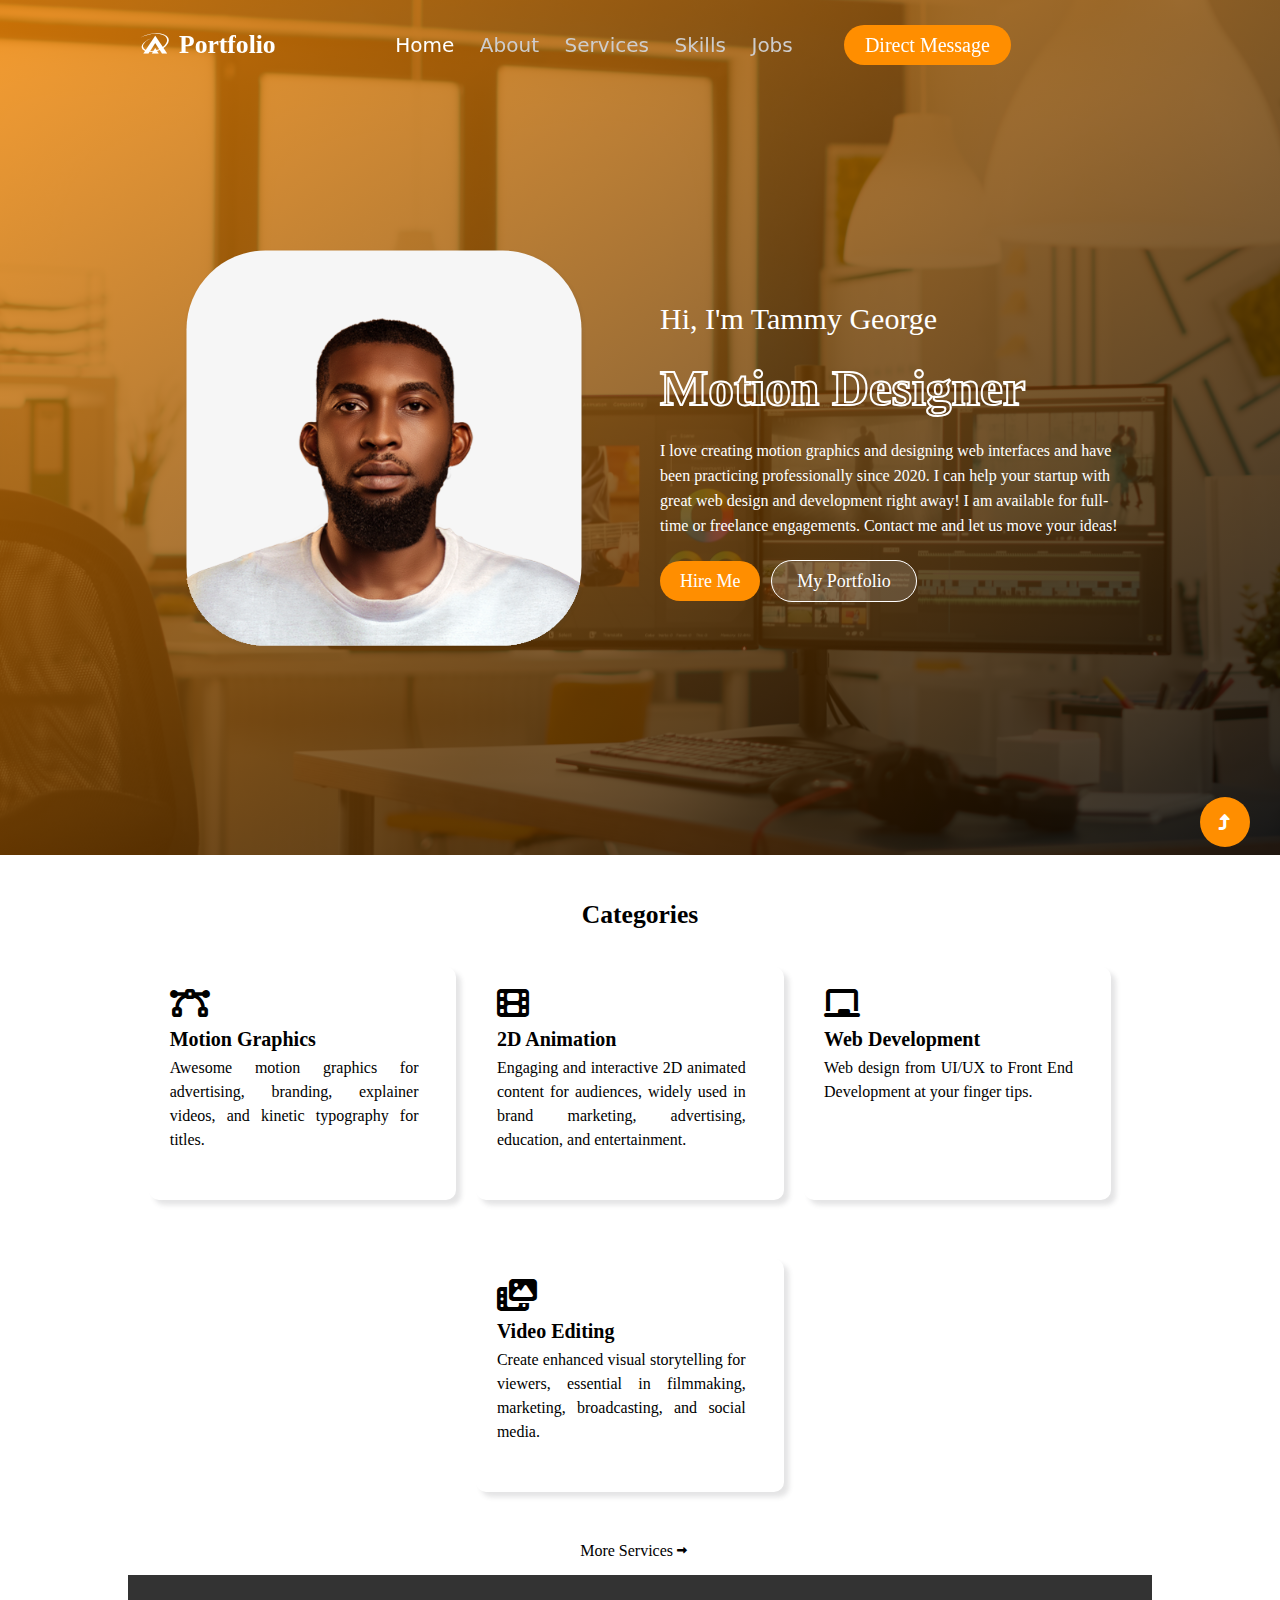
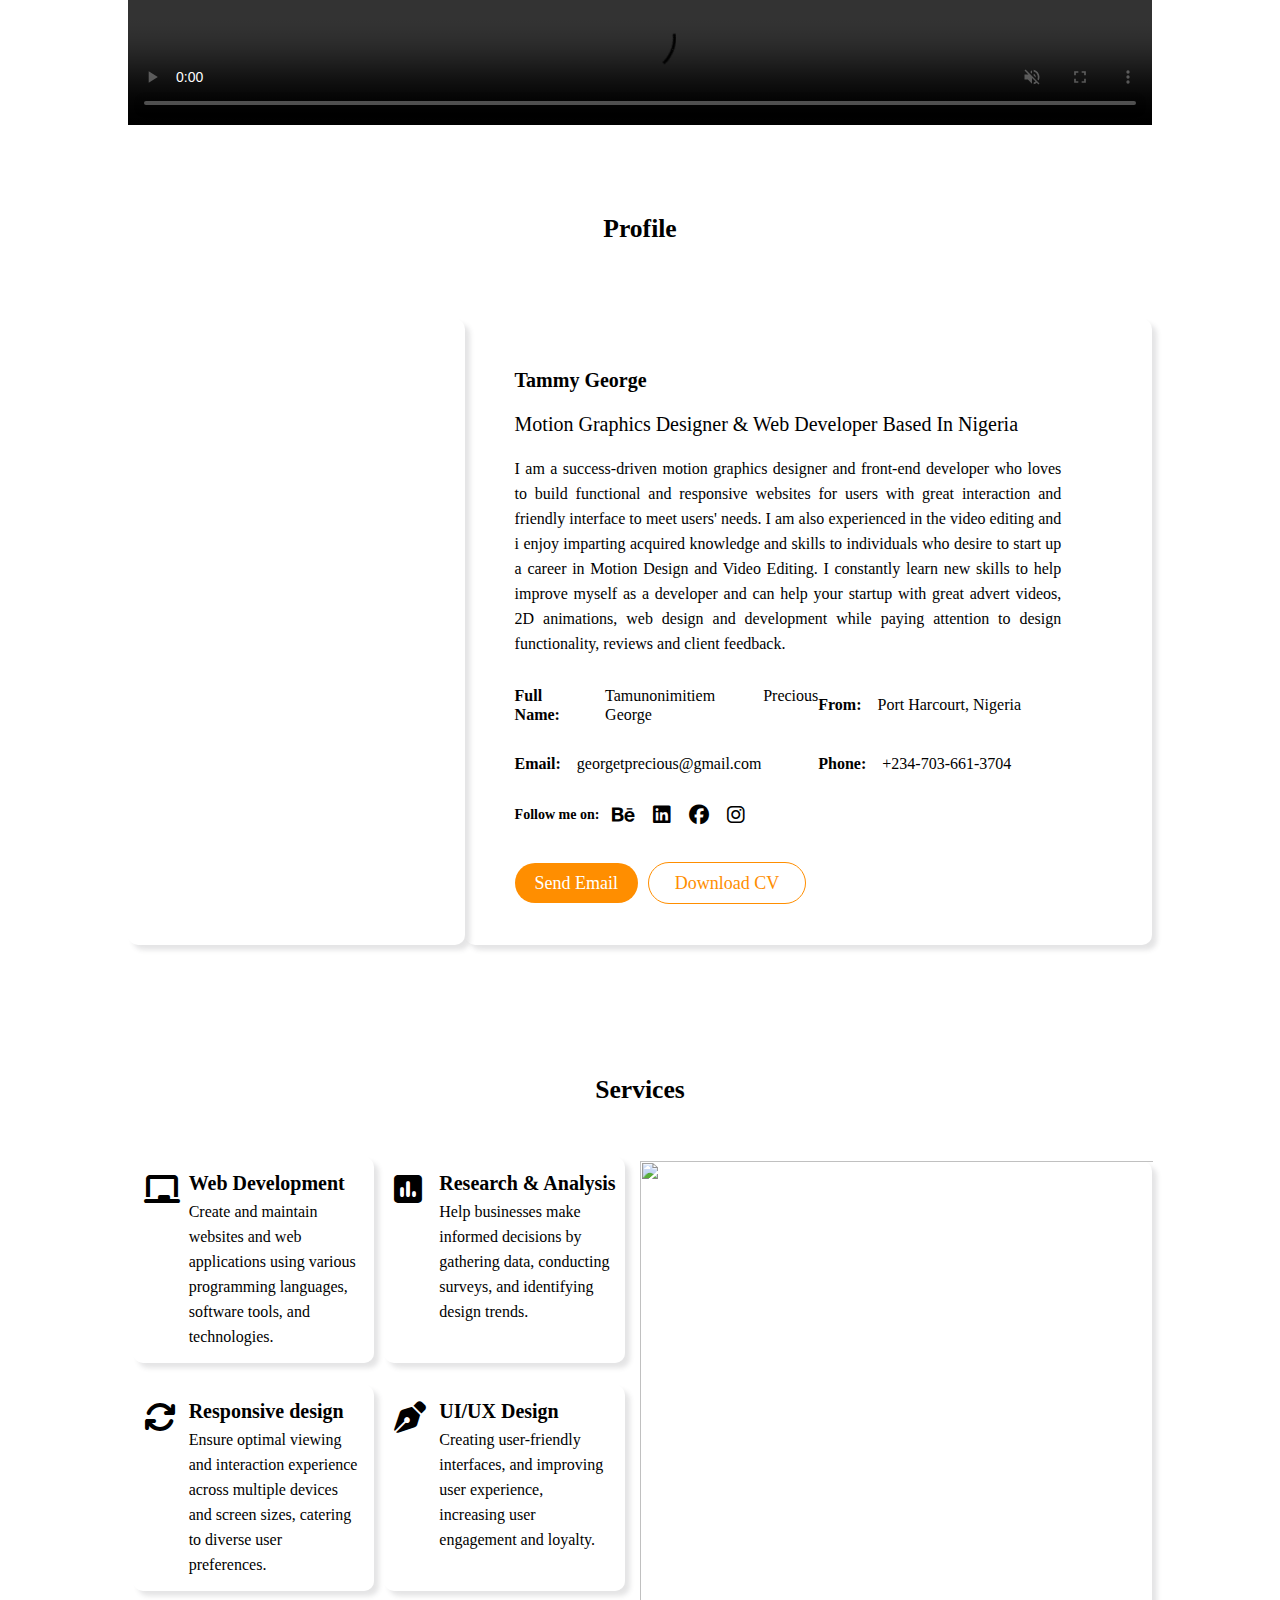
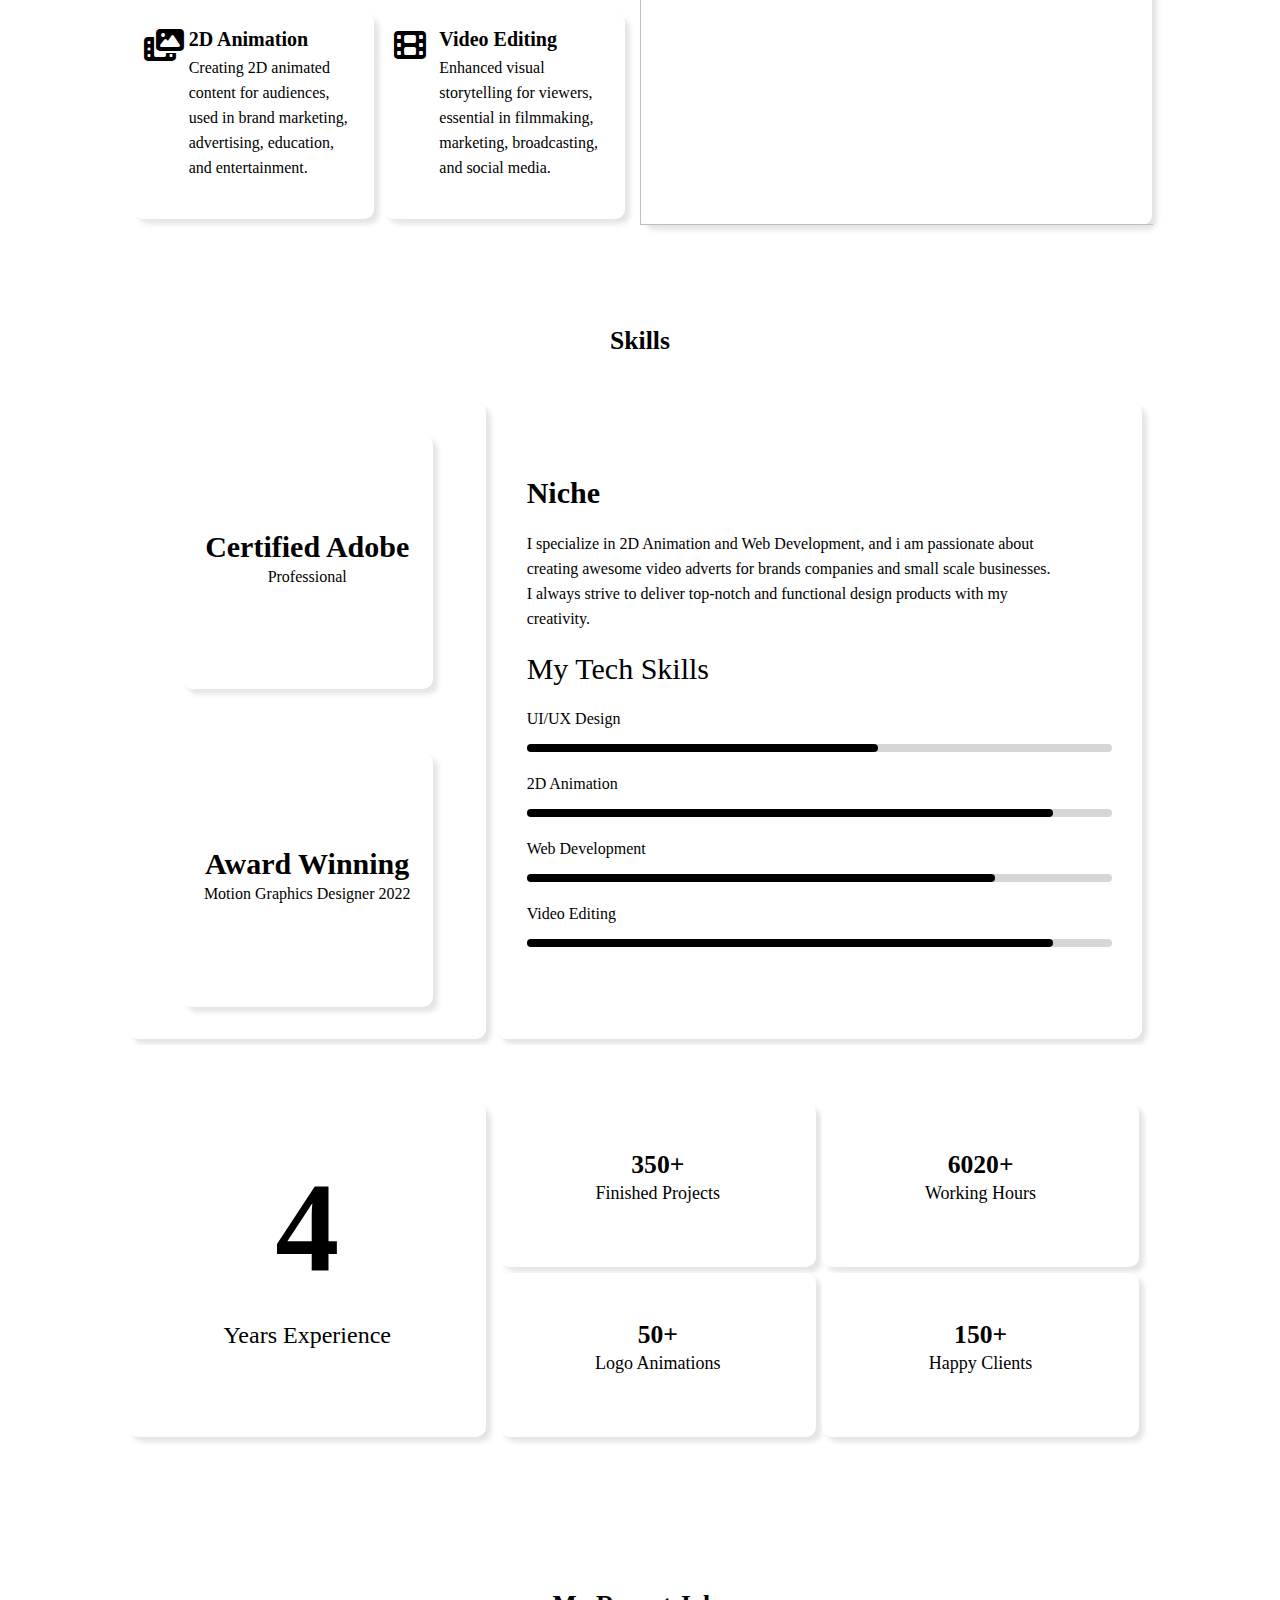
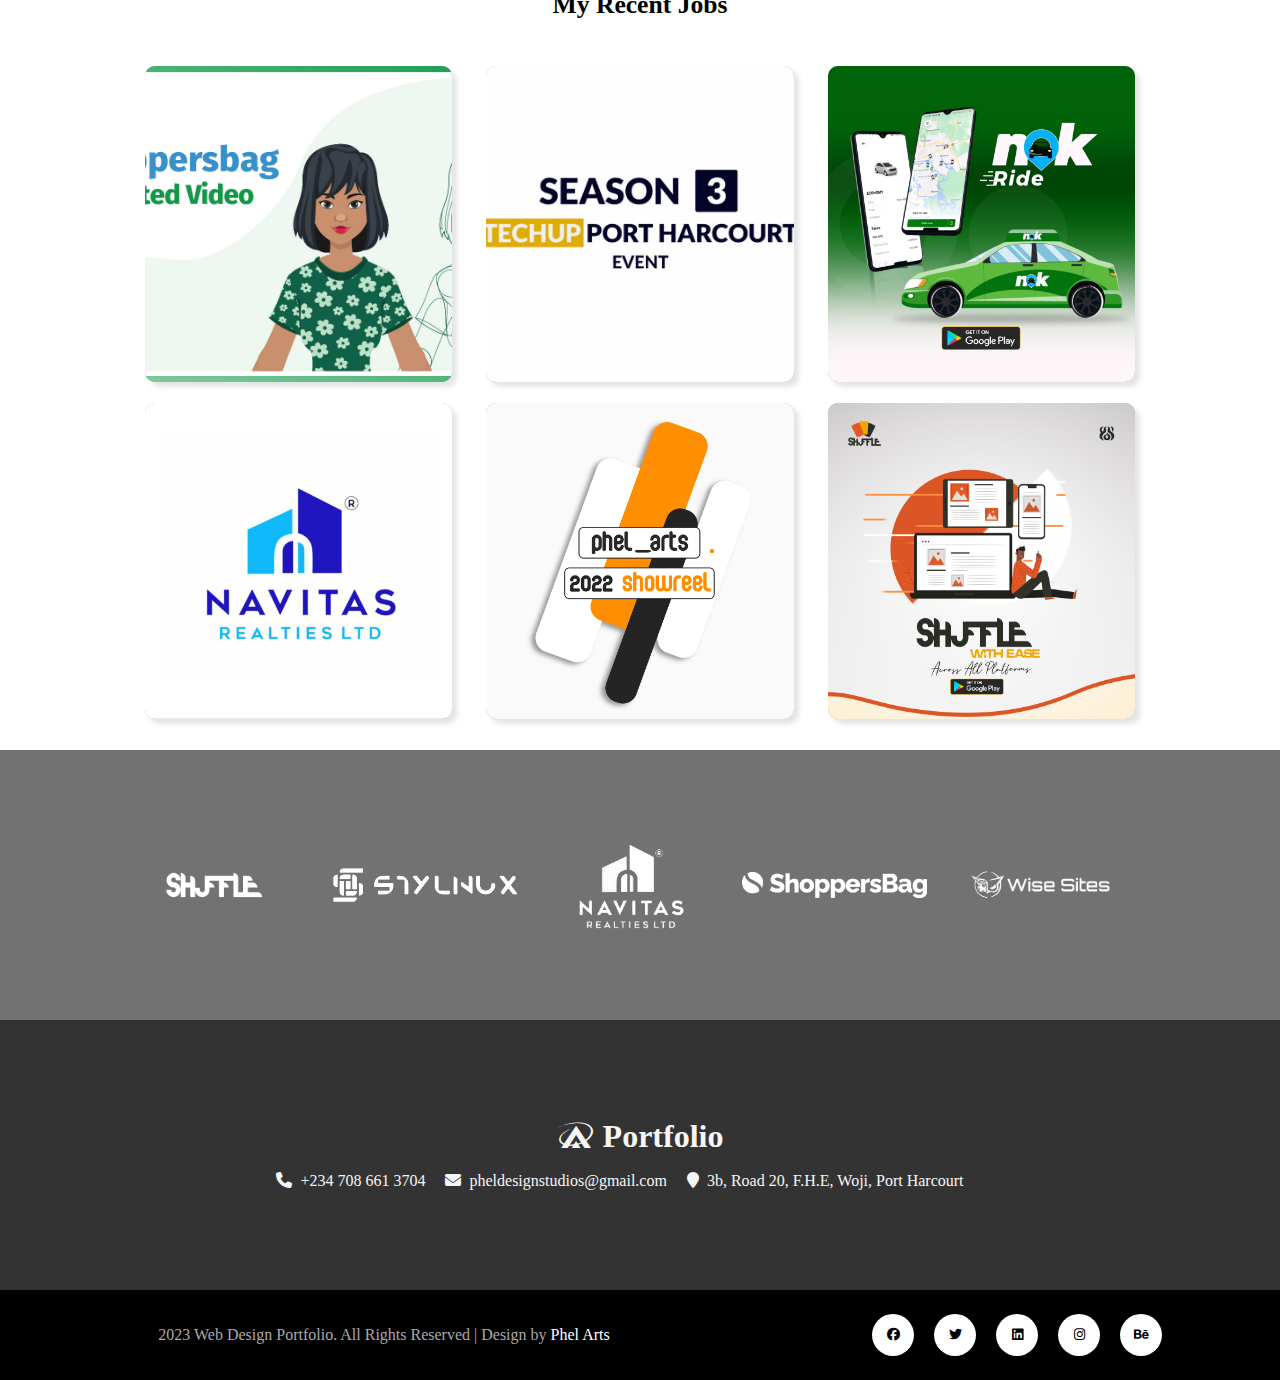
==== index.html @ 70660c0c "Update index.html" ====
<!DOCTYPE html>
<html lang="en">
<head>
    <meta charset="utf-8">
    <meta name="viewport" content="width=device-width, initial-scale=1">
    <title>Tammy George</title>
    <link rel="stylesheet" href="https://cdnjs.cloudflare.com/ajax/libs/font-awesome/6.4.0/css/all.min.css">
    <link href="https://cdn.jsdelivr.net/npm/bootstrap@5.2.3/dist/css/bootstrap.min.css" rel="stylesheet">
    <script src="https://cdn.jsdelivr.net/npm/bootstrap@5.2.3/dist/js/bootstrap.bundle.min.js"></script>
    <link rel="stylesheet" href="assets/css/newstyle.css">
    <script src="https://ajax.googleapis.com/ajax/libs/jquery/2.1.4/jquery.min.js"></script> 
    <link rel="apple-touch-icon" sizes="180x180" href="/apple-touch-icon.png">
    <link rel="icon" type="image/png" sizes="32x32" href="/favicon-32x32.png">
    <link rel="icon" type="image/png" sizes="16x16" href="/favicon-16x16.png">
    <link rel="manifest" href="/site.webmanifest">
</head>
<body>
    <section class="first" id="home">
        <div class="overlay">
        </div>
        <nav class="navbar navbar-expand-lg navbar-dark" id="navBar">
            <div class="container-fluid">
                <a href="#" class="navbar-brand"><i class="fa-brands fa-asymmetrik"></i>Portfolio</a>
                <i type="button" class="navbar-toggler" data-bs-toggle="collapse" data-bs-target="#navbarCollapse">
                    <span class="fa fa-bars fa-xs "></span>
                </i>
                <div class="collapse navbar-collapse" id="navbarCollapse">
                    <div class="navbar-nav">
                        <a href="#home" class="item active" >Home</a>
                        <a href="#about" class="item">About</a>
                        <a href="#my-services" class="item">Services</a>
                        <a href="#skills" class="item">Skills</a>
                        <a href="#jobs" class="item" id="drp">Jobs</a>
                        <a href="https://wa.me/+2347086613704" target="_blank" class="btn1">Direct Message</a>
                    </div>
                </div>
            </div> 
        </nav>
        <div class="sub">
            <div class="hero-image">
                <div class="circle2">
                    <a href="#about">Peek My Profile</a>
                </div>
                <div class="circle">
                    <img src="assets/img/dp2.png" alt="">
                </div>  
            </div>
            <div class="notes">
                <h1 id="greetings">Hi, I'm Tammy George</h1>
                <h2 id="position"><span id="word">Motion Designer</span> </h2>
                <p  id="details">I love creating motion graphics and designing web interfaces and have been practicing professionally since 2020. I can help your startup with great web design and development right away! I am available for full-time or freelance engagements. Contact me and let us move your ideas!</p>
                <div class="buttons">
                    <a href="https://linktr.ee/phel_arts" class="btn2">Hire Me</a>
                    <a href="https://www.behance.net/phelstudios" class="btn3">My Portfolio</a>
                </div> 
            </div>
        </div>
    </section>
    <script src="/assets/js/script-nav.js"></script>
    <section class="second">
        <div class="sub">
            <h1 class="title">Categories</h1>
            <div class="tabs">
                <div class="row">
                    <div class="box">  
                        <a class="fa-solid fa-bezier-curve fa-3x" id="icons"></a>
                        <h1 id="tagline">
                            Motion Graphics
                        </h1>
                        <p id="details">
                            Awesome motion graphics for advertising, branding, explainer videos, and kinetic typography for titles.
                        </p>
                    </div>  
                    <div class="box">  
                        <a class="fas fa-film fa-3x" id="icons"></a>
                        <h1 id="tagline">
                            2D Animation
                        </h1>
                        <p id="details">
                            Engaging and interactive 2D animated content for audiences, widely used in brand marketing, advertising, education, and entertainment.
                        </p>
                    </div> 
                    <div class="box">
                        <a class="fas fa-chalkboard fa-3x" id="icons"></a>
                        <h1 id="tagline">
                            Web Development
                        </h1>
                        <p id="details">
                            Web design from UI/UX to Front End Development at your finger tips.
                        </p>
                    </div> 
                    <div class="box">  
                        <a class="fas fa-photo-film fa-3x" id="icons"></a>
                        <h1 id="tagline">
                            Video Editing
                        </h1>
                        <p id="details">
                            Create enhanced visual storytelling for viewers, essential in filmmaking, marketing, broadcasting, and social media.
                        </p>
                    </div>  
                </div>
            </div>
        </div>
        <a href="#my-services" class="more">More Services <span class="fas fa-long-arrow-alt-right fa-2xs" id="icons"></span></a>
    </section>
    <section class="video">
        <video id="video" src="assets/img/pheladvert.mp4" type="video/mp4" controls loop autoplay muted></video>
    </section>
    <section class="third" id="about">  
        <div class="sub">
            <h1 class="title">Profile</h1>
            <div class="tabs">
                <div class="image">
            
                </div>  
                <div class="notes">
                    <h1 id="greetings" class="lead">Tammy George</h1>
                    <h1 id="position" class="lead">Motion Graphics Designer & Web Developer Based In Nigeria
                    </h1>
                    <p class="lead" id="details">
                        I am a success-driven motion graphics designer and front-end developer who loves to build functional and responsive websites for users with great interaction and friendly interface to meet users' needs.
                        I am also experienced in the video editing and i enjoy imparting acquired knowledge and skills to individuals who desire to start up a career in Motion Design and Video Editing. 
                        I constantly learn new skills to help improve myself as a developer and can help your startup with great advert videos, 2D animations, web design and development while paying attention to design functionality, reviews and client feedback.
                    </p>          
                    <div class="tag">
                        <div class="tab name">
                            <h1 id="tagline">
                                Full Name:
                            </h1>
                            <h1 id="answer">
                                Tamunonimitiem Precious George
                            </h1>
                        </div>
                        <div class="tab from">
                            <h1 id="tagline">
                                From:
                            </h1>
                            <h1 id="answer">
                                Port Harcourt, Nigeria
                            </h1>
                        </div>
                    </div>
                    <div class="tag">
                        <div class="tab email">
                            <h1 id="tagline">
                                Email:
                            </h1>
                            <h1 id="answer">
                                georgetprecious@gmail.com
                            </h1>
                        </div>
                        <div class="tab phone">
                            <h1 id="tagline">
                                Phone:
                            </h1>
                            <h1 id="answer">
                                +234-703-661-3704
                            </h1>
                        </div>
                    </div>
                    <div class="tag">
                        <div class="tab follow">
                            <h1 id="tagline">
                                Follow me on:
                            </h1>
                            <div id="icons">
                                <a href="https://www.behance.net/phelstudios" class="fab fa-behance fa-lg" aria-hidden="true"></a>
                                <a href="https://www.linkedin.com/in/tamunonimitiem-george-425505239" class="fab fa-linkedin fa-lg" aria-hidden="true"></a>
                                <a href="web.facebook.com/tamunonimitiem.george" class="fab fa-facebook fa-lg" aria-hidden="true"></a>
                                <a href="https://www.instagram.com/phel_arts/" class="fab fa-instagram fa-lg" aria-hidden="true"></a>
                                </div>
                        </div>
                    </div>
                    <div class="buttons">
                        <a href="mailto:georgetprecious@gmail.com" class="btn2">Send Email</a>
                        <a href="https://drive.google.com/file/d/1OGEyMZ6haBW2pXHB2vk1cXDTTJcpQdD9/view?usp=drivesdk"  target="_blank" class="btn4">Download CV</a>
                    </div> 
                </div>  
            </div>
                
        </div>        
    </section>
     <section class="fourth" id="my-services">  
        <div class="sub">
            <h1 class="title">Services</h1>
            <div class="tabs">
                <div class="notes">
                    <div class="tile">
                        <i class="fas fa-chalkboard fa-2x" id="icons"></i>
                        <div id="tiny-box">
                            <p id="tagline">Web Development</p>
                            <p id="details">
                                Create and maintain websites and web applications using various programming languages, software tools, and technologies.
                            </p>
                        </div>
                    </div>
                    <div class="tile">
                        <i class="fas fa-poll fa-2x" id="icons"></i>
                        <div id="tiny-box">
                            <p id="tagline">Research & Analysis</p>
                            <p id="details">
                                Help businesses make informed decisions by gathering data, conducting surveys, and identifying design trends.
                            </p>
                        </div>
                    </div>
                    <div class="tile">
                        <i class="fas fa-sync fa-2x" id="icons"></i>
                        <div id="tiny-box">
                            <p id="tagline">Responsive design</p>
                            <p id="details">
                                Ensure optimal viewing and interaction experience across multiple devices and screen sizes, catering to diverse user preferences.
                            </p>
                        </div>
                    </div>
                    <div class="tile">
                        <i class="fa fa-pen-nib fa-2x " id="icons"></i>
                        <div id="tiny-box">
                            <p id="tagline">UI/UX Design</p>
                            <p id="details">
                                Creating user-friendly interfaces, and improving user experience, increasing user engagement and loyalty.
                            </p>
                        </div>
                    </div>
                    <div class="tile">
                        <i class="fas fa-photo-film fa-2x" id="icons"></i>
                        <div id="tiny-box">
                            <p id="tagline">2D Animation</p>
                            <p id="details">
                                Creating 2D animated content for audiences, used in brand marketing, advertising, education, and entertainment.
                            </p>
                        </div>
                    </div>
                    <div class="tile">
                        <i class="fas fa-film fa-2x" id="icons"></i>
                        <div id="tiny-box">
                            <p id="tagline">Video Editing</p>
                            <p id="details">
                                Enhanced visual storytelling for viewers, essential in filmmaking, marketing, broadcasting, and social media.
                            </p>
                        </div>
                    </div>
                </div>
                <div class="image">
                    <!-- <video src="assets/img/animation-compilation.mp4" type="video/mp4" loop autoplay muted></video> -->
                    <img src="assets/img/animation-compilation.gif" width="1080" height="1080" alt="">
                </div>
            </div>        
        </div>
        </div>        
    </section>
    <section class="fifth" id="skills">
        <div class="sub">
            <h1 class="title">Skills</h1>
            <div class="tabs">
                <div class="tag1">
                    <div class="tiny-box">
                        <h2>
                            Certified Adobe
                        </h2>
                        <p>
                            Professional
                        </p>
                    </div>
                    <div class="tiny-box">
                        <h2>
                            Award Winning 
                        </h2>
                        <p>
                            Motion Graphics Designer 2022
                        </p>
                    </div>
                </div>
                <div class="tag2">
                    <h1 id="greetings">
                        Niche
                    </h1>
                    <p id="details">
                        I specialize in 2D Animation and Web Development, and i am passionate about creating awesome video adverts for brands companies and small scale businesses. I always strive to deliver top-notch and functional design products with my creativity.
                    </p>
                    <h1 id="position">
                        My Tech Skills
                    </h1>
                    <div class="notes">
                        <label>UI/UX Design</label>
                        <div class="bar">
                            <div class="bar1" id="bar1">

                            </div> 
                        </div>
                        <label>2D Animation</label>
                        <div class="bar">
                            <div class="bar1" id="bar2">

                            </div>
                        </div>
                        <label>Web Development</label>
                        <div class="bar">
                            <div class="bar1" id="bar3">

                            </div>
                        </div>
                        <label>Video Editing</label>
                        <div class="bar">
                            <div class="bar1" id="bar4">

                            </div>
                        </div>
                    </div>
                </div>
            </div>
        </div>
    </section>
    <section class="sixth" id="experience">
        <div class="sub">
            <div class="tabs">
                <div class="tag1">
                    <h1>4</h1>
                    <p>Years Experience</p>
                </div>
                <div class="tag2">
                    <div class="tiny-box">
                        <h2>
                            350+
                        </h2>
                        <p>
                            Finished Projects
                        </p>
                    </div>
                    <div class="tiny-box">
                        <h2>
                            6020+
                        </h2>
                        <p>
                            Working Hours
                        </p>
                    </div>
                    <div class="tiny-box">
                        <h2>
                            50+
                        </h2>
                        <p>
                            Logo Animations
                        </p>
                    </div>
                    <div class="tiny-box">
                        <h2>
                            150+
                        </h2>
                        <p>
                            Happy Clients
                        </p>
                    </div>
                </div>
            </div>
        </div>
    </section>
    <section class="seventh" id="jobs">
        <div class="sub">
            <h1 class="title">My Recent Jobs</h1>  
            <div class="tabs">  
                <a href="https://youtu.be/825tVcsLE1I" class="box">
                    <img class="image-zoom" src="assets/img/shoppersbag.jpg" alt="">
                    <div class="overlay">
                        <div class="content-details">
                            <h1>Shoppersbag Animated Video</h1>
                            <p>Advert animation for Shoppersbag.co</p>
                        </div>
                    </div>
                </a>
                <a href="https://fb.watch/jOou-ZyhFT/" class="box">
                    <img class="image-zoom" src="assets/img/techup.jpg" alt="">
                    <div class="overlay">
                        <div class="content-details">
                            <h1>Harvoxx Tech Social Media Ad</h1>
                            <p>Motion Graphics Advert for Tech Up Posrt Harcourt</p>
                        </div>
                    </div>
                </a>
                <a href="https://youtu.be/RXEMES2A098" class="box">
                    <img class="image-zoom" src="assets/img/nok.jpg" alt="">
                    <div class="overlay" >
                        <div class="content-details">
                            <h1>Nok Drive E-hailing Cab</h1>
                            <p>Animated Advert for Nok Ride Mobile App</p>
                        </div>
                    </div>
                    
                </a>
                <a href="https://www.instagram.com/p/CeTC492lo0P/?utm_source=ig_web_copy_link" class="box">
                    <img class="image-zoom" src="assets/img/navitas.jpg" alt="">
                    <div class="overlay">
                        <div class="content-details">
                            <h1>Navitas Logo Animation</h1>
                            <p>Logo Animation for Navitas Realties LTD</p>
                        </div>
                    </div>
                </a>
                <a href="https://youtu.be/I13XBGwU04c" class="box">
                    <img class="image-zoom" src="assets/img/showreel.jpg" alt="">
                    <div class="overlay">
                        <div class="content-details">
                            <h1>Phel Arts 2022 Showreel</h1>
                            <p>Showreel for Phel Arts Studio</p>
                        </div>
                    </div>
                </a>
                <a href="https://youtu.be/-bUkEPVlS2M" class="box">
                    <img class="image-zoom" src="assets/img/shuffle.png" alt="">
                    <div class="overlay">
                        <div class="content-details">
                            <h1>Shuffle Animated Advert</h1>
                            <p>Animated Advert for Shuffle a Scheduling App</p>
                        </div>
                    </div>
                </a>
            </div>   
        </div>        
    </section>
    <section class="clients">
        <div class="sub">
            <div class="logos">
                <img src="assets/img/shufflelogo.png" alt="">
            </div>
            <div class="logos">
                <img src="assets/img/stylnuxlogo.png" alt="">
            </div>
            <div class="logos">
                <img src="assets/img/navitas.png" alt="">
            </div>
            <div class="logos">
                <img src="assets/img/shoppersbaglogo.png" alt="">
            </div>
            <div class="logos">
                <img src="assets/img/wisesites.png" alt="">
            </div>
        </div>
        
    </section>
    <section class="eigth">
        <div class="sub">
             <div class="up">
                 <h2><a class="fa-brands fa-asymmetrik"></a>Portfolio</h2>
                 <div id="details">
                     <p id="call"><span class="fas fa-phone me-2"></span>+234 708 661 3704</p>
                     <a id="email"><span class="fas fa-envelope me-2"></span>pheldesignstudios@gmail.com</a>
                     <p id="address"><span class="fas fa-map-marker me-2"></span>3b, Road 20, F.H.E, Woji, Port Harcourt</p>
                 </div>
             </div>
        </div>
        <div class="sub2">
             <div class="bottom">
                 <div id="copyrights">
                     <p>2023 Web Design Portfolio. All Rights Reserved | Design by <a href="https://web.facebook.com/phelarts">Phel Arts</a></p>
                 </div>
                 <div id="icons">
                     <ul>
                         <li><a href="https://web.facebook.com/tamunonimitiem.george"><span class="fab fa-facebook"></span></a></li>
                         <li><a href="#url"><span class="fab fa-twitter"></span></a></li>
                         <li><a href="https://www.linkedin.com/in/tamunonimitiem-george-425505239/"><span class="fab fa-linkedin"></span></a></li>
                         <li><a href="https://www.instagram.com/phel_arts/"><span class="fab fa-instagram"></span></a></li>
                         <li><a href="https://www.behance.net/phelstudios"><span class="fab fa-behance"></span></a></li></div>
                     </ul>
             </div>
        </div>
        
    </section>   
    <section class="float">
        <div class="float-btn">
            <a href="#" class="fas fa-level-up-alt"></a>
        </div>
    </section>
    <script src="/assets/js/script.js"></script>
</body>
---- assets/css/newstyle.css ----
*{
    margin:0;
    padding: 0;
}
.float{
    position: relative;
}
.float .float-btn a{
    width: 50px;
    height: 50px;
    border-radius: 30px;
    color: white;
    background-color: #ff8e00;;
    display: flex;
    align-items: center;
    justify-content: center;
    position: fixed !important;
    right:30px;
    bottom: 53px;
    /* cursor: pointer; */
    text-decoration: none;
}
.first{
    width:100%;
    height:95vh;
    background-image:url("../img/desk.jpg");
    background-repeat: no-repeat;
    background-size: cover;
    margin: auto;
    display: flex;
    padding: auto;
    position: relative;
    
}
.first .overlay{
    width: 100%;
    height: 100%;
    opacity: 1;
    background-image: linear-gradient(to bottom right, #ff8c00c5, #000000c5);
    position:absolute;
}
.first .navbar{
    width:100%;
    height: 10vh;
    background-color: transparent;
    position: fixed;
    padding: 0;
    z-index: 1000;
    margin: auto;
}
.nav-colored{
    width:100%;
    height: 10%;
    position: fixed;
    z-index: 1000;
    background-color: #fefefe !important;
	-webkit-transition: background-color 1s ease-out;
	-moz-transition: background-color 1s ease-out;
	-o-transition: background-color 1s ease-out;
	transition: background-color 1s ease-out;
    position: fixed;
    z-index: 1000;   
}
.nav-color{
    color: #FF8E00;
}
.first .navbar .container-fluid{
    width:80%;
    height: 100%;
    /* background-color:#09033b; */
    margin: auto;
    position: relative;
    display:flex
}
.first .navbar .container-fluid .navbar-brand{
    width: auto;
    height: auto;
    font-size: clamp(20px, 2vw, 40px);
    font-family: Tahoma;
    color:white;
    font-weight: 600;
    text-decoration: none;
}
.first .navbar .container-fluid i{
    margin-right: 10px;
    color: #ffffff;
}
.first .navbar .container-fluid .navbar-nav{
    width: auto;
    height: auto;
    display: flex;
    flex-direction: row;
    flex-wrap: wrap;
    align-items: center;
    margin: auto;
    justify-content: center;
    /* background-color: rgb(123, 255, 0); */
}
.first .navbar .container-fluid .navbar-nav a{
    width: auto;
    /* color: #ffffff; */
    font-size:clamp(14px, 2vw, 20px);
    font-weight: clamp(200, 2vw, 800);
    text-decoration: none;
    display: flex;
    text-align: center;
    align-items: center; 
    margin-right:clamp(10px, 2vw, 80px);
    position: relative;
    /* background-color: #61007e; */
    
    transition: all 0.2s ease-in-out 0s;
}
.first .navbar .container-fluid .navbar-nav .item{
    color:#cecdcd;
}
.first .navbar .container-fluid .navbar-nav .item:hover{
    color:#ffffff;
}
.first .navbar .container-fluid .navbar-nav .item.active{
    color:#ffffff;
}
.first .navbar-nav #drp{
    margin-right: clamp(20px, 4vw, 80px);
}
.btn1{
    color: white;
    font-size: clamp(10px, 4vw, 16px);
    font-family: Tahoma;
    font-weight: 100;
    background: #FF8E00;
    padding: clamp(4px, 2vw, 4px);
    padding-left:clamp(10px, 2vw, 20px);
    padding-right:clamp(10px, 2vw, 20px);
    border-radius: 30px;
    border:1px solid #00000000;
    text-decoration: none;
    position: relative;
    transition: all 0.3s ease-in-out 0s;
}
.btn2{
    color: rgb(255, 255, 255);
    font-size: clamp(10px, 4vw, 18px);
    font-family: Tahoma;
    background: #FF8E00;
    padding: clamp(5px, 2vw, 10px);
    padding-left:clamp(10px, 2vw, 20px);
    padding-right:clamp(10px, 2vw, 20px);
    border-radius: 30px;
    margin-right: 5px;
    text-decoration: none;
    transition: all 0.3s ease-in-out 0s;
}
.btn3{
    font-size: clamp(10px, 4vw, 18px);
    font-family: Tahoma;
    color:white;
    background: #ffffff25;
    border:1px solid #ffffff;
    border-radius: 30px;
    padding: clamp(5px, 2vw, 10px);
    padding-left:clamp(15px, 2vw, 40px);
    padding-right:clamp(15px, 2vw, 40px);
    transition: all 0.3s ease-in-out 0s;
    text-decoration: none;
}
.btn4{
    font-size: clamp(10px, 4vw, 18px);
    font-family: Tahoma;
    color:#ff8e00;
    background: #ffffff25;
    border:1px solid #ff8e00;
    border-radius: 30px;
    padding: clamp(5px, 2vw, 10px);
    padding-left:clamp(15px, 2vw, 40px);
    padding-right:clamp(15px, 2vw, 40px);
    transition: all 0.3s ease-in-out 0s;
    text-decoration: none;
}
.btn1:hover{
    background: #ffffff;
    border:1px solid #000000;
    color: #000000;
    cursor: pointer;
}
.btn2:hover{
    background: #ffffff;

    color: #FF8E00;
    cursor: pointer;
}
.btn3:hover{
    background: #ffffff;
    border:1px solid #ffffff;
    color: #FF8E00;
    cursor: pointer;
}
.btn4:hover{
    color: #FF8E00;
    background: #ffffff;
    border:1px solid #ffffff;
}
.show{
    display: block;
}
.first .sub{
    width:80%;
    height:100%;
    /* background-color:#09033b; */
    margin: auto;
    display:flex;
    flex-wrap: wrap;
    flex-direction: row;
    position: relative;
}
.first .sub .hero-image{
    width: 50%;
    height: 100%;
    /* background-color:#0e3b03; */
    position: relative;
    display: flex;
    margin-top: 2%;
}
.first .sub .hero-image .circle{
    /* display:none; */
    width: 500px;
    height: 500px;
    border-radius: 100px;
    position: relative;
    left:0px;
    background-color: #f6f6f6;
    box-shadow: 1px 2px 5px #40404418;
    margin: auto;
    scale: 79%;
    transition: all .4s ease-in-out 0s ;
}
.first .sub .hero-image .circle2{
    width: 500px;
    height: 500px;
    border-radius: 100px;
    opacity: 0;
    position: absolute;
    top: 10vh;
    bottom: 10vh;
    left:10vh;
    right: 10vh;
    scale: 79%;
    background-color: #ffffff17;
    transition: all .4s ease-in-out 0s ;
    margin: auto;
    display: flex;
}
.first .sub .hero-image .circle2 a{
    color: #ffffff;
    font-family: Tahoma;
    font-size: clamp(18px, 4vw, 24px);
    line-height: 25px;
    position:relative;
    bottom:-200px;
    margin: auto;
    margin-right:auto;
    margin-left: 150px;
    opacity: 0;
    transition: all .4s ease-in-out 0s ;
    cursor: pointer;
    text-decoration: none;
}
.first .sub .hero-image:hover .circle{
    left:-8vh;
    background-color: linear-gradient(#ff8e00,  green);
    margin: auto;
    cursor: pointer;
}
.first .sub .hero-image:hover .circle2{
    left:15vh;
    bottom:-5vh ;
    opacity: 100;
}
.first .sub .hero-image:hover .circle2 a{
    opacity: 100;
}
.first .sub .hero-image img{
    width:100%;
    height:100%;
    object-fit: cover;
    position: relative;
    /* rotate: -45deg; */
}
.first .sub .notes{
    width: 50%;
    height: 100%;
    display: flex;
    flex-direction: column;
    justify-content: center;
    margin-top: 2%;
    padding: 20px;
}
.first .sub .notes #greetings{
    font-size: clamp(18px, 4vw, 30px);
    font-family: Tahoma;
    color: white;
    position:relative;
    margin: 0;
    padding:0;
    margin-bottom: 20px;
}
.first .sub .notes #position{
    font-size: clamp(30px, 4vw, 75px);
    font-family: Tahoma;
    font-weight: 800;
    color:  #ffffff00;
    -webkit-text-stroke: clamp(0px, 2vw, 2px);
    -webkit-text-stroke-color: #ffffff;
    position:relative;
    /* background: #4510d8; */
    margin: 0;
    padding:0;
    margin-bottom: 20px;
} 
.first .sub .notes #details{
    font-family: Tahoma;
    font-size: clamp(12px, 4vw, 16px);
    line-height: 25px;
    color: white;
    position:relative;
    margin-bottom: 30px;
    width: 100%;
}
.first .sub .notes .buttons{
    margin-top: 20px;
    width: auto;
    height: auto;
    margin: 0;
    padding:0;
}
.second{
    width:100%;
    height:80vh;
    background-color:#ffffff;
    margin: auto;
    display: flex;
    flex-direction: column;
    position: relative;
    margin: 0;
    padding:0;
    text-align: justify;
}
.second .sub{
    width:80%;
    height:90%;
    margin: auto;
    /* background-color:#13e424; */
}
.second .more{
    height:5%;
    font-size: clamp(10px, 3.5vw, 16px);
    font-family: Tahoma;
    font-weight: 500;
    color:  #000000;
    margin-top:-50px;
    text-align: center;
    margin: 0;
    text-decoration: none;
    text-transform: capitalize;
    margin-right: 1vw;
    transition: all 0.3s ease-in-out 0s;
}
.second .more:hover{
    color:#ff8e00;
    cursor: pointer;
}
.second .sub .title{
    width:100%;
    height: 10%;
    font-size: clamp(20px, 2vw, 50px);
    font-family: Tahoma;
    font-weight: 800;
    color:  #000000;
    padding:0;
    display: flex;
    align-items: center; 
    justify-content: center;
    position:relative;
    margin: 0;
    padding-top:20px;
}
.second .sub .tabs{
    width: 100%;
    height:90%;
    display: flex;
    /* background-color: #cecdcd; */
}
.second .sub .tabs .row{
    width: 100%;
    height:100%;
    display: flex;
    flex-wrap: wrap;
    justify-content: center;
    align-items: center;
    margin: auto;
    /* background-color: #1e41dd; */
}
.second .sub .tabs .row .box{
    width:30%;
    height:40%;
    margin-right: 20px;
    display: flex;
    flex-direction: column;
    /* justify-content: center; */
    background-image: none;
    background-color: #ffffff;
    border-radius: 10px;
    box-shadow: 5px 5px 5px #40404424;
    /* margin:auto; */
    padding-top:2%;
    padding-left: 2%;
    padding-right: 1%;
    scale: 100%;
    rotate:-4;
    transition: all 0.3s ease-in-out 0s;
}
.second .sub .tabs .row .box #icons {
    width:100%;
    /* margin: auto; */
    margin-bottom: clamp(5px, 4vw, 8px);
    padding-left: 0;
    color: #000000;
    text-decoration: none;
    font-size: xx-large;
    /* background-color: #7a00c1; */
}
.second .sub .tabs .row .box #tagline{
    color: #000000;
    font-size: clamp(14px, 4vw, 20px);
    font-weight: 800;
    font-family: Tahoma;
    padding-left: 0;
    margin-bottom: clamp(5px, 1vw, 5px);
}
.second .sub .tabs .row .box  #details{
    font-family: Tahoma;
    font-size: clamp(10px, 3.5vw, 16px);
    /* line-height: 25px; */
    width: 90%;
    color: #000000;
    position:relative;
    margin-bottom: clamp(5px, 1vw, 5px);
    transition: all 0.3s ease-in-out 0s;
}
.video{
    width:100%;
    height:auto;
    display: flex;
    align-items: center;
    justify-content: center;
}
.video #video{
    width:80%;
    height:100%;
}
.second .sub .tabs .row .box:hover{
    cursor: pointer;
    scale: 103%;
    background-image: linear-gradient(to right, #ff8c00, #ffffffc5);
}
.second .sub .tabs .row .box:hover #tagline{
    color: #000000;  
}
.second .sub .tabs .row .box:hover #icons{
    color: #000000;  
}
.second .sub .tabs .row .box:hover #details{
    color: #000000;  
}
.third{
    width: 100%;
    height: 95vh;
    display: flex;
    flex-direction: row;
    justify-content: baseline;
    position: relative;
    padding: 0px;
    margin: auto;
    background-color: #ffffff
}
.third .sub {
    display:flex;
    flex-direction: column;
    width:80%;
    height: 100%;
    padding: 0px;
    position: relative;
    margin: auto;
    /* background-color: #00c16e; */
    padding: 0px;
}
.third .sub .title{
    width:100%;
    height: 20%;
    font-size: clamp(20px, 2vw, 50px);
    font-family: Tahoma;
    font-weight: 800;
    color:  #000000;
    padding:0;
    display: flex;
    align-items: center; 
    justify-content: center;
    position:relative;
    margin: 0;
    padding-top:50px;
}
.third .sub .tabs{
    display:flex;
    flex-direction: row;
    width:100%;
    height:90%;
    padding: 0px;
    position: relative;
    margin: auto;
    /* background-color: #a1ffd6; */
    padding: 0px;
}
.third .sub .tabs .notes{
    width: 80%;
    height:90%;
    /* background-color: rgb(240, 148, 240); */
    display:flex;
    flex-direction: column;
    justify-content: center;
    box-shadow: 5px 5px 5px #40404424;
    border-radius: 10px;
    margin: auto;
    padding:30px;
    padding-left:50px;
    text-align: justify;
}
.third .sub .tabs .image{
    width:40%;
    height: 90%;
    display: flex;
    flex-direction: row;
    align-items: center;
    justify-content:center;
    background-image: url(../img/image6.jpg);
    background-repeat: no-repeat;
    background-size: cover;
    box-shadow: 5px 5px 5px #40404424;
    margin: auto;
    border-radius: 10px;
    /* background-color: rgb(226, 20, 226); */
}
.third .sub .tabs .notes #greetings{
    width: 90%;
    height: auto;
    font-size: clamp(18px, 2vw, 20px);
    font-family: Tahoma;
    color:  #000000;
    font-weight: 800;
    position:relative;
    margin-bottom: clamp(16px, 2vw, 20px);
}
.third .sub .tabs .notes #position{
    width: 90%;
    height: auto;
    font-size: clamp(16px, 2vw, 20px);
    font-family: Tahoma;
    font-weight: 500;
    color:  #000000;
    position:relative;
    /* background: #4510d8; */
    margin-bottom: clamp(16px, 2vw, 20px);
}
.third .sub .tabs .notes #details{
    width: 90%;
    height: auto;
    font-family: Tahoma;
    font-size: clamp(10px, 3.5vw, 16px);
    line-height: 25px;
    color: #000000;
    position:relative;
    margin-bottom:clamp(18px, 2vw, 20px);
}
.third .sub .tabs .notes .tag{
    width: 100%;
    margin-top: clamp(0px, 1vw, 10px);
    display: flex;
    flex-direction: row;
    flex-wrap: wrap;
    align-items: center;
    margin-bottom: 2%;
    /* background-color: #2020b4; */
}
.third .sub .tabs .notes .tag .tab {
    width:50%;
    display: flex;
    flex-direction: row;
    align-items: center;
}
.third .sub .tabs .notes .tag .tab.follow{
    width:100%;
    display: flex;
    flex-direction: row;
    align-items: center;
    margin-bottom: clamp(10px, 4vw, 10px);
}
.third .sub .tabs .notes .tag  #tagline{
    color: #000000;
    font-size: clamp(10px, 3.5vw, 16px);
    font-weight: 600;
    font-family: Tahoma;
}
.third .sub .tabs .notes .tag #answer{
    color: #000000;
    font-size: clamp(10px, 3.5vw, 16px);
    font-weight: 100;
    font-family: Tahoma;
    padding-left: clamp(12px, 2vw, 16px);
}
.third .sub .tabs .notes .tag .follow #tagline{
    color: #000000;
    font-size: clamp(14px, 1vw, 18px);
    font-weight: 800;
    font-family: Tahoma;
}
.third .sub .tabs .notes .tag .follow #icons a{
    color: #000000;
    padding-bottom: 20px;
    margin-left: clamp(5px, 1vw, 20px);
    scale: 100%;
    text-decoration: none;
}
.third .sub .tabs .notes .buttons{
    margin-top: clamp(10px, 1vw, 20px);
    width: auto;
    height: auto;
}
.third .sub .tabs .notes .buttons .btn1{
    color: white;
    font-size: clamp(10px, 4vw, 16px);
    font-family: Tahoma;
    background: #007e6a;
    padding: clamp(5px, 2vw, 10px);
    padding-left:clamp(10px, 2vw, 20px);
    padding-right:clamp(10px, 2vw, 20px);
    border-radius: 30px;
    margin-right: 5px;
    border:none;
    transition: all 0.3s ease-in-out 0s;
}
.fourth{
    width: 100%;
    height: 95vh;
    background-color: #ffffff;
    background-repeat: no-repeat;
    background-size: cover;
    display: flex;
    position: relative;
    /* text-align: justify; */
}
.fourth .sub{
    width:80%;
    height: 100%;
    /* background-color: #007e6a; */
    position: relative;
    display: flex;
    flex-direction: column;
    margin: auto;
    /* padding:20px; */
}
.fourth .sub .title{
    width:100%;
    height: 20%;
    font-size: clamp(20px, 2vw, 50px);
    font-family: Tahoma;
    font-weight: 800;
    color:  #000000;
    padding:0;
    display: flex;
    align-items: center; 
    justify-content: center;
    position:relative;
    margin: 0;
    padding-top:50px;
}
.fourth .sub .tabs{
    width:100%;
    height: 80%;
    /* background: rgb(43, 10, 160); */
    position: relative;
    display: flex;
    flex-direction: row;
    align-items: center;
    padding:0;
}
.fourth .sub .tabs .notes{
    width:50%;
    height: 100%;
    display: flex;
    flex-wrap: wrap;
    position: relative;
    justify-content: center;
    align-items: center;
    /* background-color:rgb(221, 13, 221); */
    padding:0;
    /* margin: auto; */
}
.fourth .sub .tabs .image {
    width:50%;
    height: 97%;
    /* align-items: center; */
    /* background: rgb(255, 255, 255);
    background-image: url("../img/image1.jpg");
    background-size: cover;
    background-repeat: no-repeat;
    background-position: center; */
    box-shadow: 5px 5px 5px #40404424;
    justify-content: center;
    border-radius: 10px;
    padding:0;  
}
.fourth .sub .tabs .image img{
    width:100.2%;
    height: 100%;
    object-fit: cover;
}
.fourth .sub .tabs .notes .tile{
    width:47%;
    height: 30%;
    display: flex;
    flex-direction: row;
    justify-content: center;
    background-color:rgba(255, 255, 255, 0.37);
    box-shadow: 5px 5px 5px #40404424;
    scale: 100%;
    transition: all 0.3s ease-in-out 0s;
    color: #404044;
    border-radius: 10px;
    padding-top: 2%;
    padding-left: 2%;
    padding-right: 1%;
    margin-right:10px;
    margin-bottom: 10px;
}
.fourth .sub .tabs .notes .tile:hover{
    
    display: flex;
    flex-direction: row;
    background-image: linear-gradient(to right, #ff8c00, #ffffffc5);
    scale: 103%;
    cursor: pointer;
}
.fourth .sub .tabs .notes .tile:hover #tiny-box #tagline{
    color: #000000;
}
.fourth .sub .tabs .notes .tile #icons{
    width:20%;
    margin-top: 5px;
    margin-left:0px;
    margin-right: auto;
    margin-bottom:     clamp(5px, 1vw, 10px);
    font-size: xx-large;
    color: #000000;
}
.fourth .sub .tabs .notes .tile #tiny-box{
    width:80%;
    display: flex;
    flex-direction: column;
    margin-top: 0px;
    margin-left:0px;
    margin-right: auto;
}
.fourth .sub .tabs .notes .tile #tiny-box #tagline{
    color: #000000;
    font-size: clamp(14px, 4vw, 20px);
    font-weight: 800;
    font-family: Tahoma;
    margin-bottom: clamp(1px, 1vw, 1px);
}
.fourth .sub .tabs .notes .tile #tiny-box #details{
    font-family: Tahoma;
    width: 95%;
    font-size: clamp(10px, 3.5vw, 16px);
    line-height: 25px;
    color: #000000;
    position:relative;
    margin-bottom: clamp(5px, 1vw, 5px);
}
.fifth{
    width:100%;
    height:90vh;
    background-color:#ffffff;
    margin: auto;
    position: relative;
}
.fifth .sub{
    width:80%;
    height:100%;
    margin: auto;
    /* background-color:#e41313; */
}
.fifth .sub .title{
    width:100%;
    height: 20%;
    font-size: clamp(20px, 2vw, 50px);
    font-family: Tahoma;
    font-weight: 800;
    color:  #000000;
    padding:0;
    display: flex;
    align-items: center; 
    justify-content: center;
    position:relative;
    margin: 0;
    padding-top:50px;
}
.fifth .sub .tabs{
    width: 100%;
    height:80%;
    display: flex;
    align-items: center;
    justify-content: center;
    /* background-color: #cecdcd; */
}
.fifth .sub .tabs .tag1{
    width: 35%;
    height:98%;
    background-color: #ffffff;
    box-shadow: 5px 5px 5px #40404424;
    border-radius: 10px;
    display: flex;
    flex-direction: column;
    justify-content: center;
    align-items: center;
}
.fifth .sub .tabs .tag1 .tiny-box{
    width: 70%;
    height: 40%;
    background-color: #ffffff;
    box-shadow: 5px 5px 5px #40404424;
    border-radius: 10px;
    margin: auto;
    padding-bottom: 2%; 
    display: flex;
    flex-direction:column;
    justify-content: center;
    align-items:center;
}
.fifth .sub .tabs .tag1 .tiny-box h2{
    color: #000000;
    font-size: clamp(14px, 4vw, 30px);
    font-weight: 800;
    margin-bottom:0;
    margin-top: 0;
    font-family: Tahoma;
}
.fifth .sub .tabs .tag1 .tiny-box p{
    color: #000000;
    font-size: clamp(12px, 2vw, 16px);
    font-weight: 400;
    margin-bottom:0;
    margin-top: 0;
    font-family: Tahoma;
}
.fifth .sub .tabs .tag2{
    width: 63%;
    height:98%;
    /* background-color: #24dd1e; */
    box-shadow: 5px 5px 5px #40404424;
    display: flex;
    flex-direction: column;
    justify-content: center;
    border-radius: 10px;
    margin: auto;
    padding: 30px;
}
.fifth .sub .tabs .tag2 #greetings{
    width: 90%;
    height: auto;
    font-size: clamp(20px, 4vw, 30px);
    font-family: Tahoma;
    color:  #000000;
    font-weight: 800;
    position:relative;
    margin-bottom: clamp(16px, 2vw, 20px);
}
.fifth .sub .tabs .tag2 #position{
    width: 90%;
    height: auto;
    font-size: clamp(16px, 4vw, 30px);
    font-family: Tahoma;
    font-weight: 500;
    color:  #000000;
    position:relative;
    /* background: #4510d8; */
    margin-bottom: clamp(16px, 2vw, 20px);
}
.fifth .sub .tabs .tag2 #details{
    width: 90%;
    height: auto;
    font-family: Tahoma;
    font-size: clamp(10px, 3.5vw, 16px);
    line-height: 25px;
    color: #000000;
    position:relative;
    margin-bottom:clamp(16px, 2vw, 20px);
}
.fifth .sub .tabs .tag2 .notes{
    width: 100%;
    height: auto;
    display: flex;
    flex-direction: column;
    justify-content: center;
    /* background: #00c16e; */
}
.fifth .sub .tabs .tag2 .notes label{
    color: #000000;
    font-size:clamp(10px, 3.5vw, 16px);
    font-weight: 100;
    font-family: Tahoma;
    margin-bottom: 1vw;
}
.fifth .sub .tabs .tag2 .notes .bar{
    width:100%;
    height: clamp(2px, 2vw, 8px);
    background: #a5a5a573;
    margin-bottom: clamp(15px, 2vw, 20px);
    border-radius: 10px;
}
.fifth .sub .tabs .tag2 .notes .bar .bar1{
    background: #000000;
}
.fifth .sub .tabs .tag2 .notes .bar #bar1{
    width:60%;
    height: 100%;
    border-radius: 10px;      
}
.fifth .sub .tabs .tag2 .notes .bar #bar2{
    width:90%;
    height: 100%;
    border-radius: 10px;
}
.fifth .sub .tabs .tag2 .notes .bar #bar3{
    width:80%;
    height: 100%;
    border-radius: 10px;  
}
.fifth .sub .tabs .tag2 .notes .bar #bar4{
    width:90%;
    height: 100%;
    border-radius: 10px;
}
.sixth{
    width:100%;
    height:50vh;
    background-color:#ffffff;
    margin: auto;
    position: relative;
}
.sixth .sub{
    width:100%;
    height:100%;
    margin: auto;
    display: flex;
    /* background-color:#e41313; */
}
.sixth .sub .tabs{
    width: 80%;
    height:80%;
    display: flex;
    margin: auto;
    /* background-color: #cecdcd2a; */
}
.sixth .sub .tabs .tag1{
    width: 35%;
    height:93%;
    background-color: #ffffff;
    box-shadow: 5px 5px 5px #40404424;
    border-radius: 10px;
    display: flex;
    margin: auto;
    flex-direction: column;
    justify-content: center;
    align-items: center;
    padding-bottom: 50px;
}
.sixth .sub .tabs .tag1 h1{
    color: #000;
    font-size: clamp(80px, 10vw, 200px);
    font-weight: 800;
    margin: 0;
    line-height: 180px;
    font-family: Tahoma;
}
.sixth .sub .tabs .tag1 p{
    color: #000000;
    font-size: clamp(12px, 2vw, 24px);
    font-weight: 400;
    margin: 0;
    font-family: Tahoma;
}
.sixth .sub .tabs .tag2{
    width: 65%;
    height:100%;
    /* background-color: #24dd1e; */
    display: flex;
    flex-wrap: wrap;
    margin: auto;
    padding: 10px;
}
.sixth .sub .tabs .tag2 .tiny-box{
    width: 49%;
    height: 48%;
    background-color: #ffffff;
    box-shadow: 5px 5px 5px #40404424;
    border-radius: 10px;
    margin: auto;
    padding-bottom: 2%; 
    display: flex;
    flex-direction:column;
    justify-content: center;
    align-items:center;
}
.sixth .sub .tabs .tag2 .tiny-box h2{
    color: #000000;
    font-size: clamp(20px, 2vw, 40px);
    font-weight: 800;
    margin-bottom:0;
    margin-top: 0;
    font-family: Tahoma;
}
.sixth .sub .tabs .tag2 .tiny-box p{
    color: #000000;
    font-size: clamp(12px, 2vw, 18px);
    font-weight: 400;
    margin-bottom:0;
    margin-top: 0;
    font-family: Tahoma;
}
.seventh{
    width: 100%;
    height: 95vh;
    background-color: #ffffff;
    background-repeat: no-repeat;
    background-size: cover;
    display: flex;
    flex-direction: column;
    position: relative;
    text-align: justify;
}
.seventh .sub{
    width:80%;
    height: 100%;
    /* background: rgb(43, 10, 160); */
    position: relative;
    display: flex;
    flex-direction: column;
    justify-content: center;
    align-items: center;
    margin: auto; 
}
.seventh .sub .title{
    width:100%;
    height: 20%;
    font-size: clamp(20px, 2vw, 50px);
    font-family: Tahoma;
    font-weight: 800;
    color:  #000000;
    padding:0;
    display: flex;
    align-items: center; 
    justify-content: center;
    position:relative;
    margin: 0;
    padding-top:50px;
}
.seventh .sub .tabs{
    width:100%;
    height:80%;
    /* background: rgb(223, 61, 61); */
    display: flex;
    flex-direction: row;
    align-items: center;
    justify-content: center;
    flex-wrap: wrap;
    padding-bottom: 5%;
}
.seventh .sub .tabs .box{
    width:30%;
    height: 50%;
    display: flex;
    /* flex-direction: column; */
    align-items: center;
    justify-content: center;
    background-color: #a0a0a0;
    box-shadow: 5px 5px 5px #40404424;
    border-radius: 10px;
    margin:auto;
    margin-bottom: 2%;
    position: relative;
    transition: all 0.3s ease-in-out 0s;
}
.seventh .sub .tabs  .box img{
    width:100%;
    height:100%;
    object-fit: cover;
    border-radius:10px;
}
.seventh .sub .tabs .box .overlay{
    position: absolute;
    width: 100%;
    height: 100%;
    margin: auto;
    border-radius:10px;
    background-color: #00000088;
    transition: all 0.4s ease-in-out 0s;
    opacity: 0;
    display: flex;
    padding:0;
    flex-direction: column;
    justify-content: center;
    align-items: center;
}
.seventh .sub .tabs  .box .overlay .content-details{
    display:flex;
    flex-direction: column;
    justify-content: center;
    align-items: center;
    margin:0;
    padding:0;
    padding-top: 120px;
    transition: all 0.4s ease-in-out 0s;
}
.seventh .sub .tabs  .box .overlay h1{
    font-size:clamp(16px, 2vw, 18px);
    font-family: Tahoma;
    font-weight: 800;
    color:  #ffffff;
    text-transform: capitalize;
    margin:0;
    padding:0;
}
.seventh .sub .tabs  .box .overlay p{
    font-size: clamp(12px, 2vw, 14px);
    font-family: Tahoma;
    color:  #ffffff;
    text-transform: capitalize;
    margin:0;
    padding:0;
}
.seventh .sub .tabs  .box .overlay:hover{
    opacity: 100;
    display: flex;
    flex-direction: column;
    justify-content: center;
    align-items: center;
    cursor: pointer;
}
.seventh .sub .tabs  .box .overlay:hover .content-details{
    padding-top: 0px;
}
.clients{
    width: 100%;
    height: 30vh;
    background-color: #727272;;
    display: flex;
    flex-direction: row;
    position: relative;
}
.clients .sub{
    width: 80%;
    height: 30vh;
    display: flex;
    flex-direction: row;
    /* background-color: #aec785; */
    position: relative;
    margin: auto;
}
.clients .sub .logos{
    width: 20%;
    height: 20vh;
    /* background-color: #ffffff; */
    margin: auto;
    margin-right: 2%;
}
.clients .sub .logos img{
    width:100%;
    height:100%;
    object-fit:contain;
}
.eigth{
    width: 100%;
    height: 40vh;
    background-color:  #333333;
    display: flex;
    flex-direction: column;
    position: relative;
}
.eigth .sub{
    width: 100%;
    height: 75%;
    /* background-color: #397f6a; */
    display: flex;
    flex-direction: column;
    position: relative;
    justify-content: center;
    align-items: center;
    margin: auto;
}
.eigth .sub .up{
    width: 80%;
    height: 100%;
    display: flex;
    flex-direction: column;
    justify-content: center;
    align-items: center;
    /* background-color: rgb(218, 3, 3); */
}
.eigth .sub .up a{
    margin-right: clamp(5px, 2vw, 10px);
    color: #f6f6f6;
    text-decoration: none;
}
.eigth .sub .up h2{
    font-family: Tahoma;
    color: #f6f6f6;;
    font-size:clamp(x-large, 2vw, xx-large);
    font-weight: 600;
    display: inline-block;
    position:relative;
    margin-bottom:clamp(5px, 1vw, 40px);
}
.eigth .sub .up #details{
    display: flex;
    flex-direction: row;
    justify-content: center;
    padding-right: 20px;
    padding: auto;
    color: #f6f6f6;
}
.eigth .sub .up #details #call{
    font-family: Tahoma;
    font-size: clamp(12px, 2vw, 16px);
    margin: auto;
    margin-right: 20px;
}
.eigth .sub .up #details #email{
    font-family: Tahoma;
    font-size: clamp(12px, 2vw, 16px);
    margin: auto;
    margin-right: 20px;
   
    transition: all 0.2s ease-in-out 0s;
}
.eigth .sub .up #details #email:hover{
    color: #000000;
    cursor: pointer;
}
.eigth .sub .up #details #call:hover{
    color: #000000;
    cursor: pointer;
}
.eigth .sub .up #details #address{
    font-family: Tahoma;
    font-size: clamp(12px, 2vw, 16px);
    margin: auto;
    margin-right: 20px;
}
.eigth .sub2{
    width: 100%;
    height: 25%;
    display: flex;
    flex-direction: row;
    justify-content: center;
    align-items: center;
    background-color: #000000;
    /* background-color: #ffffff; */
    position: relative;
    margin: auto;
}
.eigth .sub2 .bottom{
    width: 80%;
    height: 100%;
    display: flex;
    flex-direction: row;
    justify-content: center;
    margin: auto;
    text-align: center !important;
    /* background-color: #0ac6f0; */
}
.eigth .sub2 .bottom #copyrights{
    width:50%;
    font-family: Tahoma;
    font-size: clamp(12px, 2vw, 16px);
    color: #aaaaaa;
    display: flex;
    flex-direction: row;
     /* background-color: #00227e; */
    margin: auto;
}
.eigth .sub2 .bottom #copyrights p{
    width:100%;
    /* display: flex;
    flex-direction: row; */
    margin: auto;
}
.eigth .sub2 .bottom #copyrights a{
    text-decoration: none;
    margin: auto;
    text-transform: none;
    color: #ffffff;
    transition: all .2s ease-in-out 0s;
}
.eigth .sub2 .bottom #copyrights a:hover{
    color: #ff8e00;
    cursor: pointer;
}
.eigth .sub2 .bottom #icons{
    width:50%;
    font-family: Tahoma;
    font-size: 16px;
    /* background-color: #e02222; */
    display: flex;
    flex-direction: row;
    margin: auto;
}
.eigth .sub2 .bottom #icons ul{
    width:65%;
    margin:0;
    margin-left: 200px;
    display: flex;
    flex-direction: row;
    /* float: right; */
    /* margin-left:35%; */
    /* background-color: #39e7ca; */
}
.eigth .sub2 .bottom #icons ul li{
    display: flex;
    flex-direction: row;
    height: 42px;
    width: 42px;
    font-size: 13px;
    line-height: 42px;
    color: none;
    border-radius: 30px;
    margin-right: 20px;
    background: #ffffff;
    transition: all .3s ease-in-out 0s;
}
.eigth .sub2 .bottom #icons ul li a{
    height: 42px;
    width: 42px;
    font-size: 13px;
    line-height: 42px;
    /* background: #061f24; */
    border-radius: 30px;
    color: #000000;
    transition: all .3s ease-in-out 0s;
}
.eigth .sub2 .bottom #icons ul li:hover {
    background: #ff8e00;;
}
.eigth .sub2 .bottom #icons ul li:hover a{
    color: #000000;
}
@media screen and (max-width: 1143px) {
    .btn1{
        color: white;
        font-size: clamp(10px, 4vw, 18px);
        font-family: Tahoma;
        background: #FF8E00;
        padding: clamp(5px, 2vw, 10px);
        padding-left:clamp(10px, 2vw, 20px);
        padding-right:clamp(10px, 2vw, 20px);
        border-radius: 30px;
        border:none;
        text-decoration: none;
        transition: all 0.3s ease-in-out 0s;
    }
}
@media screen and (max-width: 991px) {
    .first .navbar {
        height: 7vh;
    }
    .first .navbar .container-fluid{
        width: 100%;
    }
    .first .navbar .container-fluid .navbar-nav{
        width:100%;
        margin-left: 0;
        flex-direction: column;
        align-items: center;
        justify-content: center;
        padding-left:5px;
        background-color: #ffffffb0;
    }
    .first .navbar .container-fluid .navbar-nav a{
        width:100%;
        margin: 0;
        margin-bottom: 10px;
    }
    .first .navbar-nav #drp{
        margin-right: 0;
    }
    .first .navbar .container-fluid .navbar-nav .item{
        color: black;
    }
    .first .navbar-nav #drp{
        margin-right: 0;
    }
    .btn1{
        color: white;
        font-size: clamp(10px, 4vw, 16px);
        font-family: Tahoma;
        font-weight:700;
        background: #FF8E00;
        padding: clamp(5px, 2vw, 10px);
        padding-left:clamp(10px, 2vw, 20px);
        padding-right:clamp(10px, 2vw, 20px);
        border-radius: 0px;
        border:none;
        text-decoration: none;
        transition: all 0.3s ease-in-out 0s;
    }
    .first{
        height:90vh;
        text-align: center;
    }
    .first .sub{
        width: 100%;
        height:100%;
        display: flex;
        justify-content: center;
        /* background-color:#05e02a */
    }
    .first .sub .hero-image{
        margin-top: 13%;
        width: 100%;
        height:40%;
    }
    .first .sub .hero-image .circle{
        width: 300px;
        height: 300px;
        border-radius: 70px;
    }
    .first .sub .hero-image .circle2{
        position: absolute;
        top: 10vh;
        bottom: 10vh;
        left:5vh;
        right: 10vh;
        width: 300px;
        height: 300px;
        border-radius: 70px;
    }
    .first .sub .hero-image .circle2 a{
        bottom:-115px;
        margin-left:65px;
    }
    .first .sub .hero-image:hover .circle{
        left:-40px ;
        width: 300px;
        height: 300px;
    }
    .first .sub .hero-image:hover .circle2{
        bottom:-3vh ;
        left:9vh;
        width: 300px;
        height: 300px;
    }
    .first .sub .notes{
        margin-top: 1%;
        width: 90%;
        height:50%;
        align-items: center;
    }
    .first .sub .notes #position{
        font-size: clamp(30px, 4vw, 75px);
        font-family: Tahoma;
        font-weight: 700;
        color:  #ffffff;
        -webkit-text-stroke: clamp(0px, 0vw, 0px);
        -webkit-text-stroke-color:none;
        position:relative;
        /* background: #4510d8; */
        margin: 0;
        padding:0;
        margin-bottom: 20px;
    }
    .second{
        height:130vh;
        /* background-color: #007e69d3; */
    } 
    .second .sub{
        width: 100%;
        height: 70%;
        /* background-color: #13007ed3; */
    }
    .second .sub .title{
        margin-top:-90px;
        height: 10%;
        /* background-color: #7e3200d3; */
    }
    .second .sub .tabs{
        height: 80%;
    }
    .second .sub .tabs .row{
        width: 100%;
        height:80%;
        display: flex;
        justify-content: center;
        align-items: center;
        margin: auto;
        padding: 20px;
        /* background-color: #1e41dd; */
    }
    .second .sub .tabs .row .box{
        width:90%;
        height:40%;
        margin-bottom:20px;
        padding-left:20px;
    }
    .second .sub .tabs .row .box #icons {
        font-size: x-large;
        margin-top:10px;
    }
    .video #video{
        width:80%;
        height:100%;
    }
    .third{
        width: 100%;
        height: 150vh;
        display: flex;
        flex-direction: column;
        /* background-color:#05e02a; */
        margin-top:0px;
    }
    .third .sub {
        display:flex;
        flex-direction: column;
        width:100%;
        height: 100%;
        margin-top:50px;
    }
    .third .sub .title{
        width:100%;
        height: 10%;
        padding-top: 0px;
    }
    .third .sub .tabs{
        display:flex;
        flex-direction: column;
        width:100%;
        height: 90%;
        margin-top: 0px;
    }
    .third .sub .tabs .image{
        width:80%;
        height: 30%;
        display: flex;
        flex-direction: row;
        /* background-color: rgb(226, 20, 226); */
        margin-bottom:10px;
    }
    .third .sub .tabs .notes{
        width: 80%;
        height:65%;
        display:flex;
        flex-direction: column;
        /* background-color: rgb(240, 148, 240); */
        padding:0;
        margin-top: -15px;
        padding-right:10px;
    }
    .third .sub .tabs .notes #greetings{
        width: 100%;
    }
    .third .sub .tabs .notes #position{
        width: 100%;
    }
    .third .sub .tabs .notes #details{
        width: 100%;
    }
    .third .sub .tabs .notes .tag .tab {
        width:100%;
        display: flex;
        flex-direction: row;
        align-items: center;
    }
    .third .sub .tabs .notes .tag .follow #icons i{
        color: #007e6a;
        padding-bottom: 20px;
        margin-left: clamp(5px, 1vw, 20px);
        scale: 100%;
    }
    .third .sub .tabs .notes .buttons{
        margin-top: clamp(10px, 1vw, 20px);
        width: auto;
        height: auto;
    }
    .third .sub .tabs .notes .buttons .btn1{
        color: white;
        font-size: clamp(10px, 4vw, 16px);
        font-family: Tahoma;
        background: #007e6a;
        padding: clamp(5px, 2vw, 10px);
        padding-left:clamp(10px, 2vw, 20px);
        padding-right:clamp(10px, 2vw, 20px);
        border-radius: 30px;
        margin-right: 5px;
        border:none;
        transition: all 0.3s ease-in-out 0s;
    }
    .fourth{
        width: 100%;
        height: 220vh;
        /* background-color: #404044; */
    }
    .fourth .sub{
        width:100%;
        height: 100%;
        justify-content: center;
        margin-top:-30px;
    }
    .fourth .sub .title{
        width:100%;
        height: 10%;
    }
    .fourth .sub .tabs{
        width:90%;
        height: 90%;
        margin: auto;
        /* background: rgb(43, 10, 160); */
        position: relative;
        display: flex;
        flex-direction: column;
    }
    .fourth .sub .tabs .image {
        width: 95%;
        height: 30%;
        background-size: cover;        
    }
    .fourth .sub .tabs .notes{
        width:100%;
        height: 70%;
        display: flex;
        flex-direction: row;
        position: relative;
        /* background-color:rgb(221, 13, 13); */
        padding:20px;
        padding-left: 0;
        padding-right: 0;
        overflow: hidden;
    }
    .fourth .sub .tabs .notes .tile{
        width:100%;
        height: 15%;
        margin-bottom:10px;
        padding-left: 10px;
        display: flex;
        justify-content: center;
        padding-top: 10px;
    }
    .fourth .sub .tabs .notes .tile #icons{
        font-size: x-large;
        margin-bottom: 10px;
        margin-top: 0;
        margin-left: 5px;
    }
    .fourth .sub .tabs .notes .tile #tiny-box {
        display: flex;
        flex-direction: column;
        padding:0;
        margin: 0;
    }
    .fourth .sub .tabs .notes .tile:hover{
        width:100%;
        height: 20%;
        display: flex;
        justify-content: center;
        background-color: #007e6904;
        scale: 105%;
        cursor: pointer;
        
    }
    .fifth{
        width:100%;
        height:120vh;
        margin-top:-50px;
        /* background-color: #05e02a; */
    }
    .fifth .sub{
        width:100%;
        height:100%;
        margin: auto;
        /* background-color:#ffffff4b; */
    }
    .fifth .sub .title{
        width:100%;
        height: 10%;
    }
    .fifth .sub .tabs{
        width: 100%;
        height:80%;
        display: flex;
        flex-direction: column;
    }
    .fifth .sub .tabs .tag1{
        width: 100%;
        height:30%;
        margin-bottom:20px;
        display: flex;
        align-items: center;
        justify-content: center;
        
    }
    .fifth .sub .tabs .tag1 .tiny-box{
        width: 70%;
        height: 40%;
        margin: auto;
        
    }
    .fifth .sub .tabs .tag2{
        width: 100%;
        height:70%;
        background-image: url("../img/desk.jpg");
        background-size: cover;
        background-repeat: no-repeat;
        background-position: center;
        border-radius:0px;
        box-shadow: inset 0 0 0 2000px #000000ce;
    }
    .fifth .sub .tabs .tag2 .notes{
        width: 80%;
        height: auto;
        box-shadow: 5px 5px 5px #40404424;
        /* background: #00c16e; */
    }
    .fifth .sub .tabs .tag2 #greetings{
        color:  #ffffff;
    }
    .fifth .sub .tabs .tag2 #position{
        color:  #ffffff;
    }
    .fifth .sub .tabs .tag2 #details{
        color: #ffffff;
    }
    .fifth .sub .tabs .tag2 .notes label{
        color: #ffffff;
    }
    .fifth .sub .tabs .tag2 .notes .bar{
        background: #ffffff73;
    }
    .fifth .sub .tabs .tag2 .notes .bar .bar1{
        background: #ffffff;
    }
    .sixth{
        width:100%;
        height:40vh;
        margin-top:-50px;
        /* background-color: #ff0000; */
    }
    .sixth .sub{
        width:100%;
        height:100%;
        display: flex;
        flex-direction: column;
        /* background-color:#e41313; */
    }
    .sixth .sub .tabs{
        width: 80%;
        height:100%;
        display: flex;
        flex-direction: column;
        margin: auto;
        /* background-color: #cecdcd2a; */
    }
    .sixth .sub .tabs .tag1{
        width: 100%;
        height:50%;
    }
    .sixth .sub .tabs .tag1 h1{
        margin:auto;
        line-height: 100px;
        margin-top:20px;
        font-family: Tahoma;
    }
    .sixth .sub .tabs .tag1 p{
        margin: auto;
    }
    .sixth .sub .tabs .tag2{
        width: 100%;
        height:50%;
        /* background-color: #24dd1e; */
    }
    .sixth .sub .tabs .tag2 .tiny-box{
        width: 49%;
        height: 48%;
        background-color: #ffffff;
        box-shadow: 5px 5px 5px #40404424;
        border-radius: 10px;
        margin: auto;
        padding-bottom: 2%; 
        display: flex;
        flex-direction:column;
        justify-content: center;
        align-items:center;
    }
    .seventh {
        width:100%;
        height: 220vh;
        margin-top:50px;
    }
    .seventh .sub .title{
        width:100%;
        height: 10%;
        margin-top:20px;
        margin-bottom:50px;
    }
    .seventh .sub{
        width:100%;
        height: 90vh;
        padding:auto;
        padding-top:70px;
        margin: 0;
    }
    .seventh .sub .sub-tab h2{
        padding: 0;
    }
    .seventh .sub .services{
        width:100%;
        height: 20%;
        height: auto;
        margin-top: 40px;
        margin-bottom: 0;
    }
    .seventh .sub .services h2{
        padding-top: 50px;
    }
    .seventh .sub .tabs {
        width:100%;
        height:100%;
        /* background: rgb(223, 61, 61); */
        display: flex;
        flex-direction: row;
        align-items: center;
        justify-content: center;
        flex-wrap: wrap;
        padding: 20px;
        padding-top: 20px;
    }
    .seventh .sub .tabs .box{
        width:90%;
        height: 38%;
        display: flex;
        flex-direction: column;
        align-items: center;
        justify-content: center;
        background-color: #a0a0a0;
        border-radius: 10px;
        margin:auto;
        margin-bottom: 5%;
        position: relative;
        transition: all 0.3s ease-in-out 0s;
    }
    .seventh .sub .tabs  .box img{
        /* display:none; */
        width:100%;
        height:100%;
        object-fit: cover;
        border-radius:10px;
    }
    .clients{
        display:none;
        width: 100%;
        height: 20vh;
        background-color: #727272;;
        /* display: flex; */
        flex-direction: row;
        position: relative;
    }
    .clients .sub{
        width: 100%;
        height: 30vh;
        display: flex;
        flex-direction: column;
        justify-content: center;
        align-items: center;
        /* background-color: #aec785; */
        position: relative;
        margin: auto;
    }
    .clients .sub .logos{
        width: 80%;
        height: 20vh;
        /* background-color: #ffffff; */
        margin: auto;
        margin-right: 2%;
    }
    .clients .sub .logos img{
        width:100%;
        height:100%;
        object-fit:contain;
    }
    .eigth{
        height:35vh; 
        margin: auto;
    }
    .eigth .sub{
        width:100%;
        height:50%;
    }
    .eigth .sub .up{
        width: 100%;
        height: 100%;
        display: flex;
        flex-direction: column;
        justify-content: center;
        align-items: center;
        text-align: center !important;
        margin: auto;
        padding: auto;
    }
    .eigth .sub .up h2{
        margin-top:0;
        padding-right: 20px;
    }
    .eigth .sub .up i{
        margin-right: 10px;
    }
    .eigth .sub .up #details{
        flex-direction:column;
        align-items: center;
    }
    .eigth .sub .up #details #call{
        margin-right: auto;
    }
    .eigth .sub .up #details #email{
        margin-right: auto;
    }
    .eigth .sub .up #details #address{
        margin-right: auto;
    }
    .eigth .sub2{
        width:100%;
        height:50%;
        margin: auto;
    }
    .eigth .sub2 .bottom{
        width: 100%;
        height: 100%;
        display: flex;
        flex-direction: column;
        justify-content: center;
        text-align: center !important;
        /* background-color: #0af057; */
        margin: auto;
    }
    .eigth .sub2 .bottom .copyrights{
        width: 100%;
    }
    .eigth .sub2 .bottom #icons{
        width: 100%;
        flex-wrap: wrap;
        margin: auto;
        padding-left: 15px;
    }
    .eigth .sub2 .bottom #icons ul{
        width: 100%;
        margin: auto;
        scale: 70%;
    }
    .eigth sub2 .bottom #icons ul li a{
        font-size: 12px;
    }
    .float .float-btn a{
        width: 30px;
        height: 30px;
        right:50px;
        bottom: 63px;
    }
}
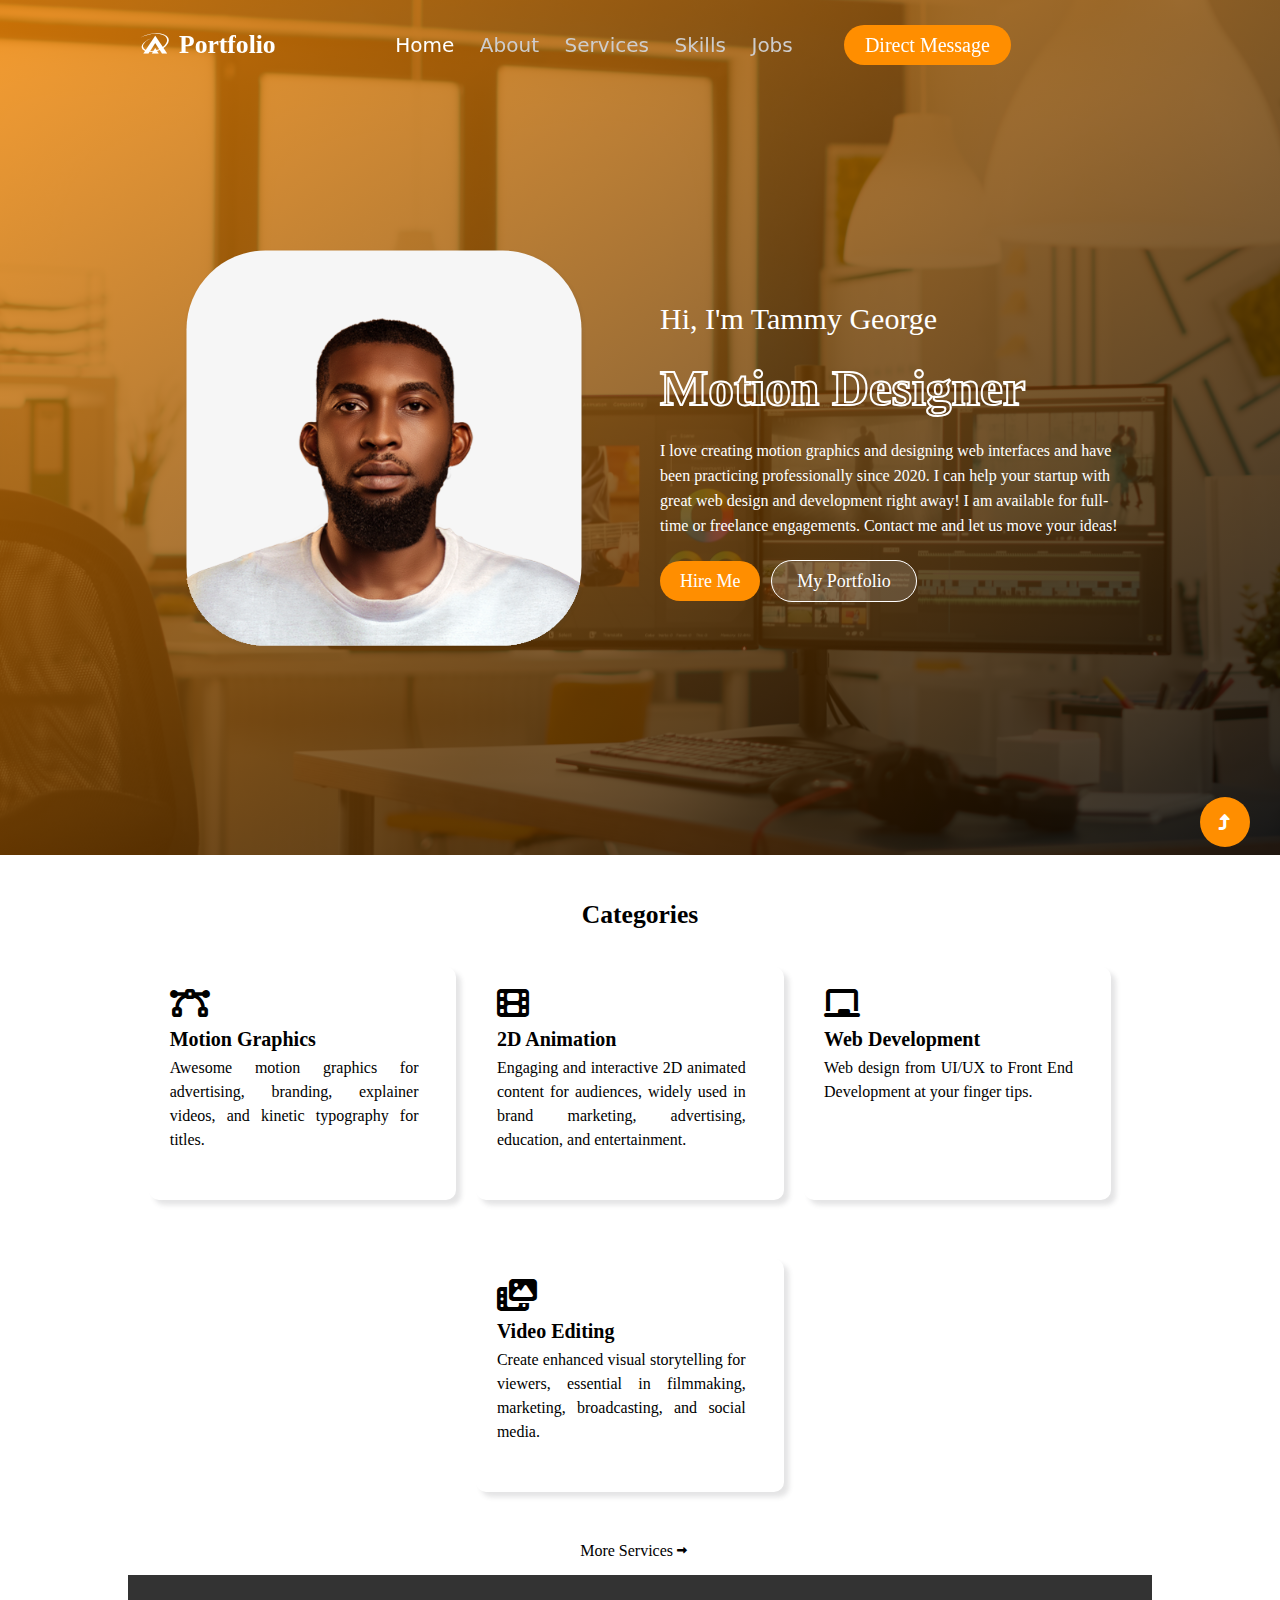
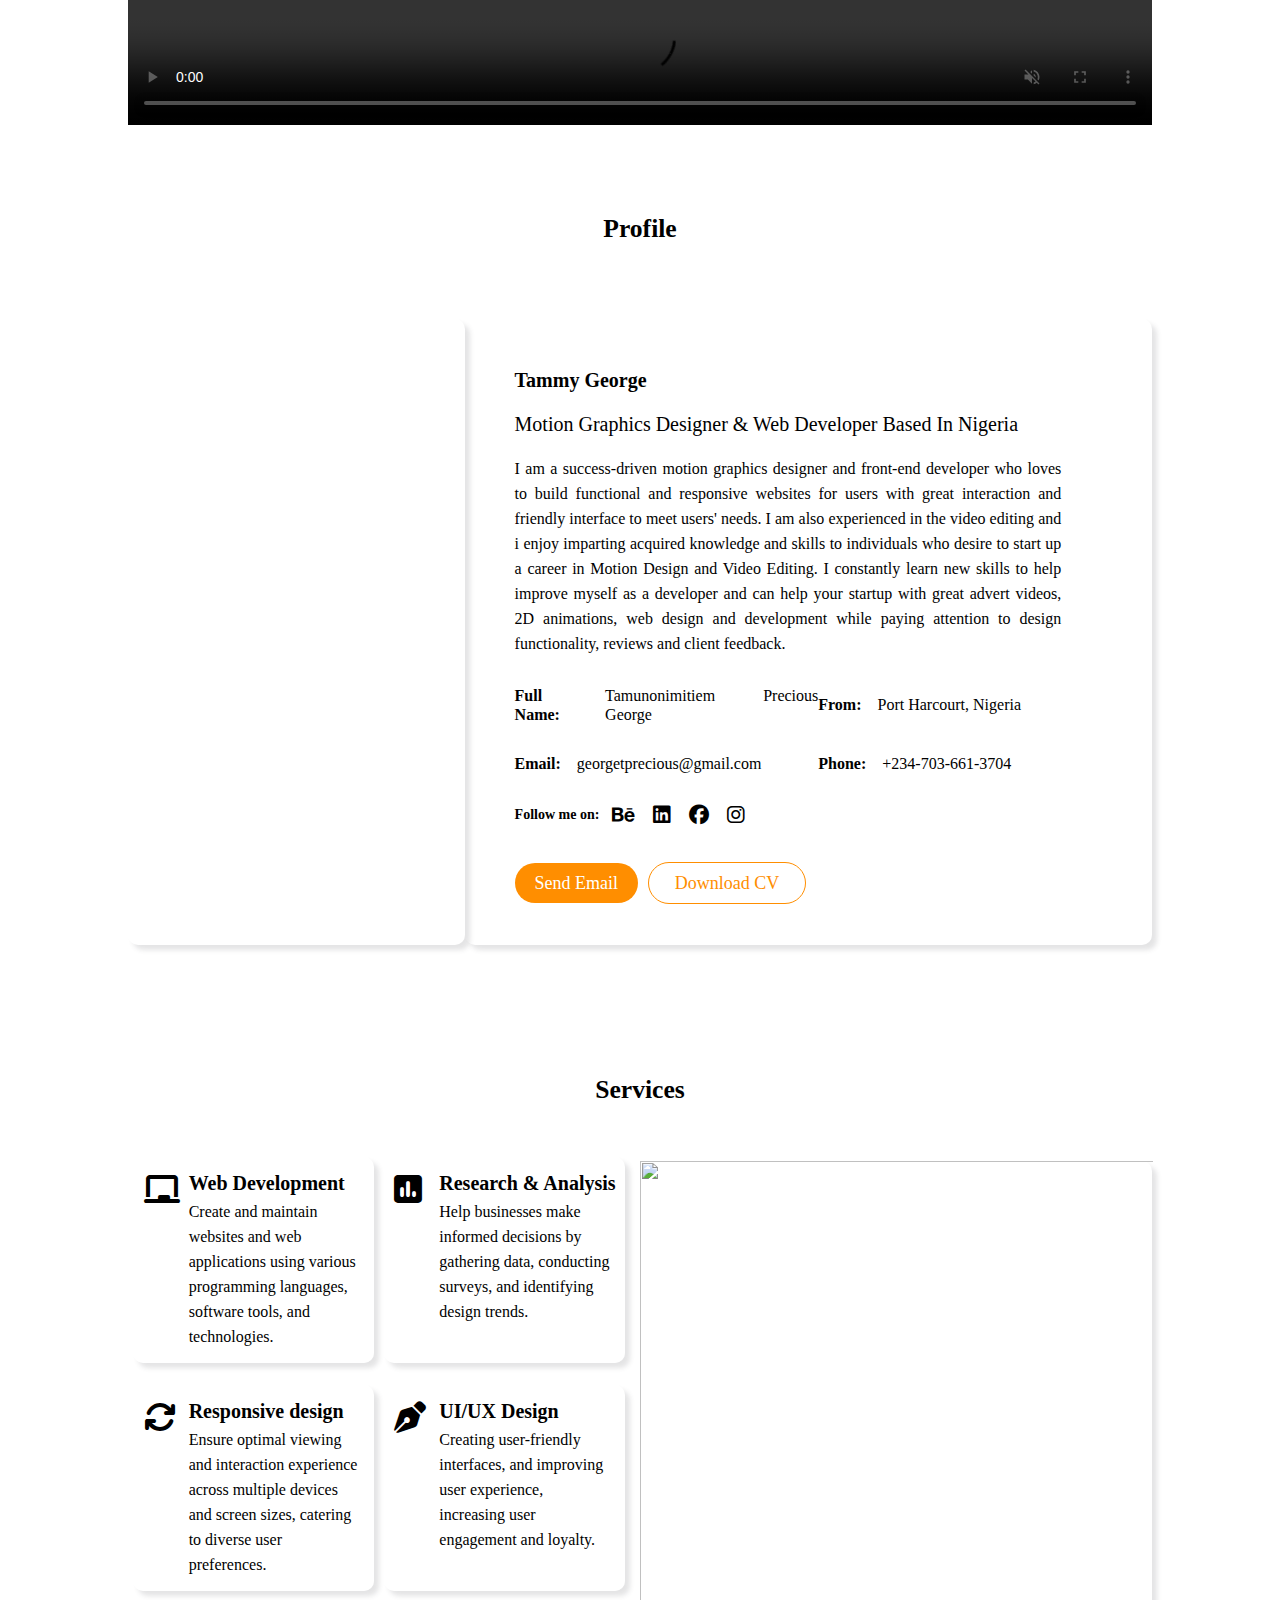
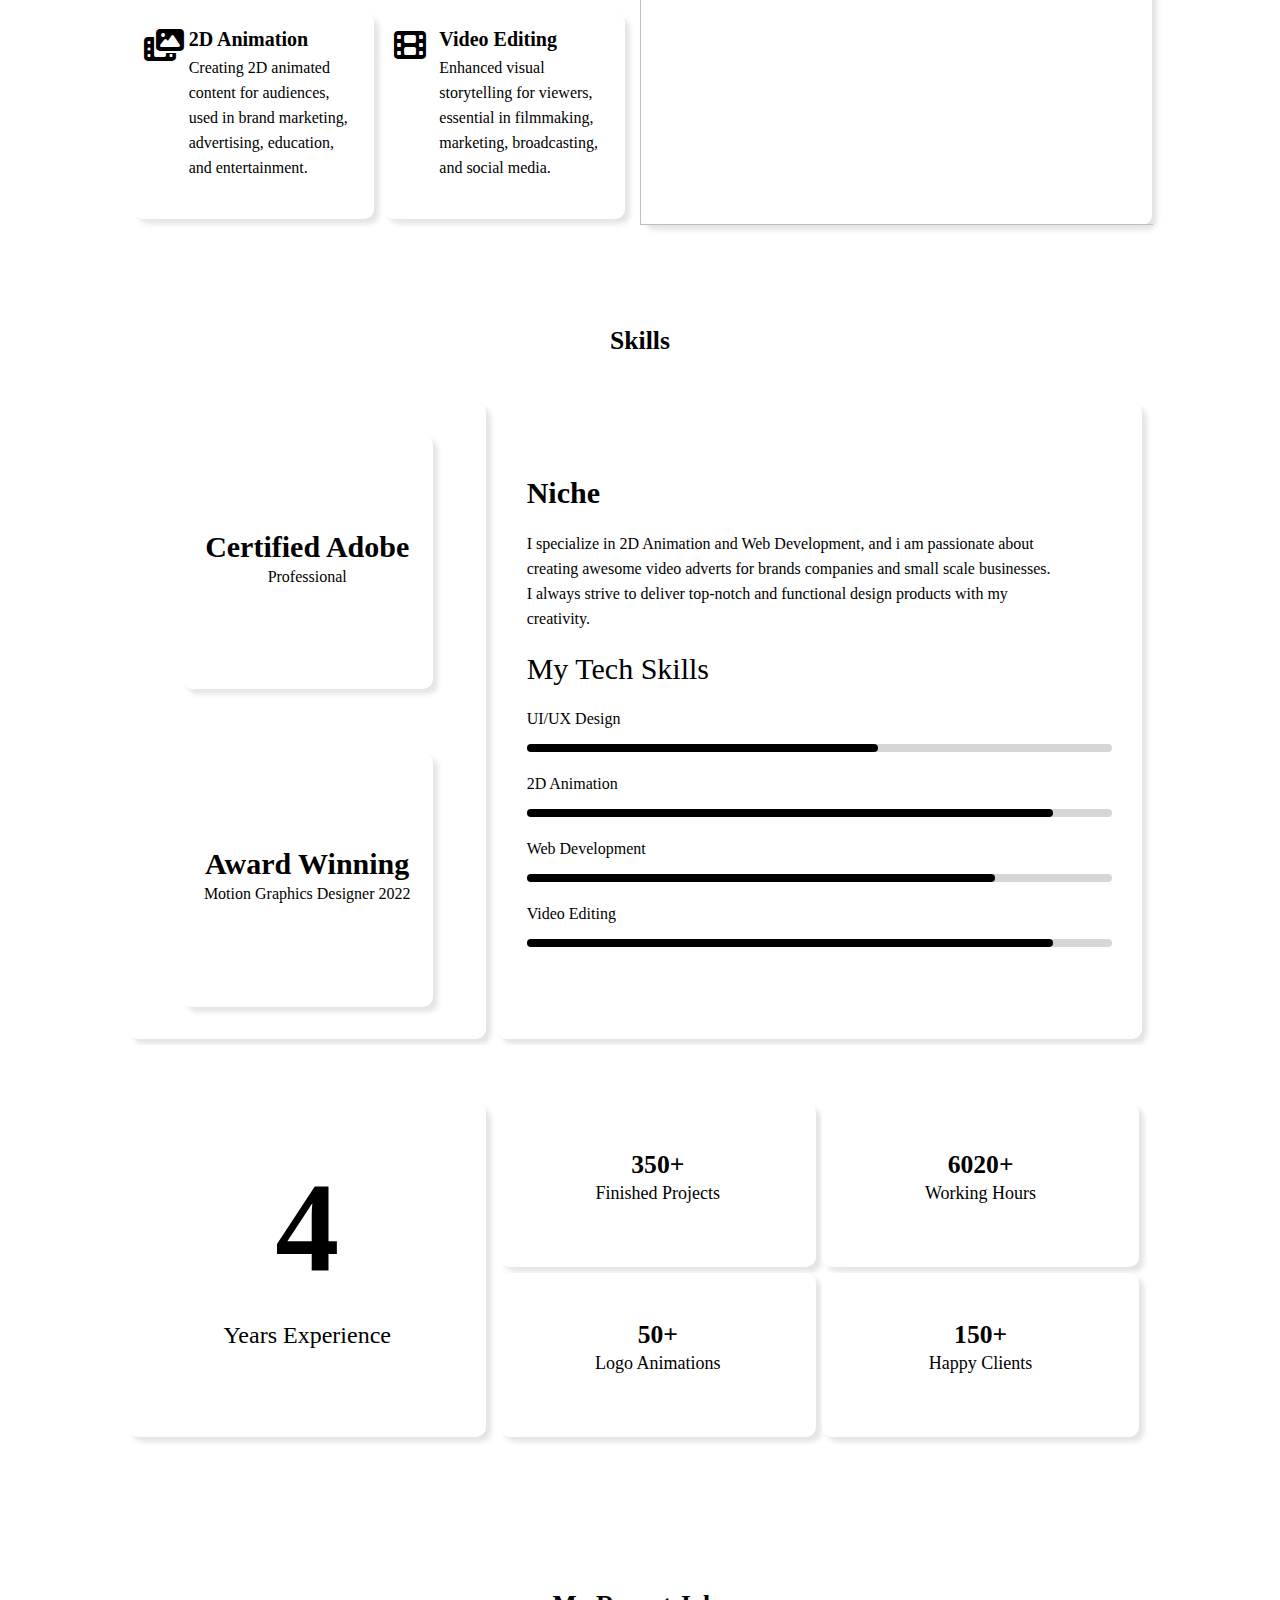
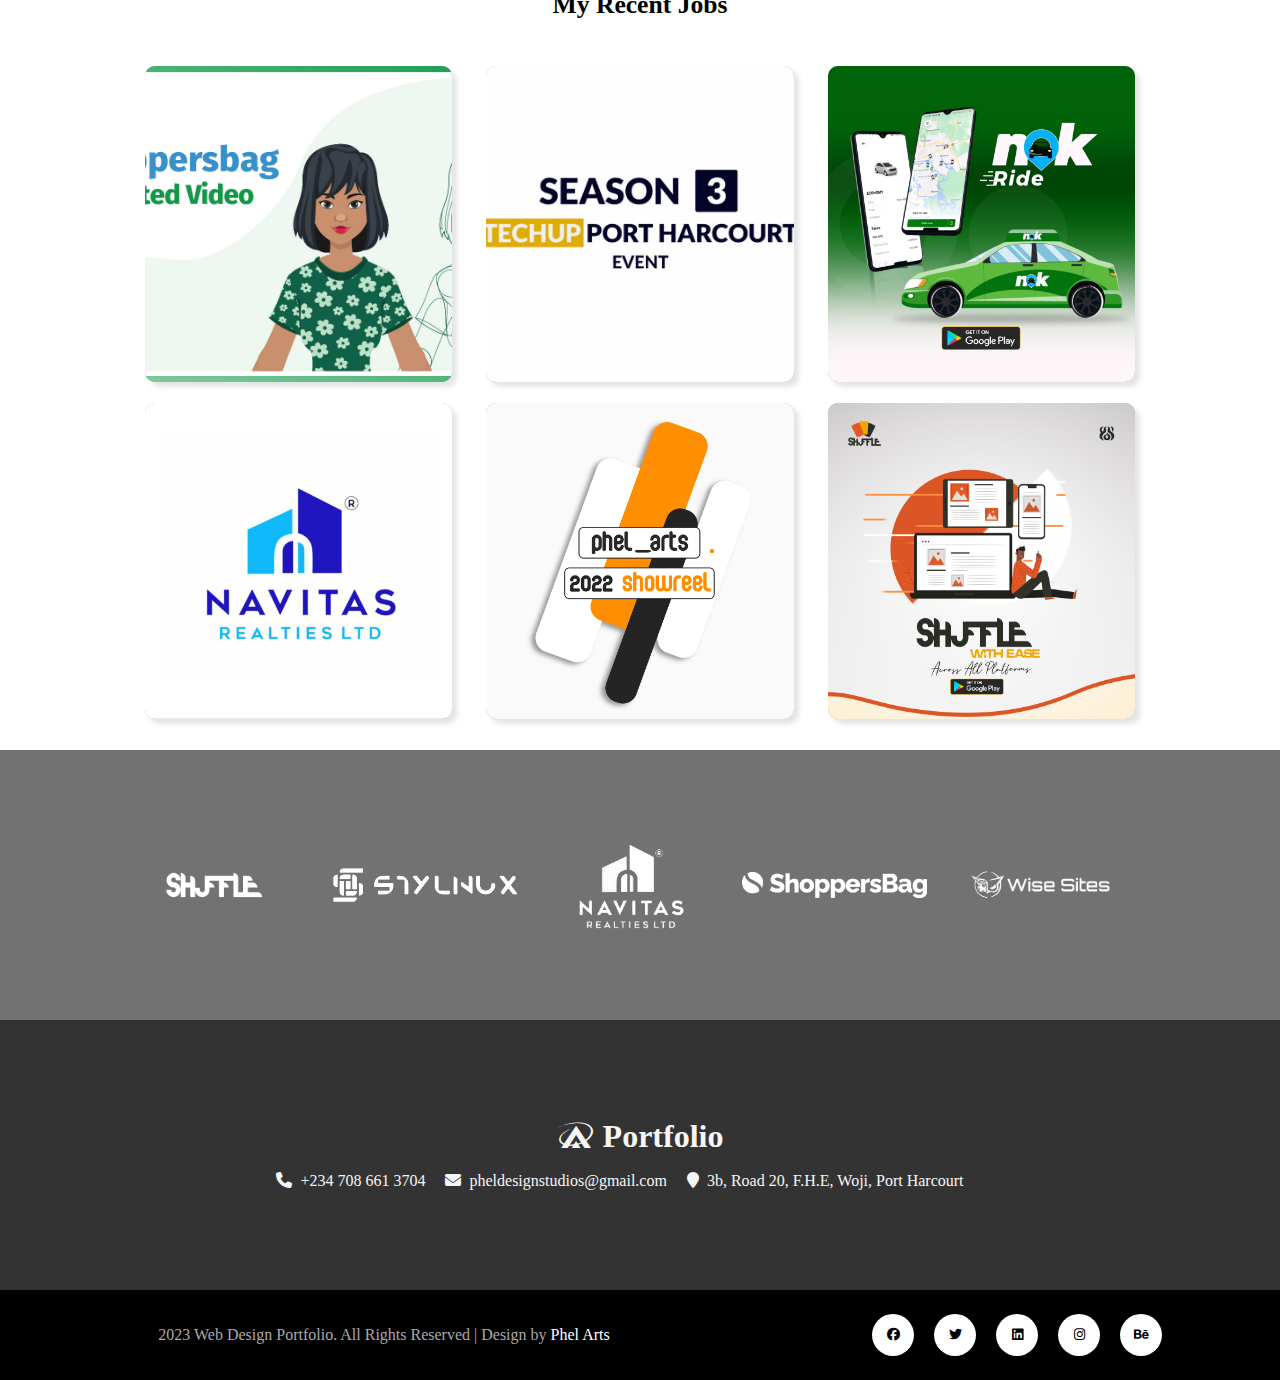
==== commit 6721ec92: "Update index.html" ====
--- a/index.html
+++ b/index.html
@@ -50,7 +50,7 @@
                 <h2 id="position"><span id="word">Motion Designer</span> </h2>
                 <p  id="details">I love creating motion graphics and designing web interfaces and have been practicing professionally since 2020. I can help your startup with great web design and development right away! I am available for full-time or freelance engagements. Contact me and let us move your ideas!</p>
                 <div class="buttons">
-                    <a href="https://linktr.ee/phel_arts" class="btn2">Hire Me</a>
+                    <a href="https://wa.me/+2347086613704" class="btn2">Hire Me</a>
                     <a href="https://www.behance.net/phelstudios" class="btn3">My Portfolio</a>
                 </div> 
             </div>
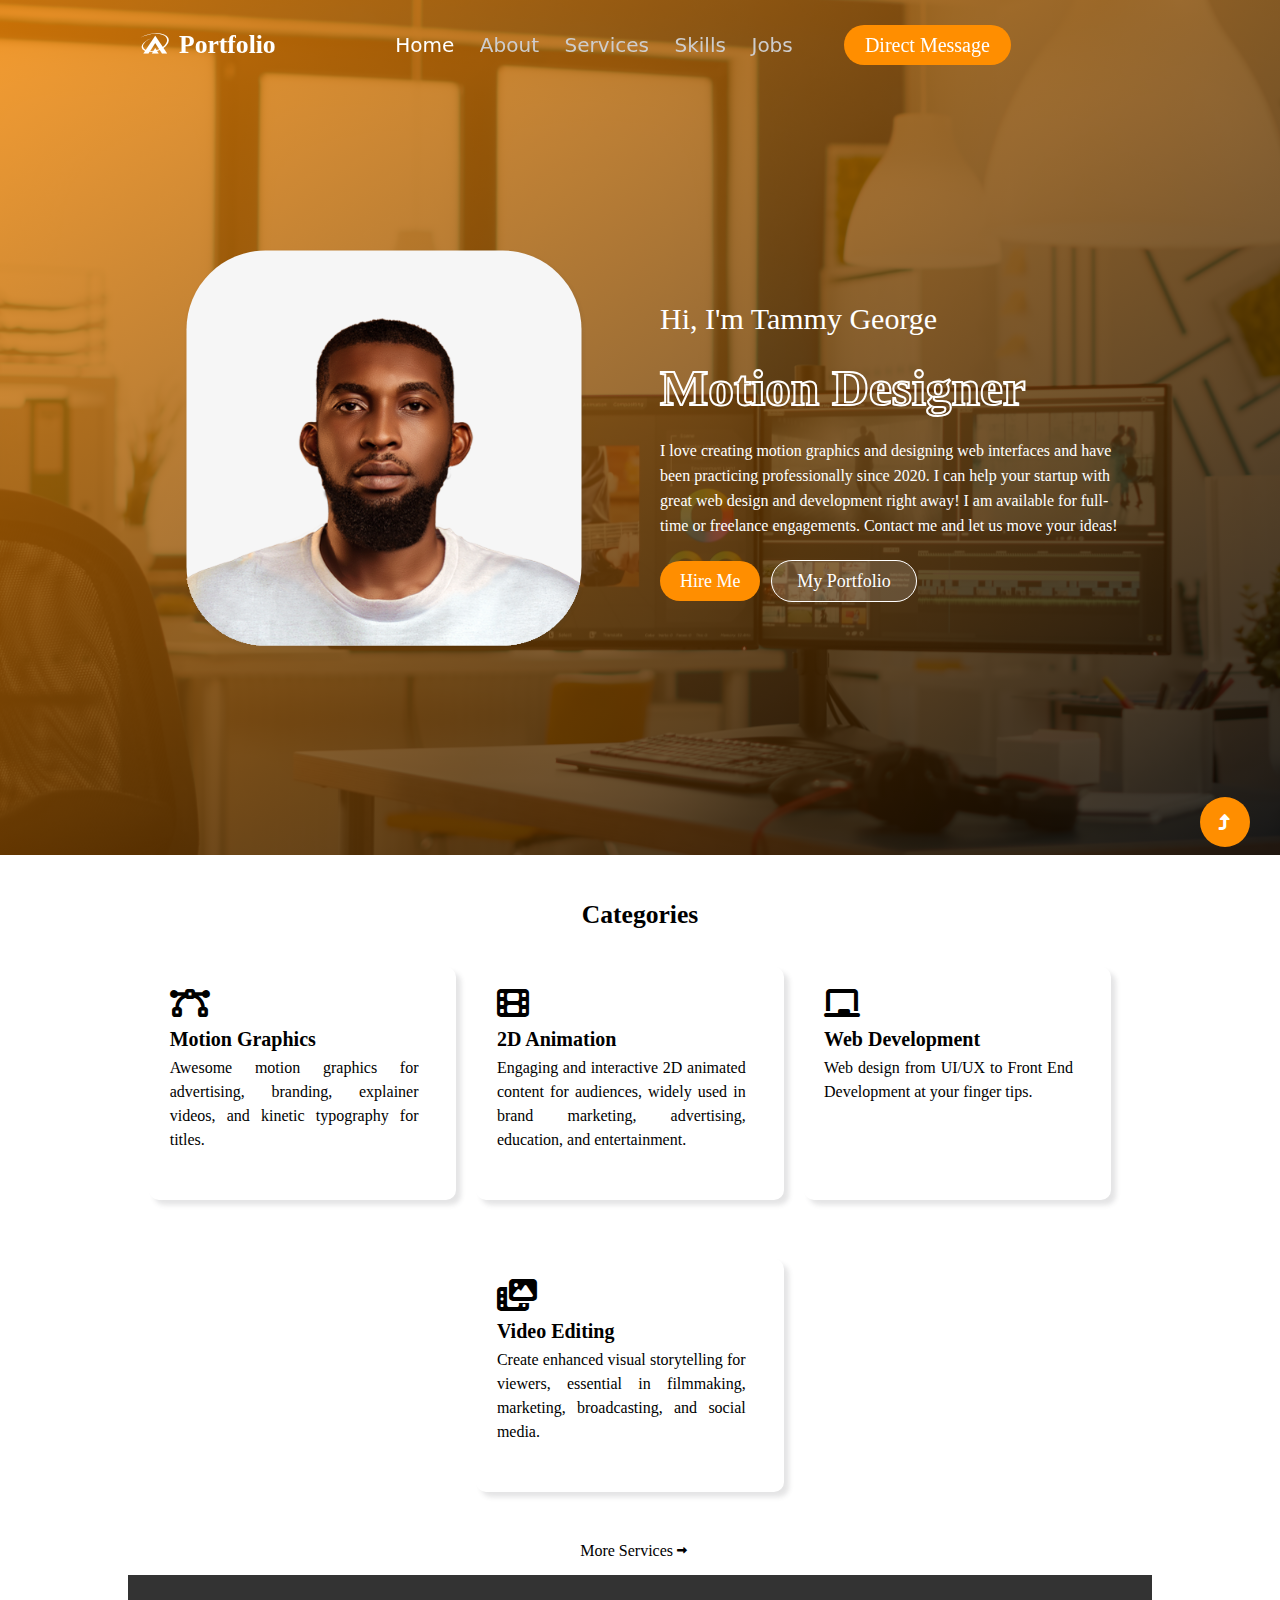
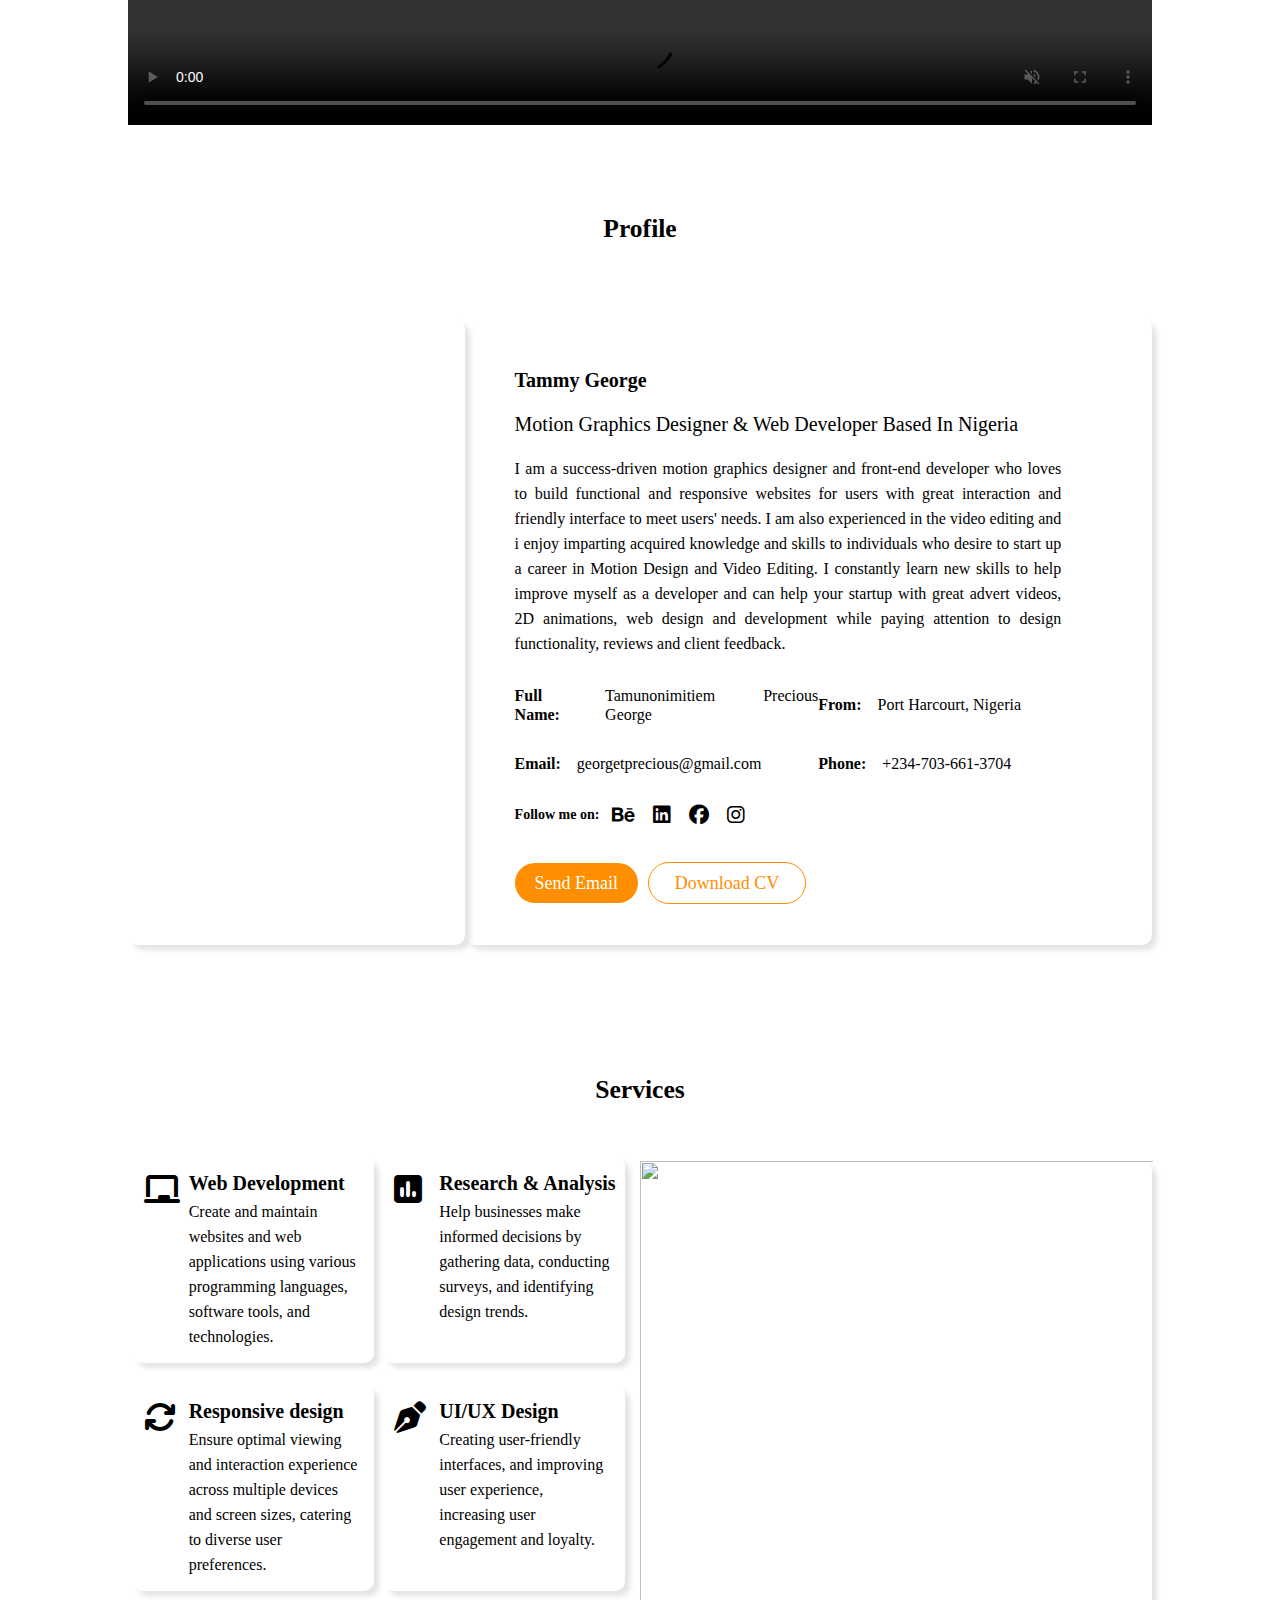
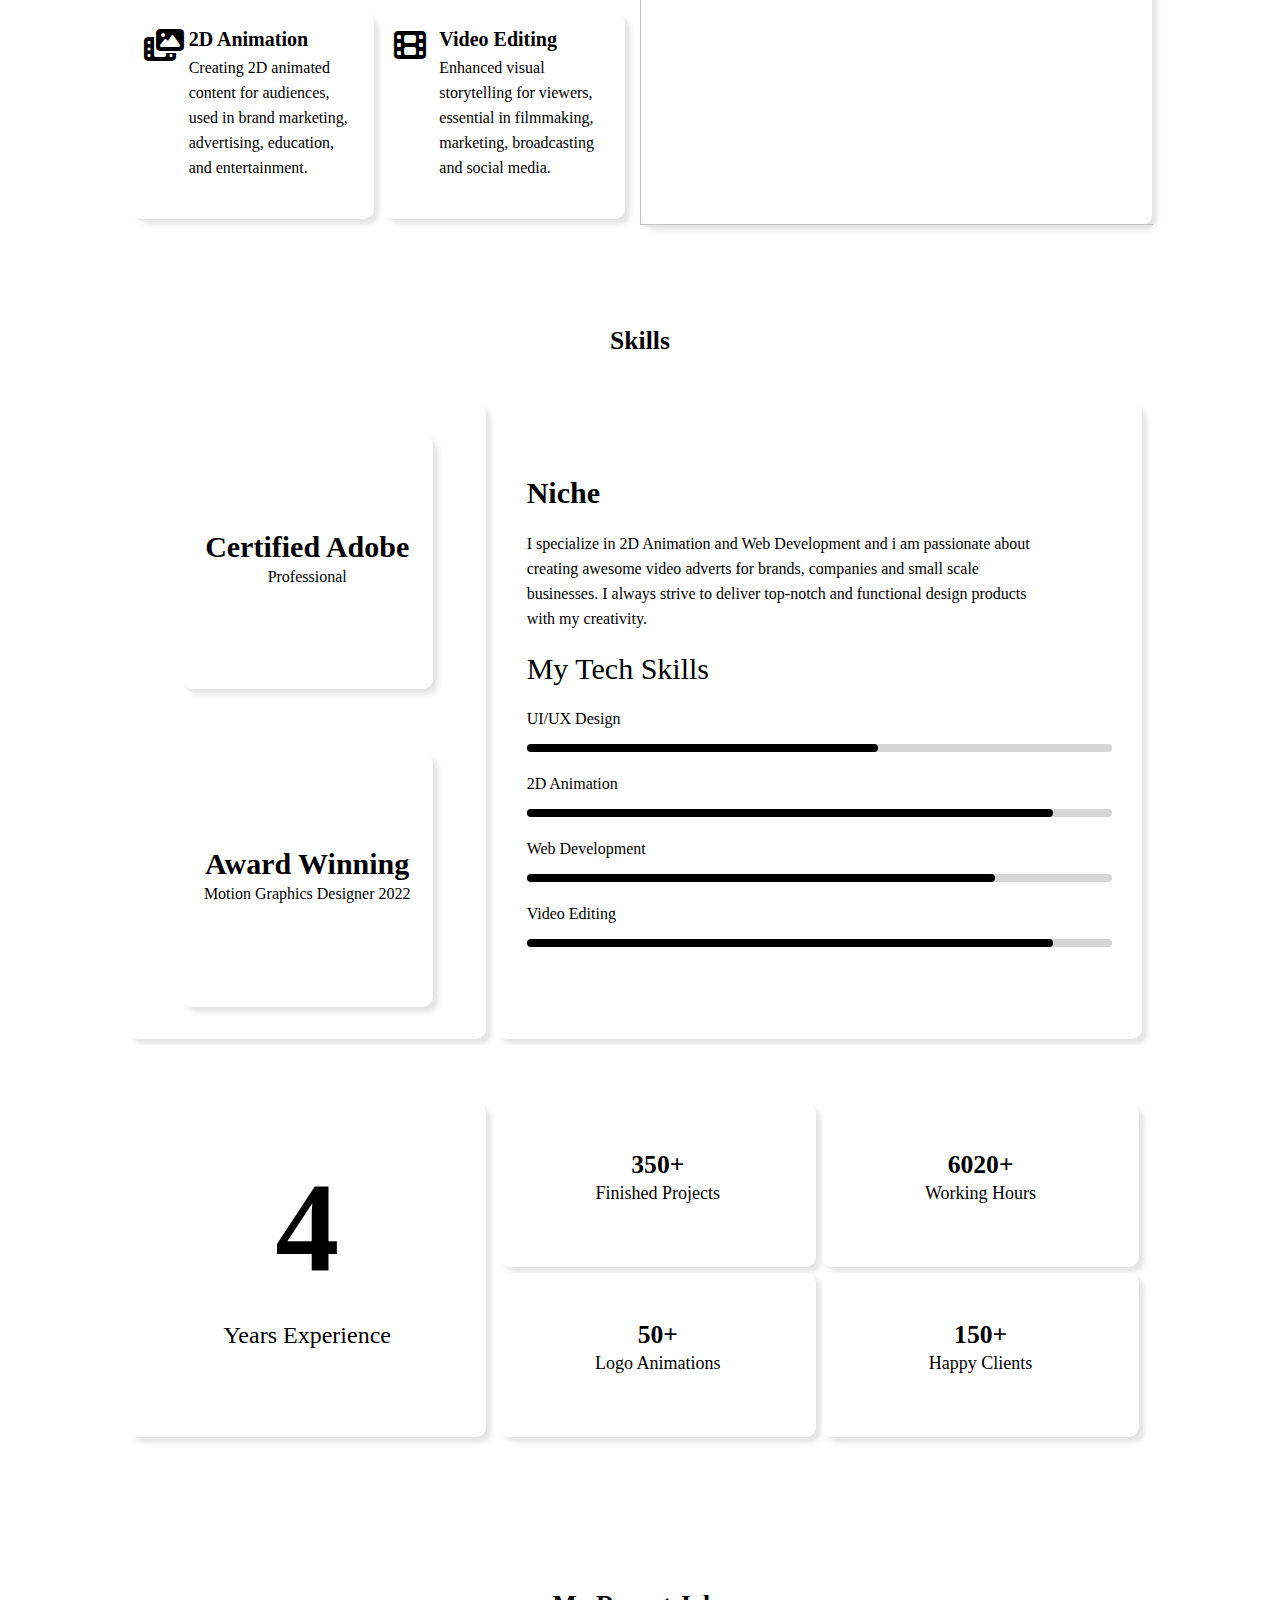
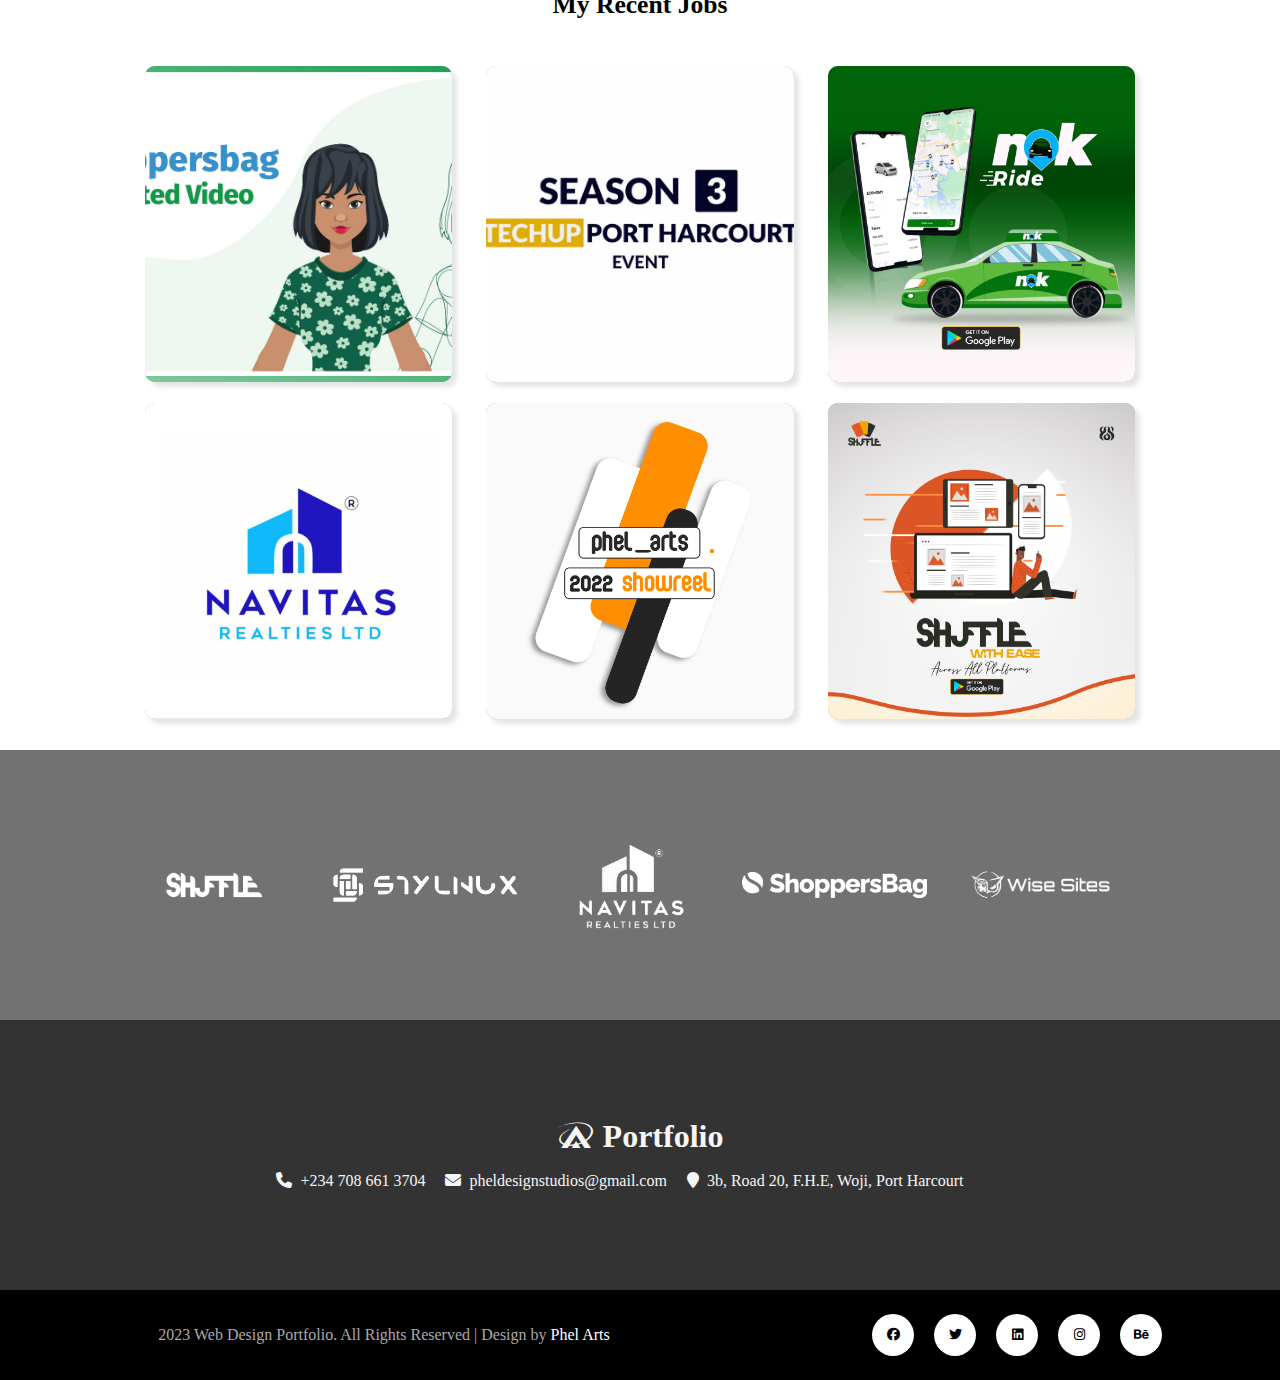
==== commit a281ae6e: "Update index.html" ====
--- a/index.html
+++ b/index.html
@@ -235,7 +235,7 @@
                         <div id="tiny-box">
                             <p id="tagline">Video Editing</p>
                             <p id="details">
-                                Enhanced visual storytelling for viewers, essential in filmmaking, marketing, broadcasting, and social media.
+                                Enhanced visual storytelling for viewers, essential in filmmaking, marketing, broadcasting and social media.
                             </p>
                         </div>
                     </div>
@@ -275,7 +275,7 @@
                         Niche
                     </h1>
                     <p id="details">
-                        I specialize in 2D Animation and Web Development, and i am passionate about creating awesome video adverts for brands companies and small scale businesses. I always strive to deliver top-notch and functional design products with my creativity.
+                        I specialize in 2D Animation and Web Development and i am passionate about creating awesome video adverts for brands, companies and small scale businesses. I always strive to deliver top-notch and functional design products with my creativity.
                     </p>
                     <h1 id="position">
                         My Tech Skills
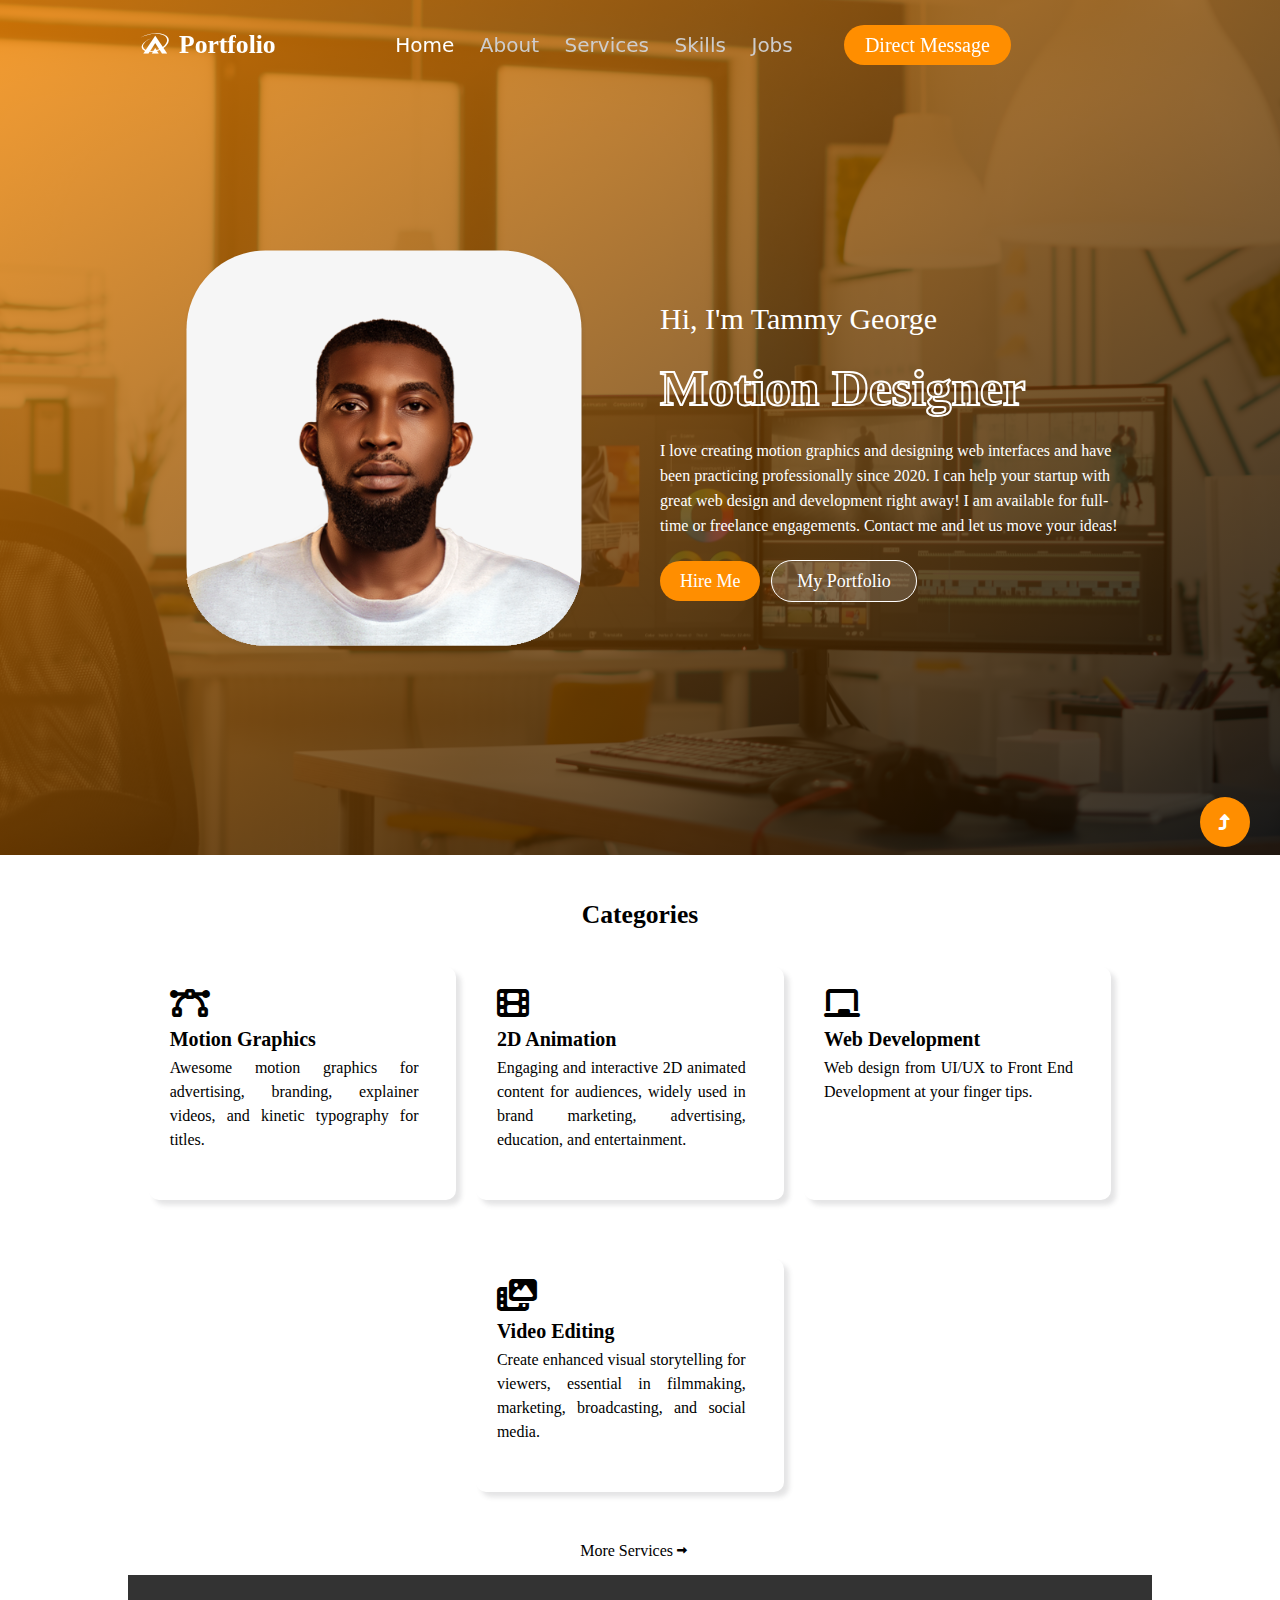
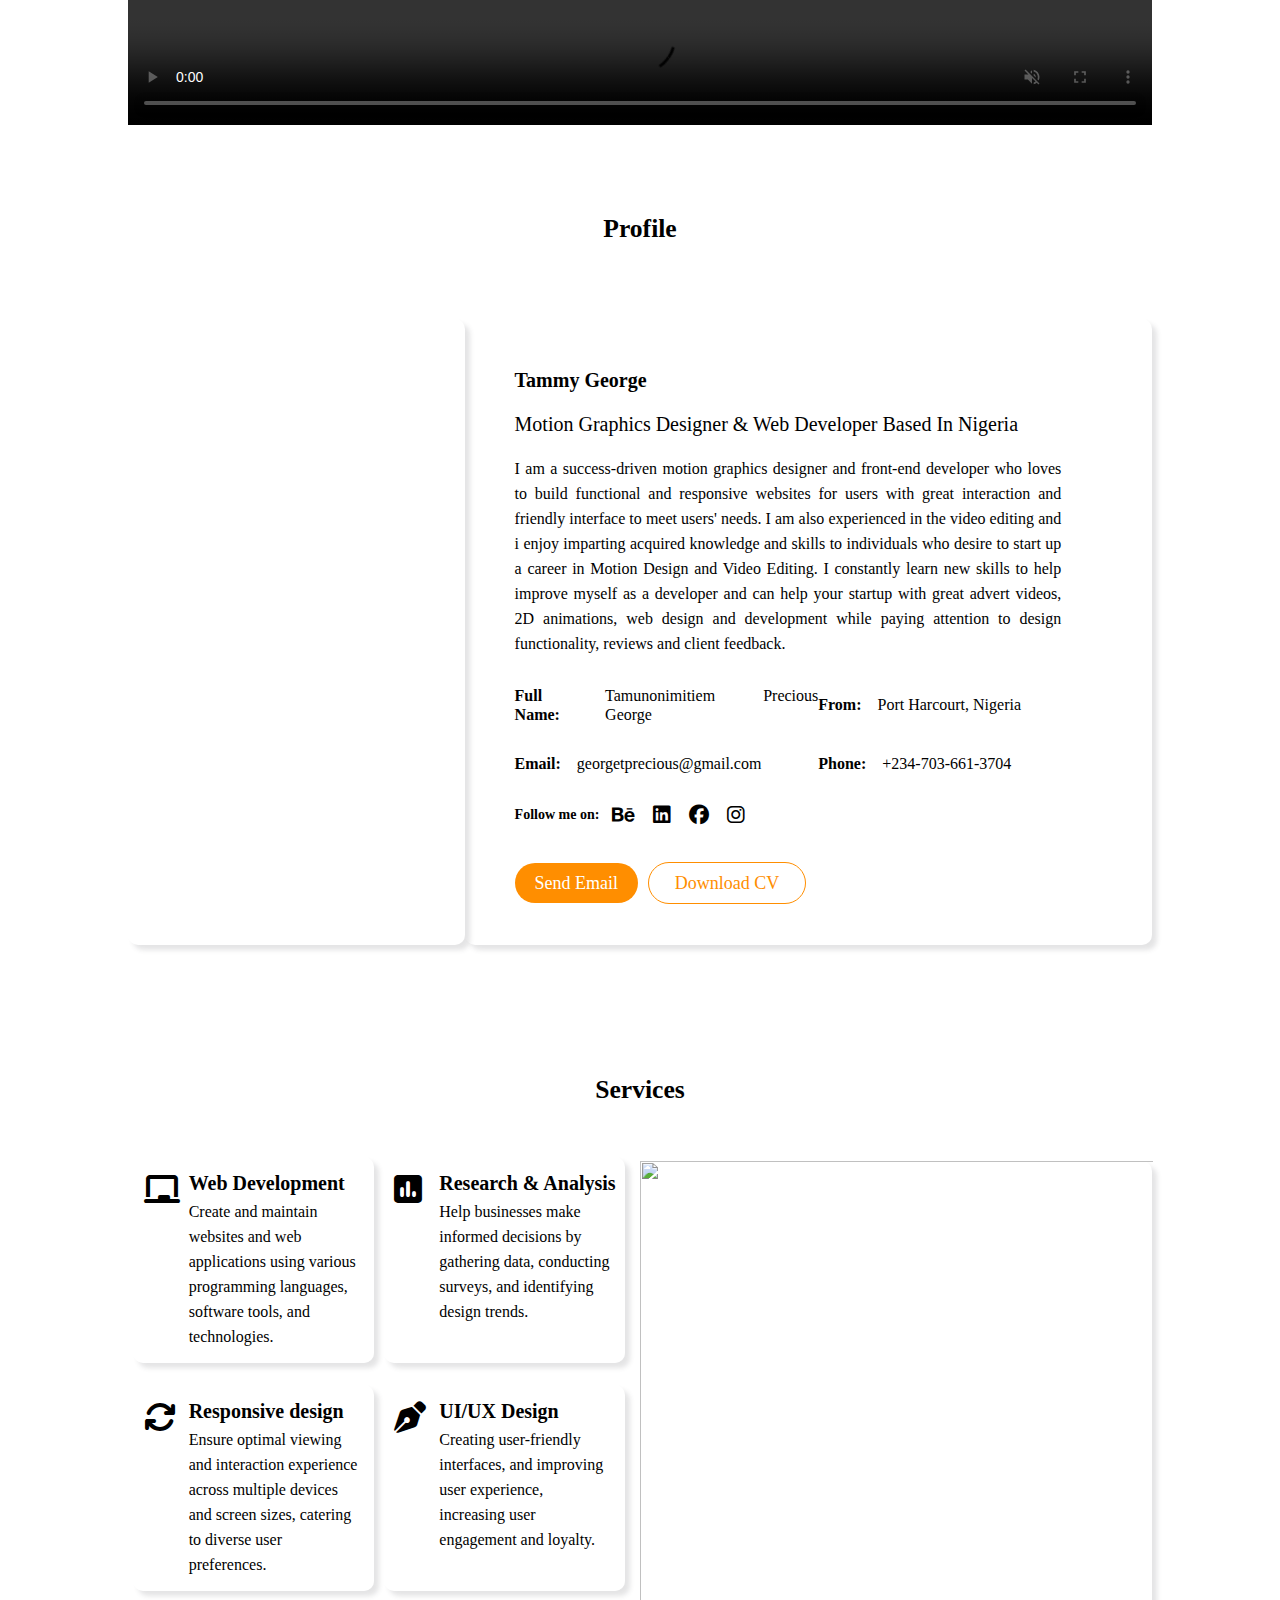
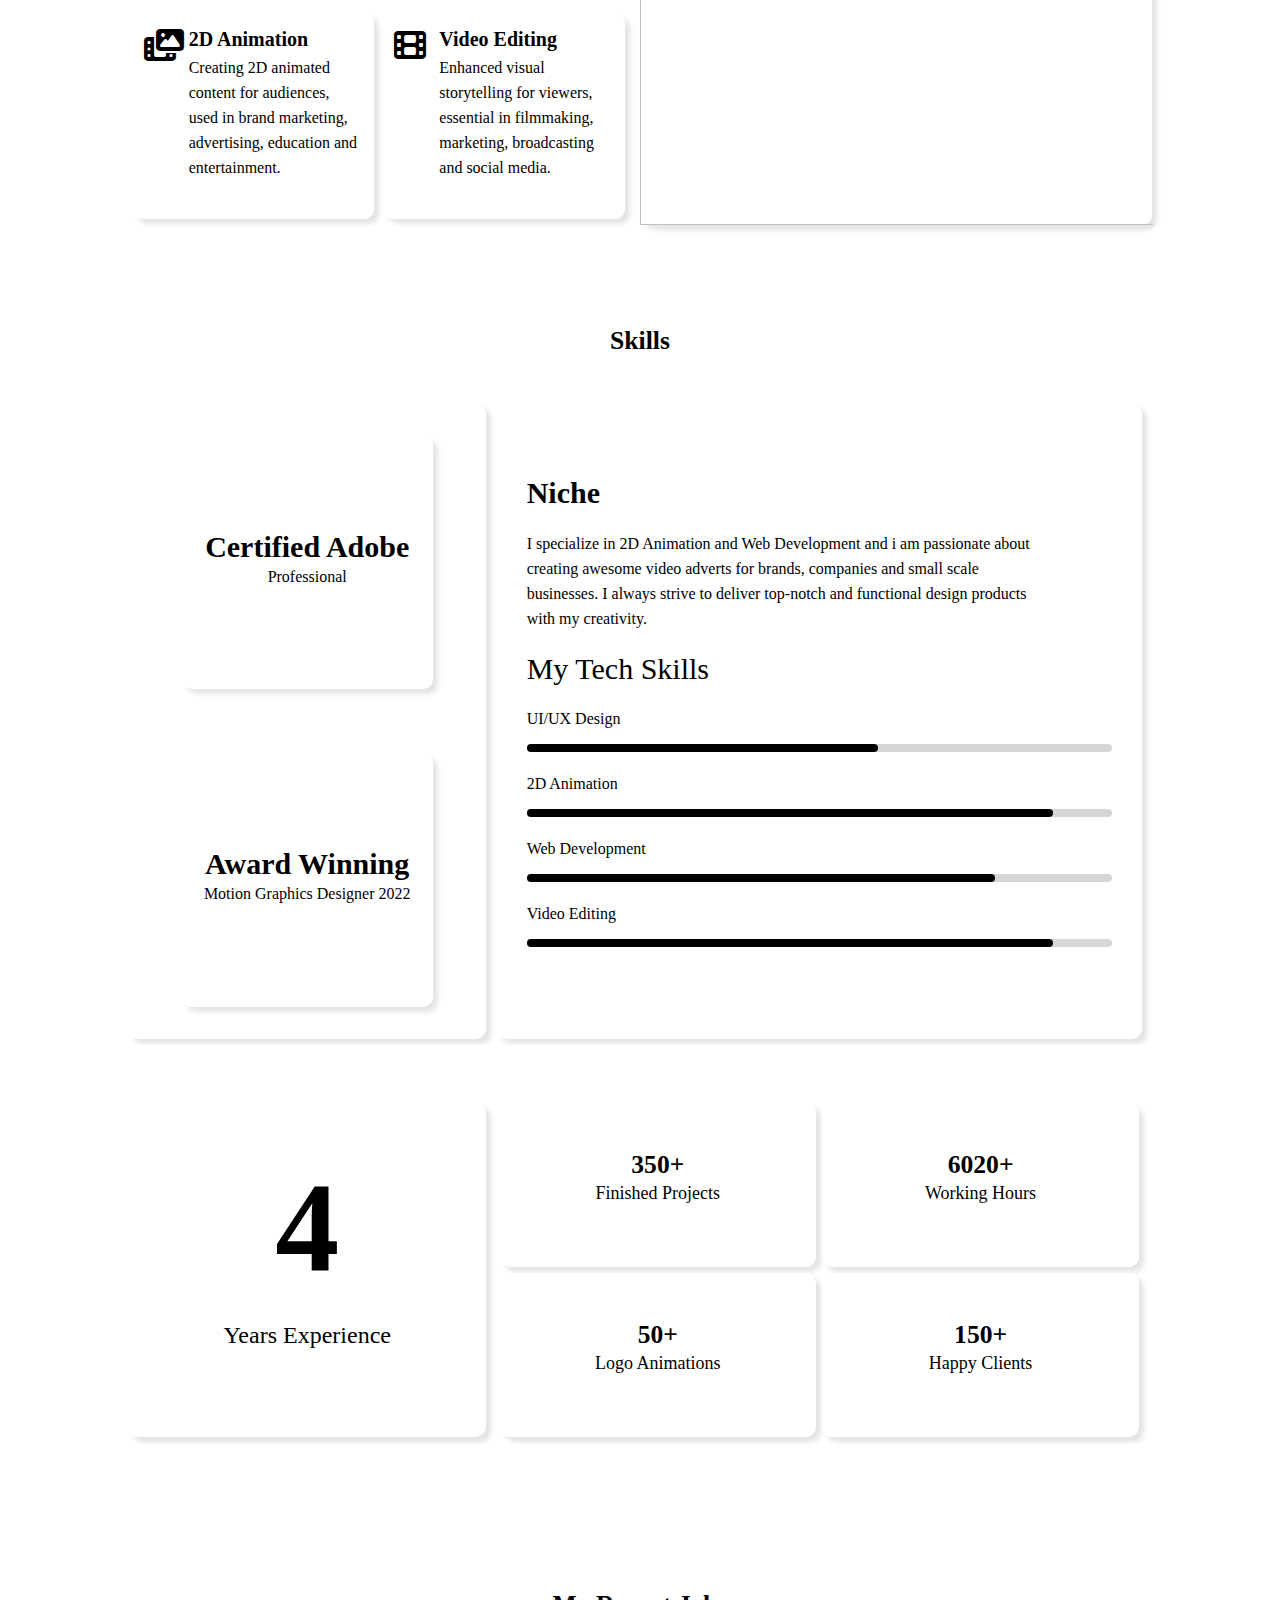
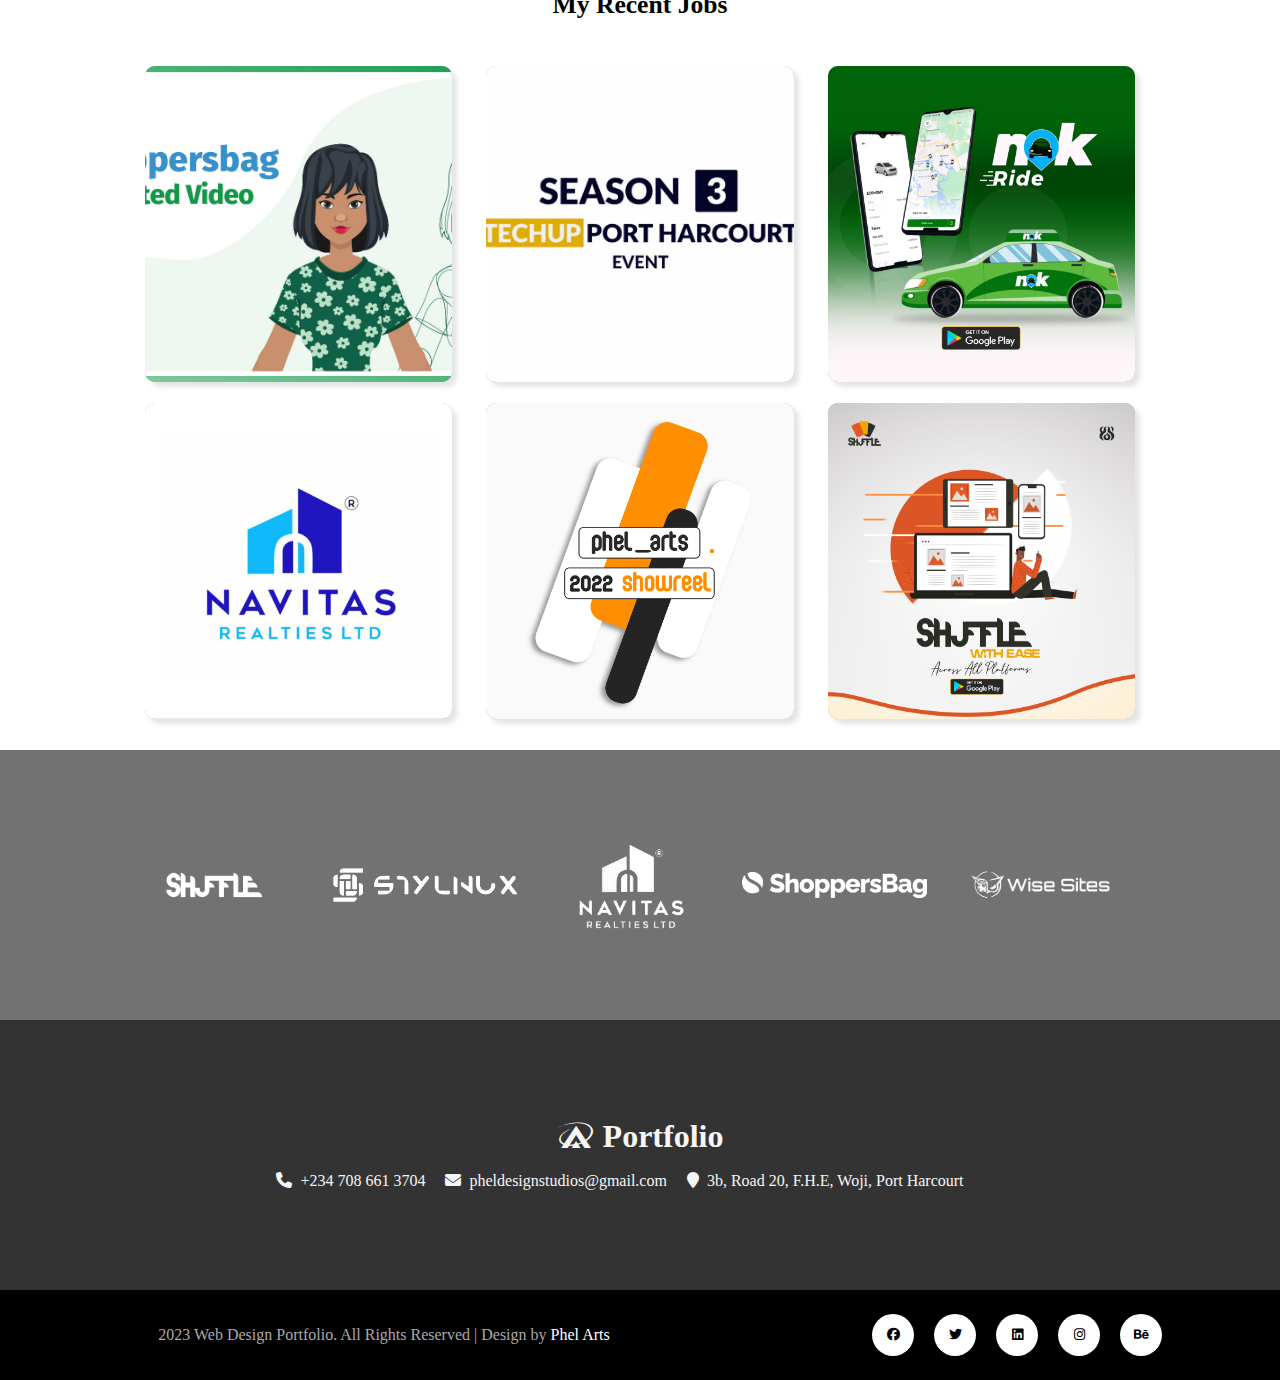
==== commit 86ae972e: "Update index.html" ====
--- a/index.html
+++ b/index.html
@@ -226,7 +226,7 @@
                         <div id="tiny-box">
                             <p id="tagline">2D Animation</p>
                             <p id="details">
-                                Creating 2D animated content for audiences, used in brand marketing, advertising, education, and entertainment.
+                                Creating 2D animated content for audiences, used in brand marketing, advertising, education and entertainment.
                             </p>
                         </div>
                     </div>
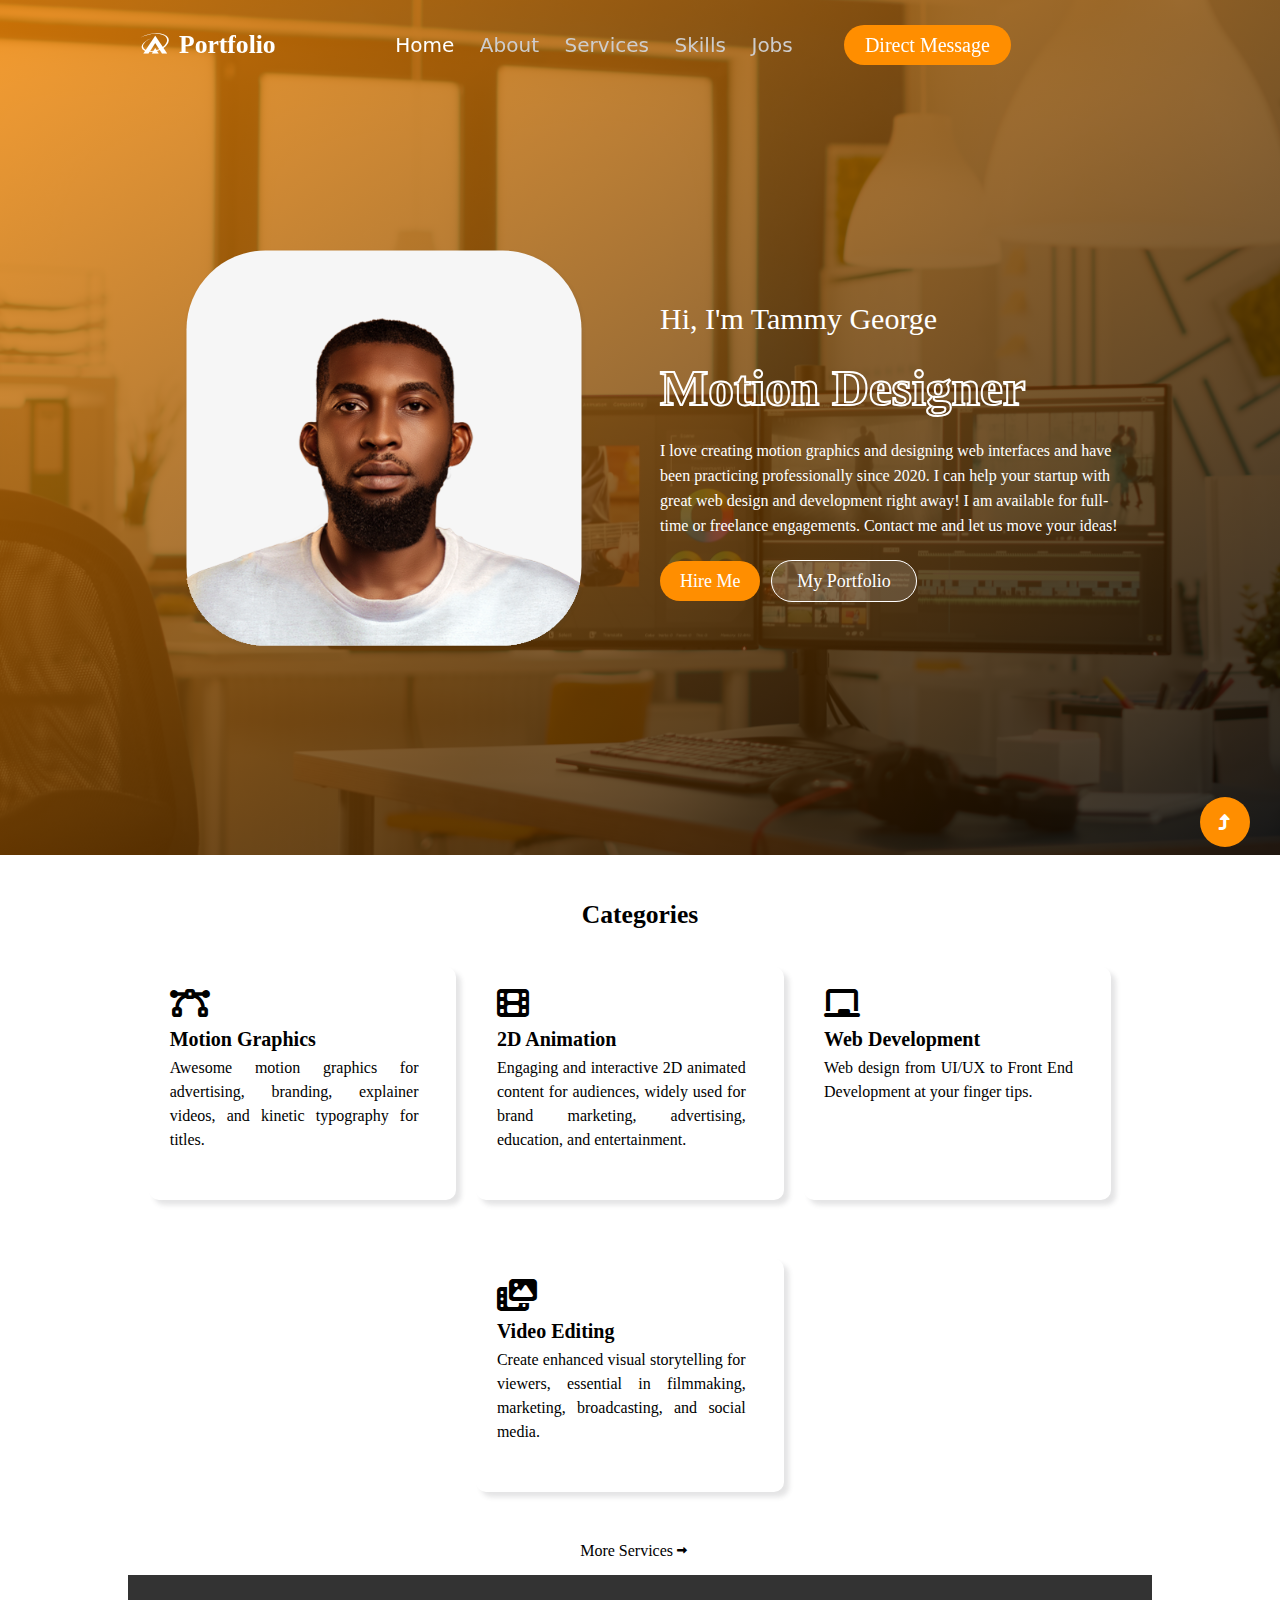
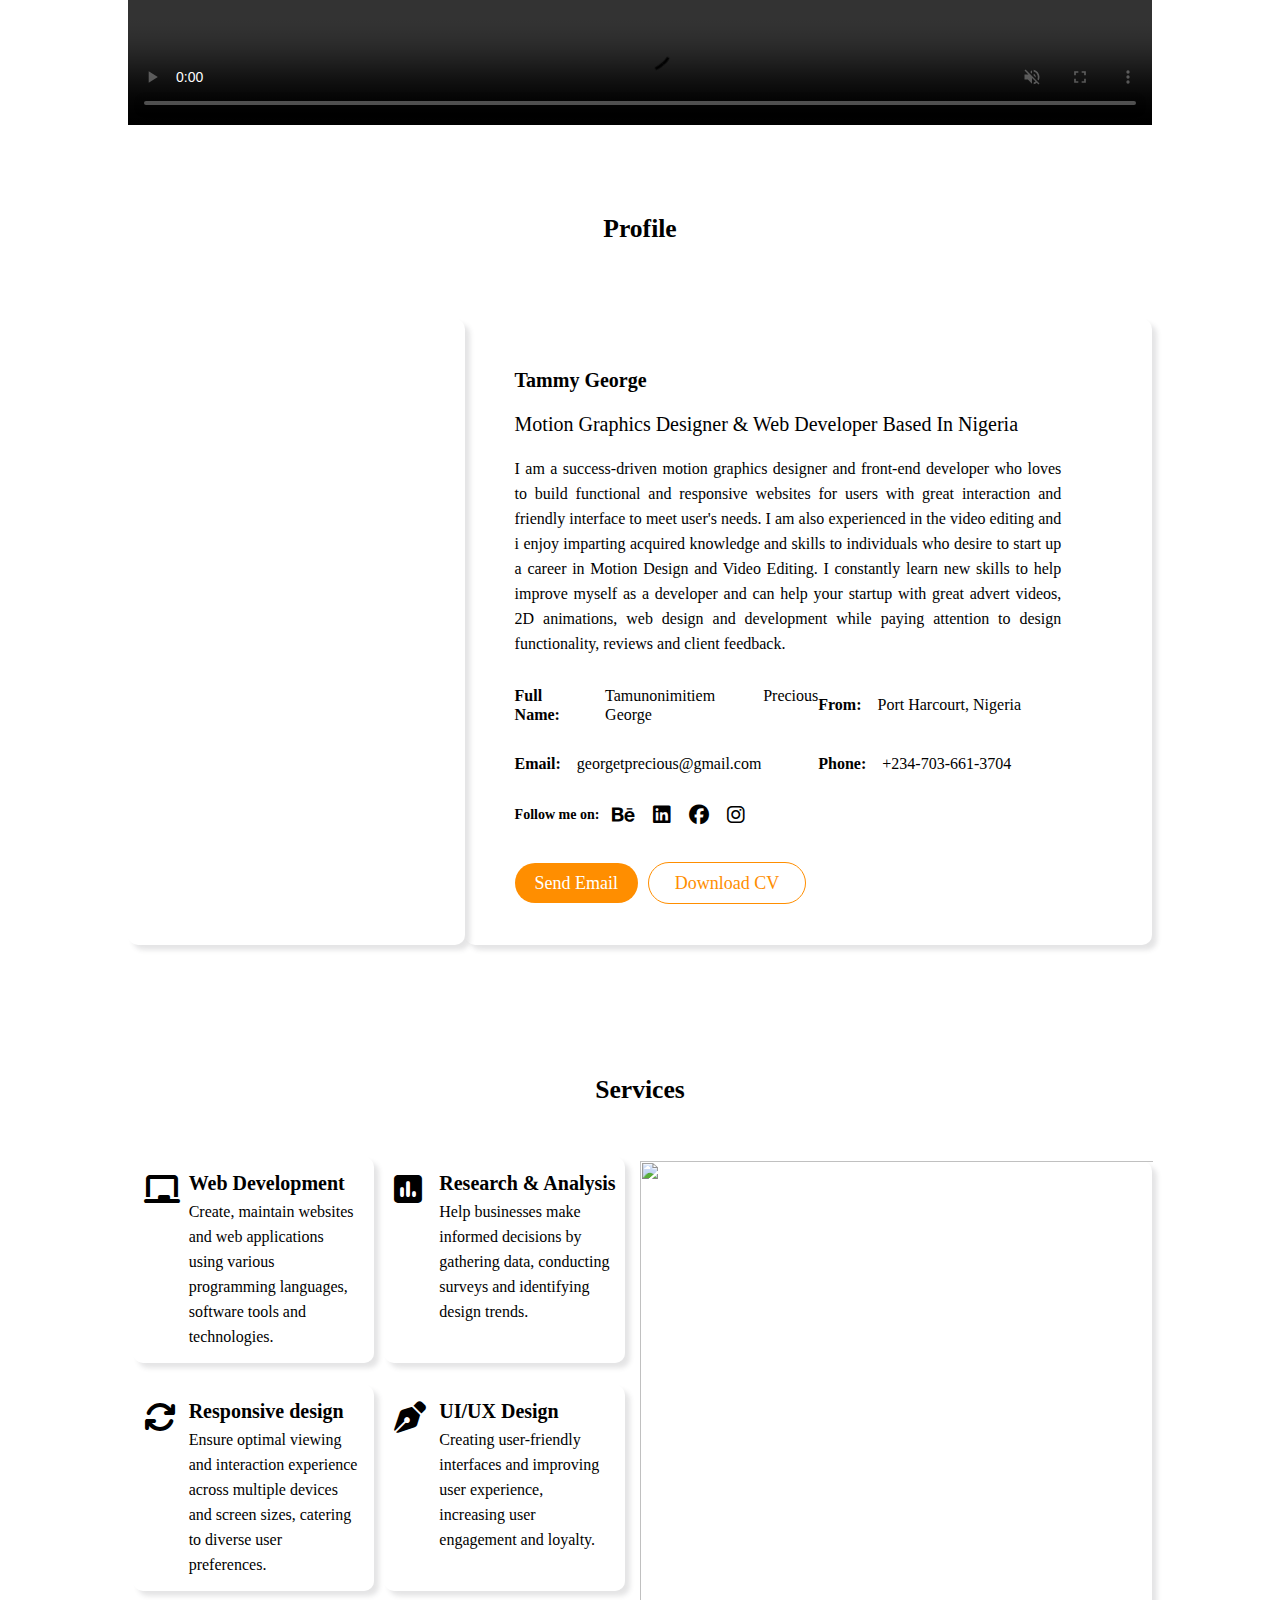
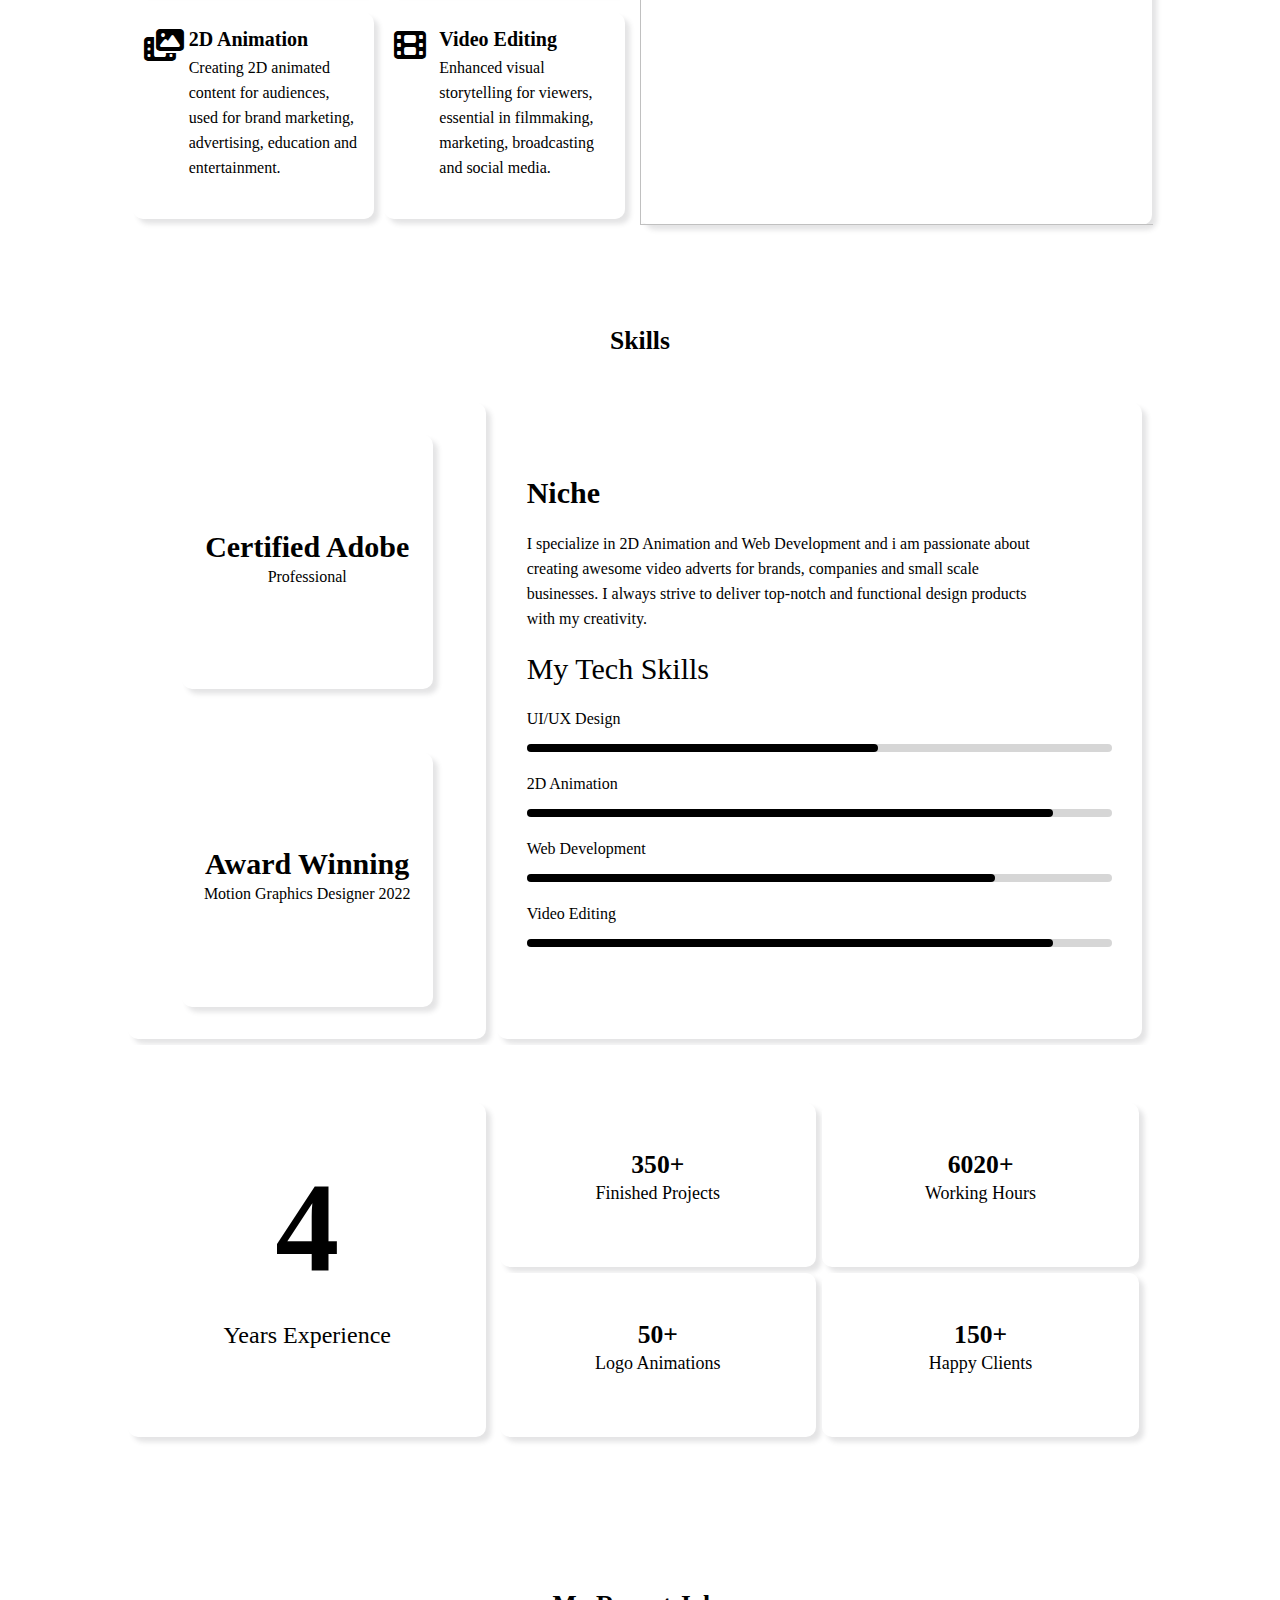
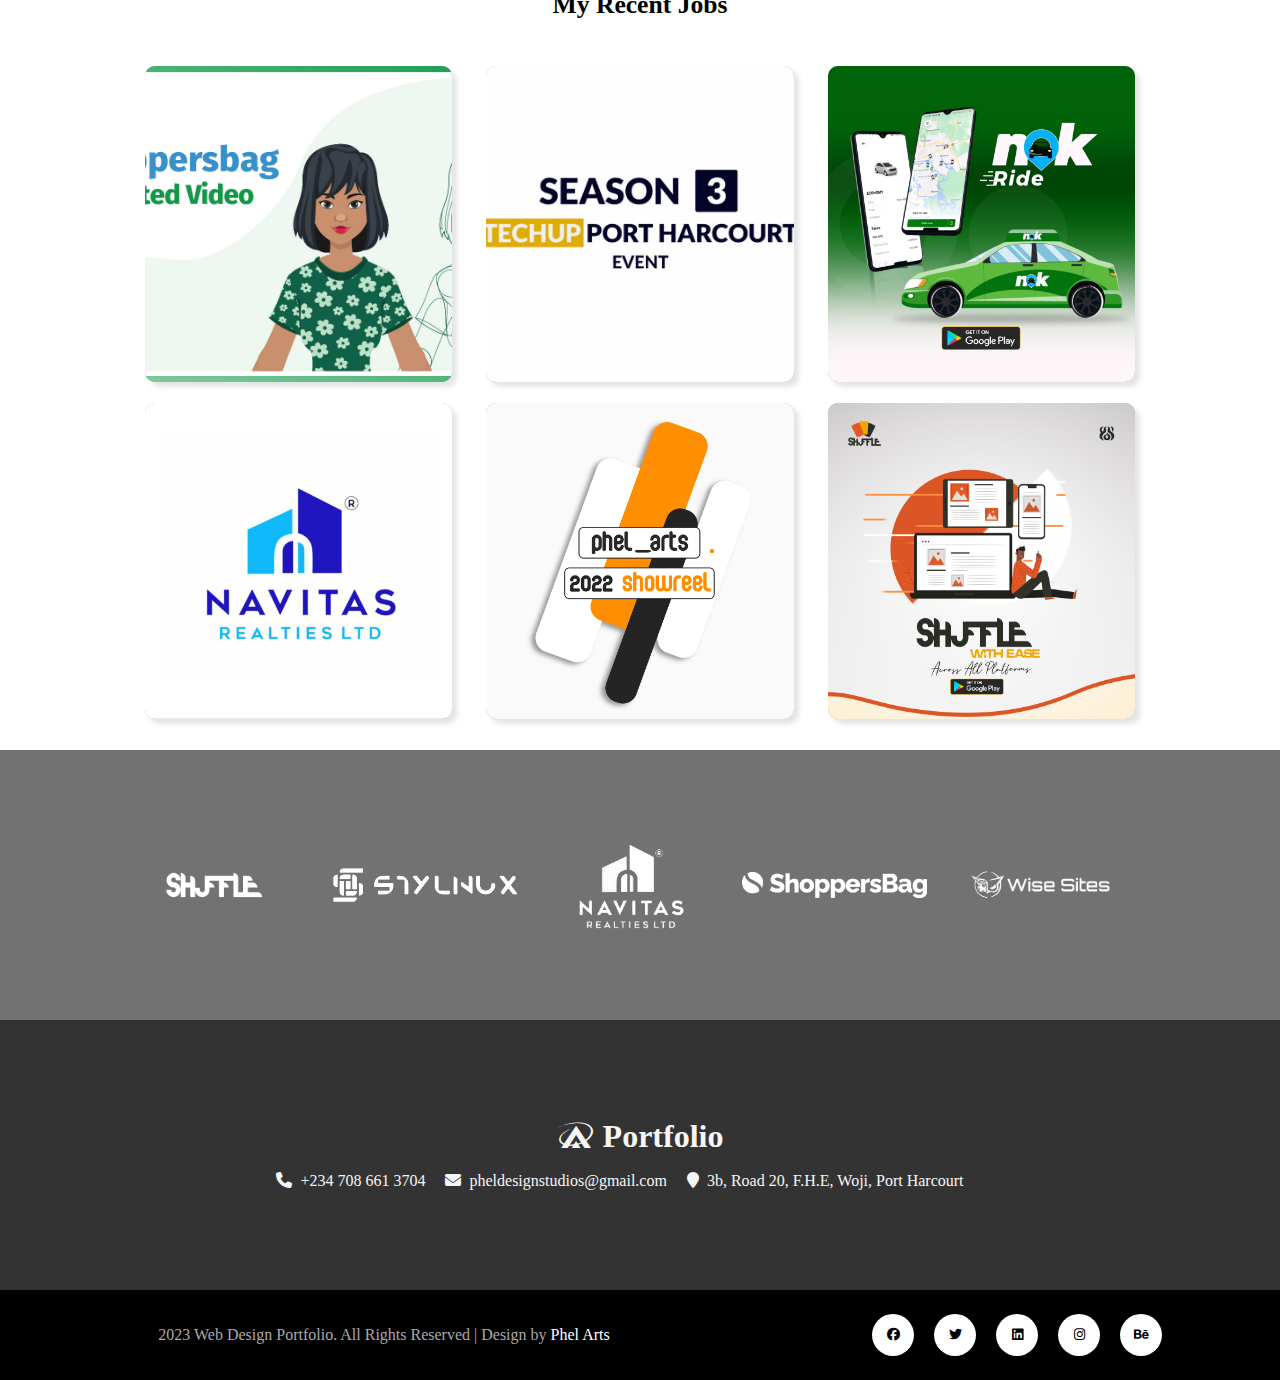
==== commit b2cad763: "Update index.html" ====
--- a/index.html
+++ b/index.html
@@ -77,7 +77,7 @@
                             2D Animation
                         </h1>
                         <p id="details">
-                            Engaging and interactive 2D animated content for audiences, widely used in brand marketing, advertising, education, and entertainment.
+                            Engaging and interactive 2D animated content for audiences, widely used for brand marketing, advertising, education, and entertainment.
                         </p>
                     </div> 
                     <div class="box">
@@ -118,7 +118,7 @@
                     <h1 id="position" class="lead">Motion Graphics Designer & Web Developer Based In Nigeria
                     </h1>
                     <p class="lead" id="details">
-                        I am a success-driven motion graphics designer and front-end developer who loves to build functional and responsive websites for users with great interaction and friendly interface to meet users' needs.
+                        I am a success-driven motion graphics designer and front-end developer who loves to build functional and responsive websites for users with great interaction and friendly interface to meet user's needs.
                         I am also experienced in the video editing and i enjoy imparting acquired knowledge and skills to individuals who desire to start up a career in Motion Design and Video Editing. 
                         I constantly learn new skills to help improve myself as a developer and can help your startup with great advert videos, 2D animations, web design and development while paying attention to design functionality, reviews and client feedback.
                     </p>          
@@ -190,7 +190,7 @@
                         <div id="tiny-box">
                             <p id="tagline">Web Development</p>
                             <p id="details">
-                                Create and maintain websites and web applications using various programming languages, software tools, and technologies.
+                                Create, maintain websites and web applications using various programming languages, software tools and technologies.
                             </p>
                         </div>
                     </div>
@@ -199,7 +199,7 @@
                         <div id="tiny-box">
                             <p id="tagline">Research & Analysis</p>
                             <p id="details">
-                                Help businesses make informed decisions by gathering data, conducting surveys, and identifying design trends.
+                                Help businesses make informed decisions by gathering data, conducting surveys and identifying design trends.
                             </p>
                         </div>
                     </div>
@@ -217,7 +217,7 @@
                         <div id="tiny-box">
                             <p id="tagline">UI/UX Design</p>
                             <p id="details">
-                                Creating user-friendly interfaces, and improving user experience, increasing user engagement and loyalty.
+                                Creating user-friendly interfaces and improving user experience, increasing user engagement and loyalty.
                             </p>
                         </div>
                     </div>
@@ -226,7 +226,7 @@
                         <div id="tiny-box">
                             <p id="tagline">2D Animation</p>
                             <p id="details">
-                                Creating 2D animated content for audiences, used in brand marketing, advertising, education and entertainment.
+                                Creating 2D animated content for audiences, used for brand marketing, advertising, education and entertainment.
                             </p>
                         </div>
                     </div>
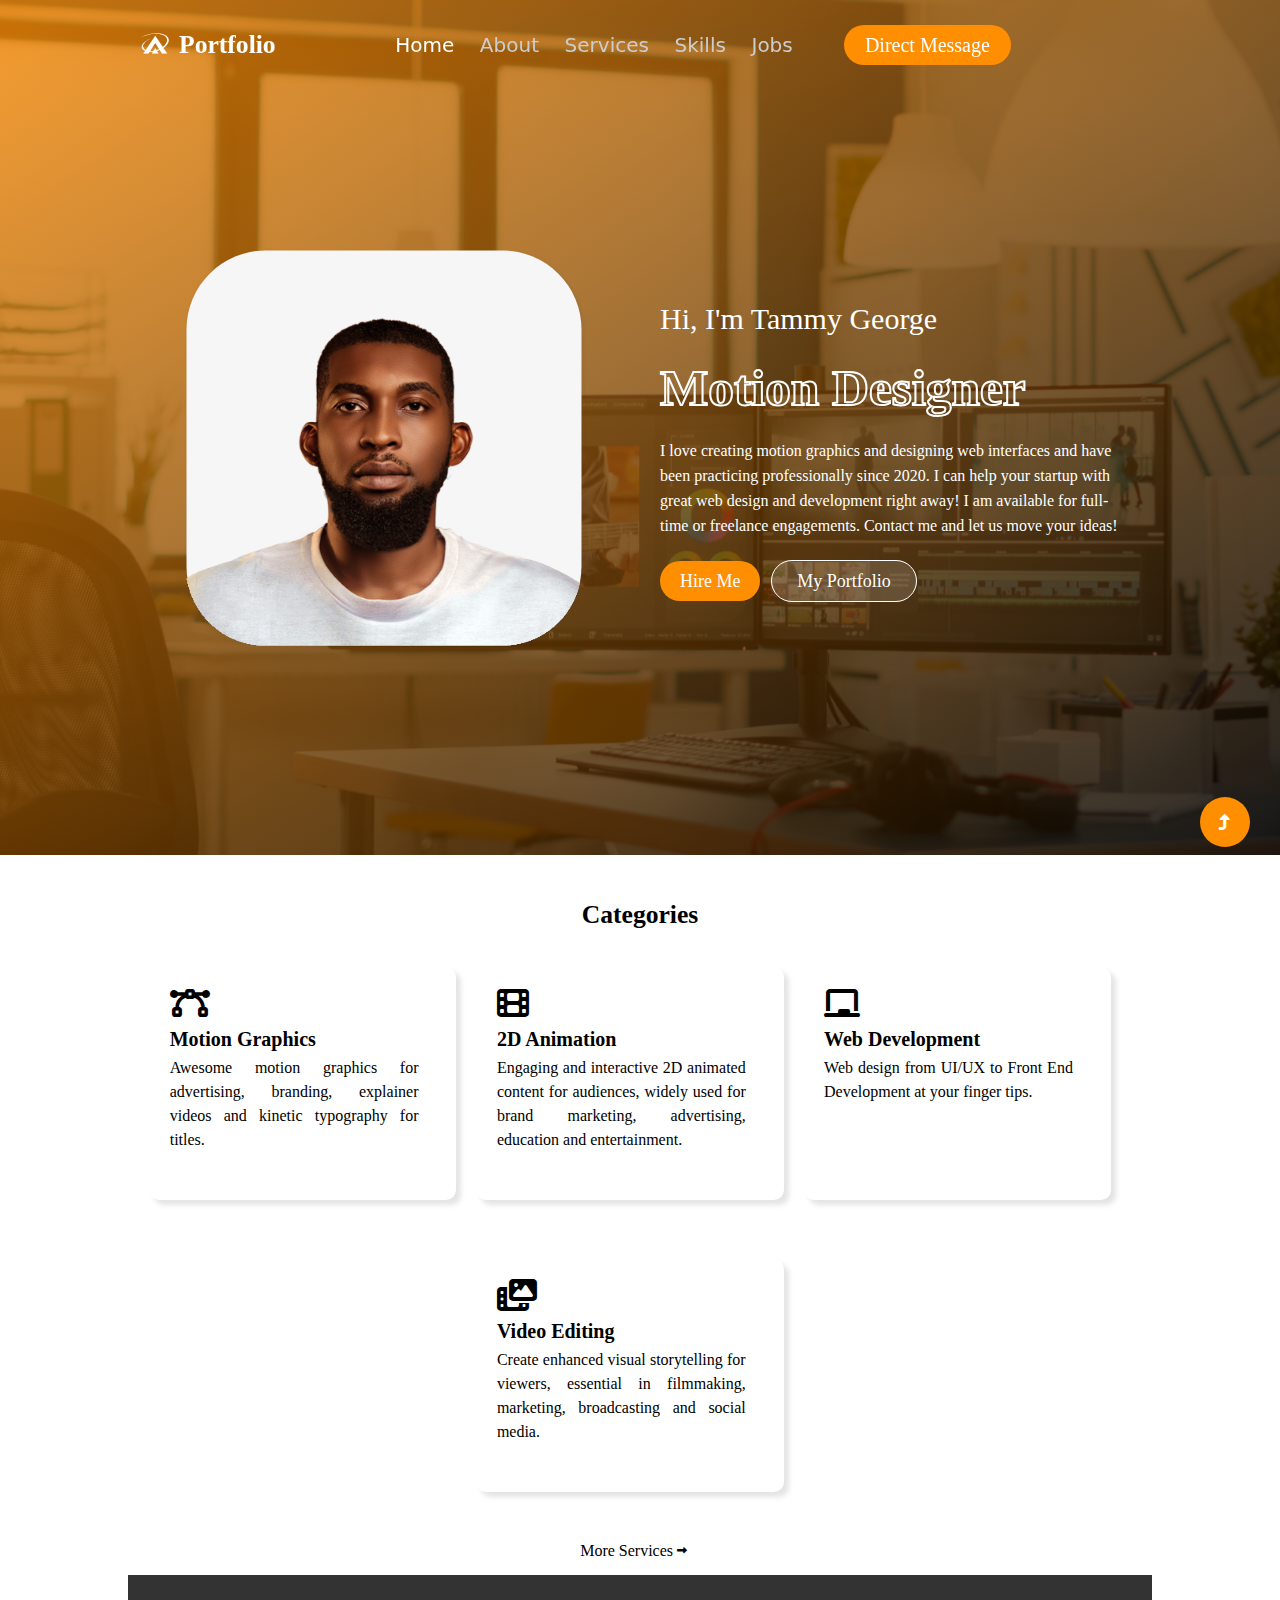
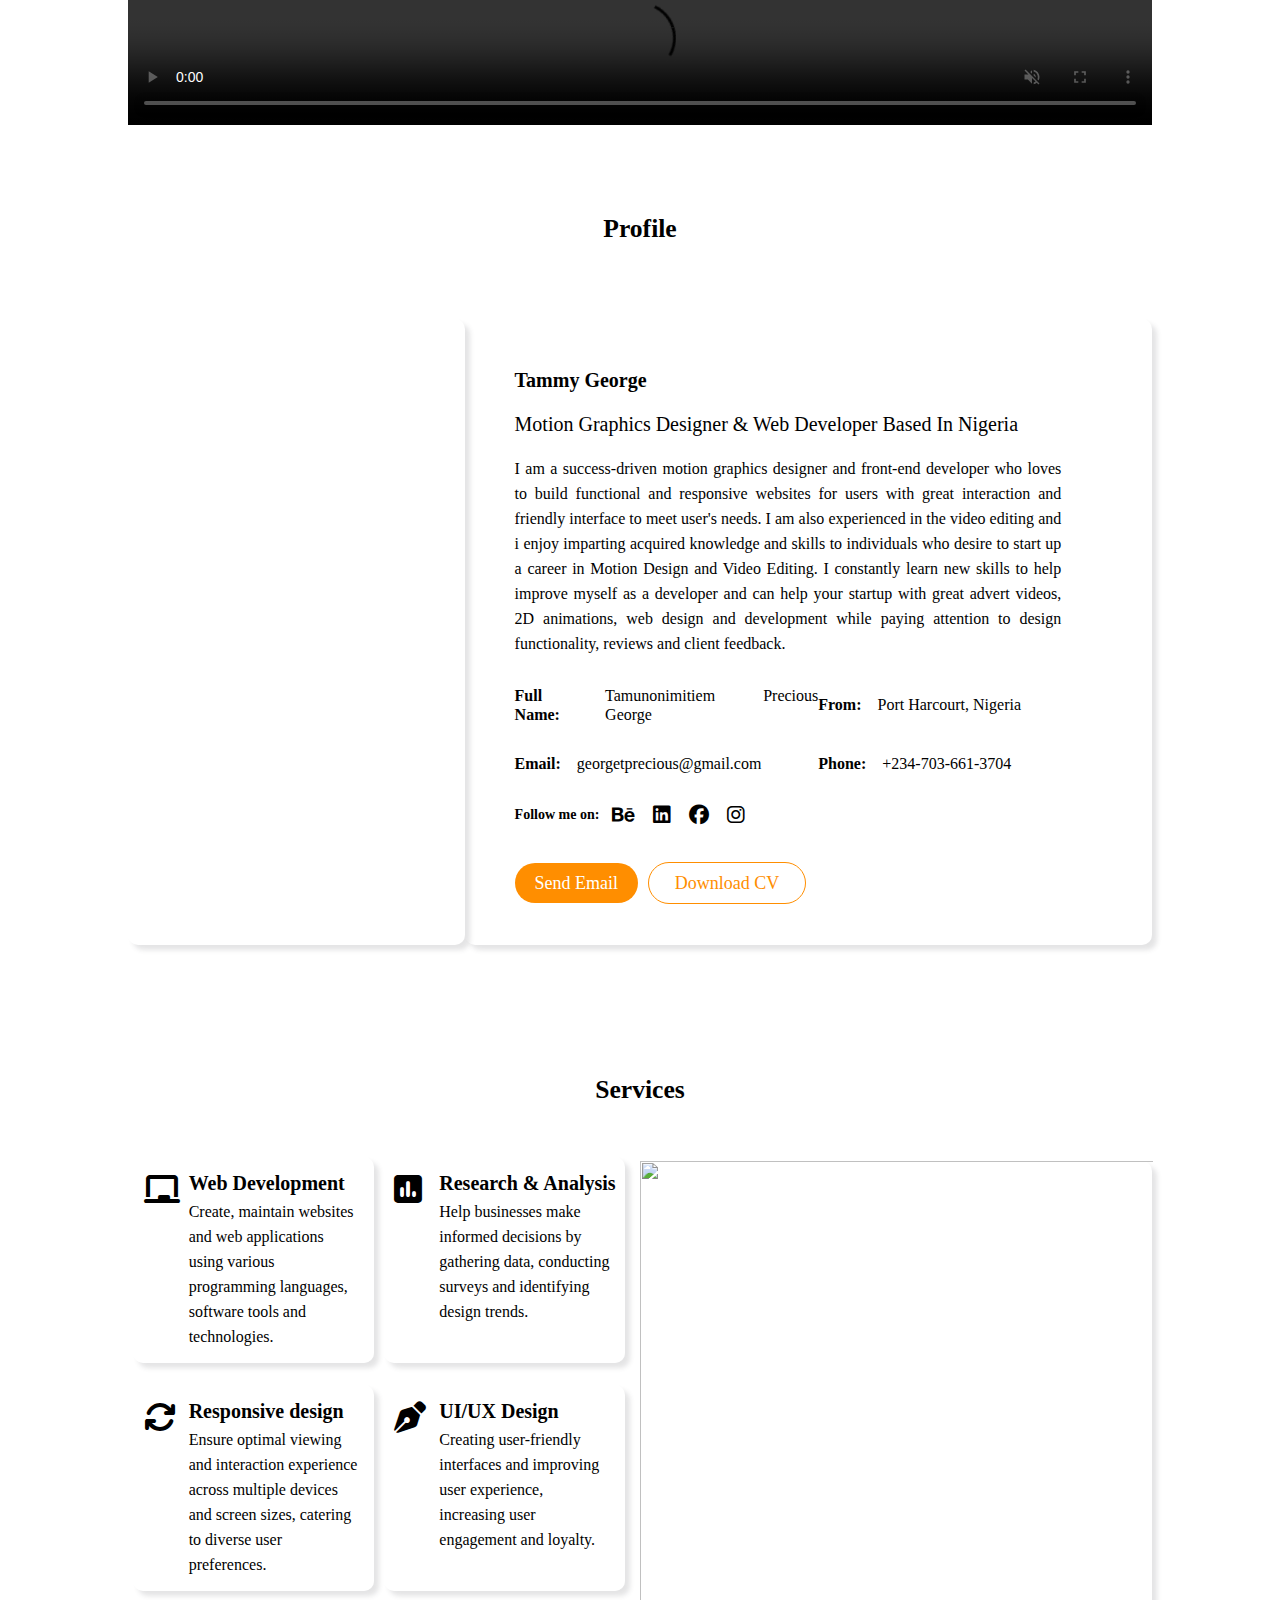
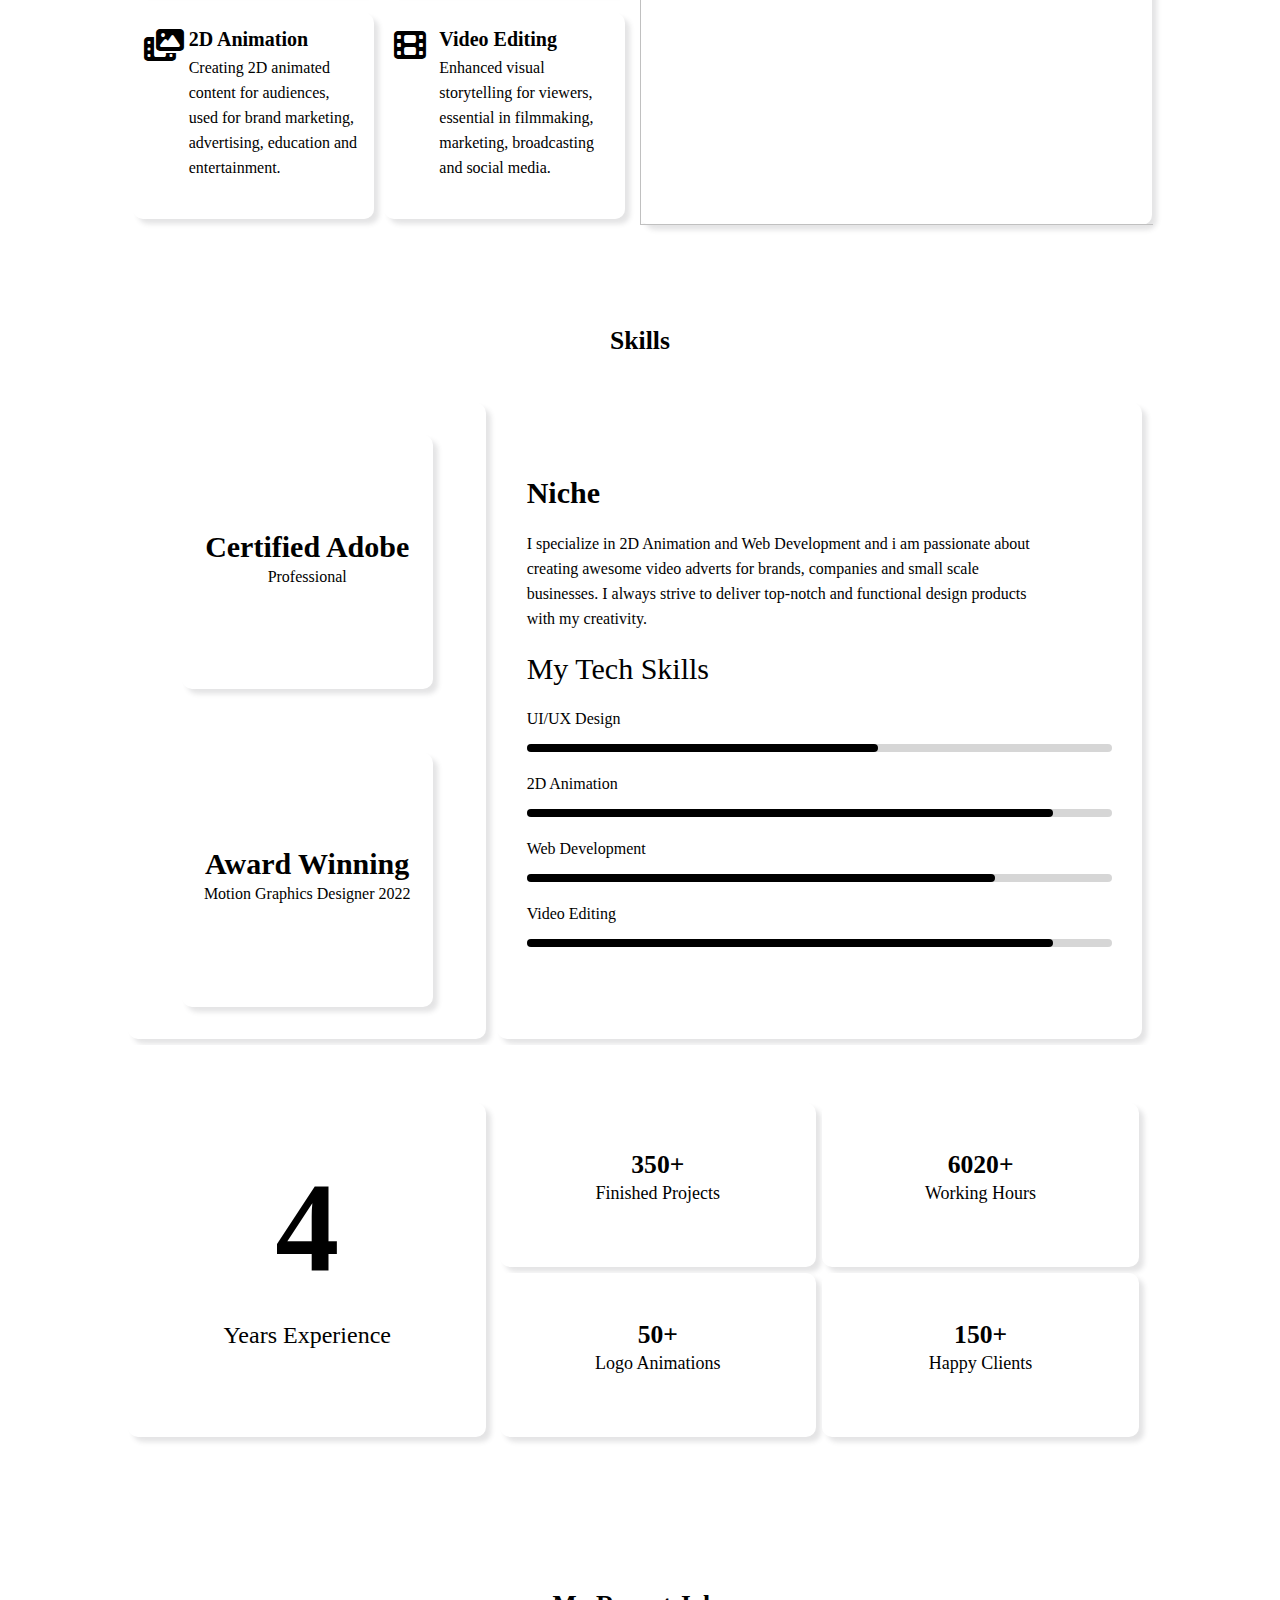
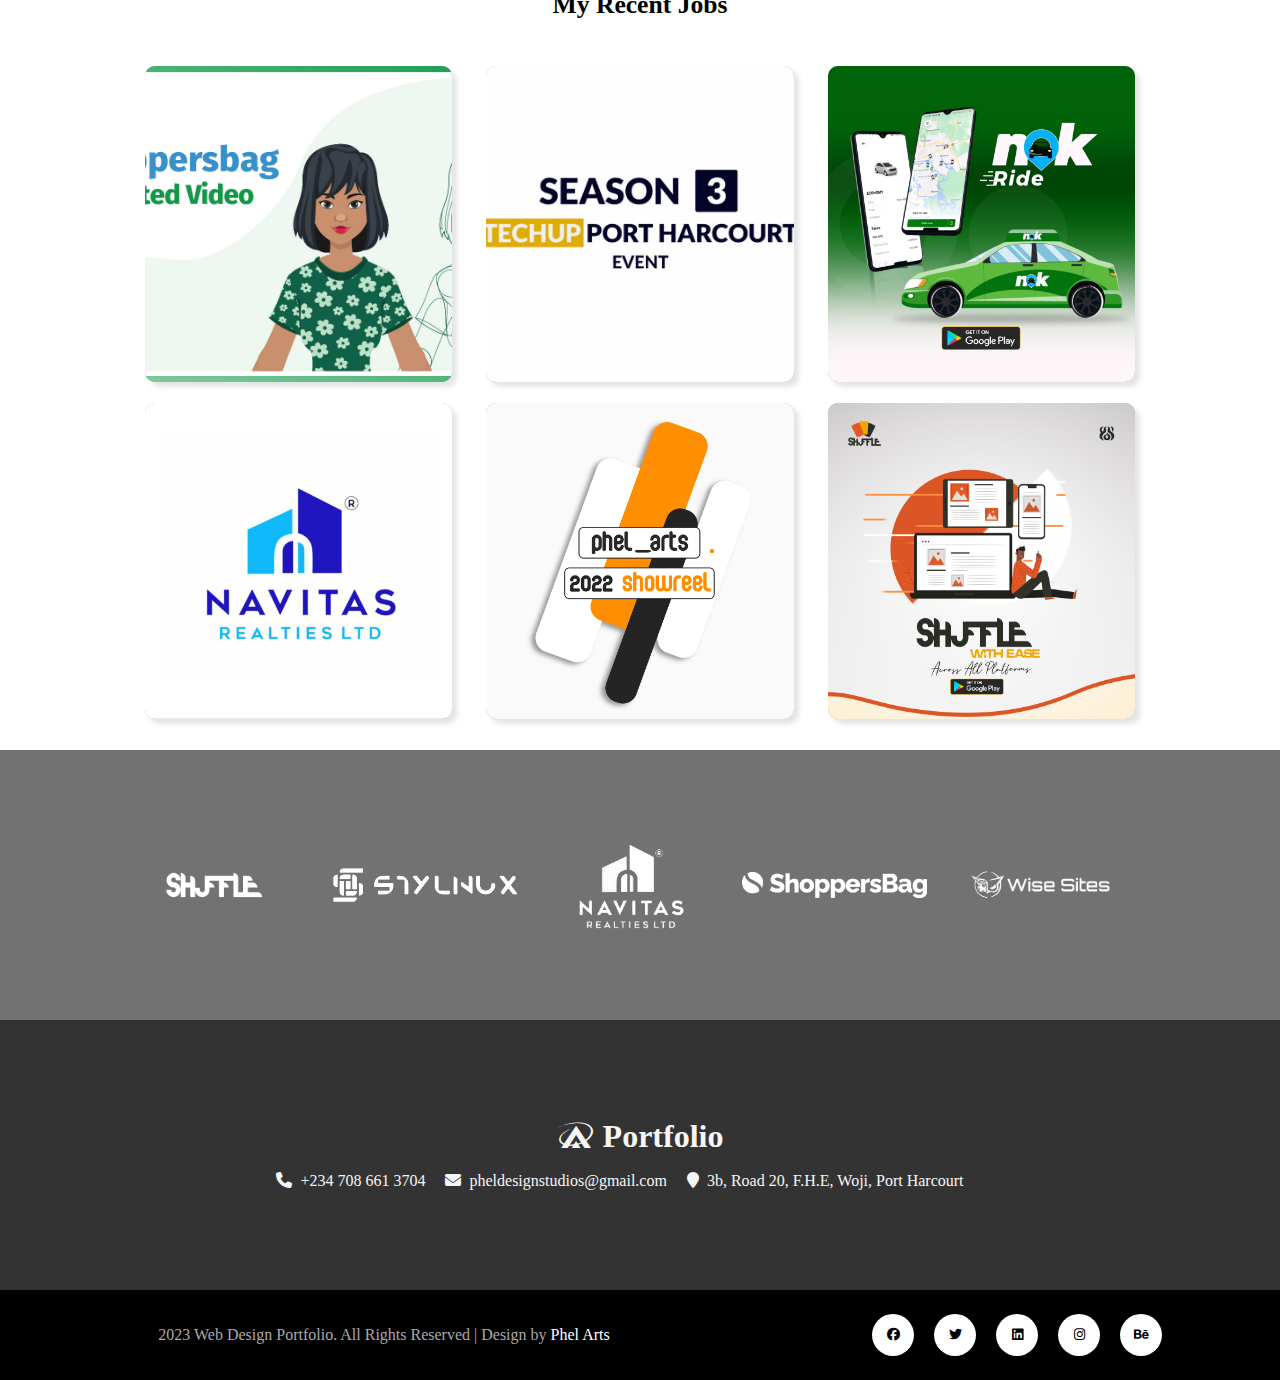
==== commit 6e9f6e72: "Update index.html" ====
--- a/index.html
+++ b/index.html
@@ -68,7 +68,7 @@
                             Motion Graphics
                         </h1>
                         <p id="details">
-                            Awesome motion graphics for advertising, branding, explainer videos, and kinetic typography for titles.
+                            Awesome motion graphics for advertising, branding, explainer videos and kinetic typography for titles.
                         </p>
                     </div>  
                     <div class="box">  
@@ -77,7 +77,7 @@
                             2D Animation
                         </h1>
                         <p id="details">
-                            Engaging and interactive 2D animated content for audiences, widely used for brand marketing, advertising, education, and entertainment.
+                            Engaging and interactive 2D animated content for audiences, widely used for brand marketing, advertising, education and entertainment.
                         </p>
                     </div> 
                     <div class="box">
@@ -95,7 +95,7 @@
                             Video Editing
                         </h1>
                         <p id="details">
-                            Create enhanced visual storytelling for viewers, essential in filmmaking, marketing, broadcasting, and social media.
+                            Create enhanced visual storytelling for viewers, essential in filmmaking, marketing, broadcasting and social media.
                         </p>
                     </div>  
                 </div>
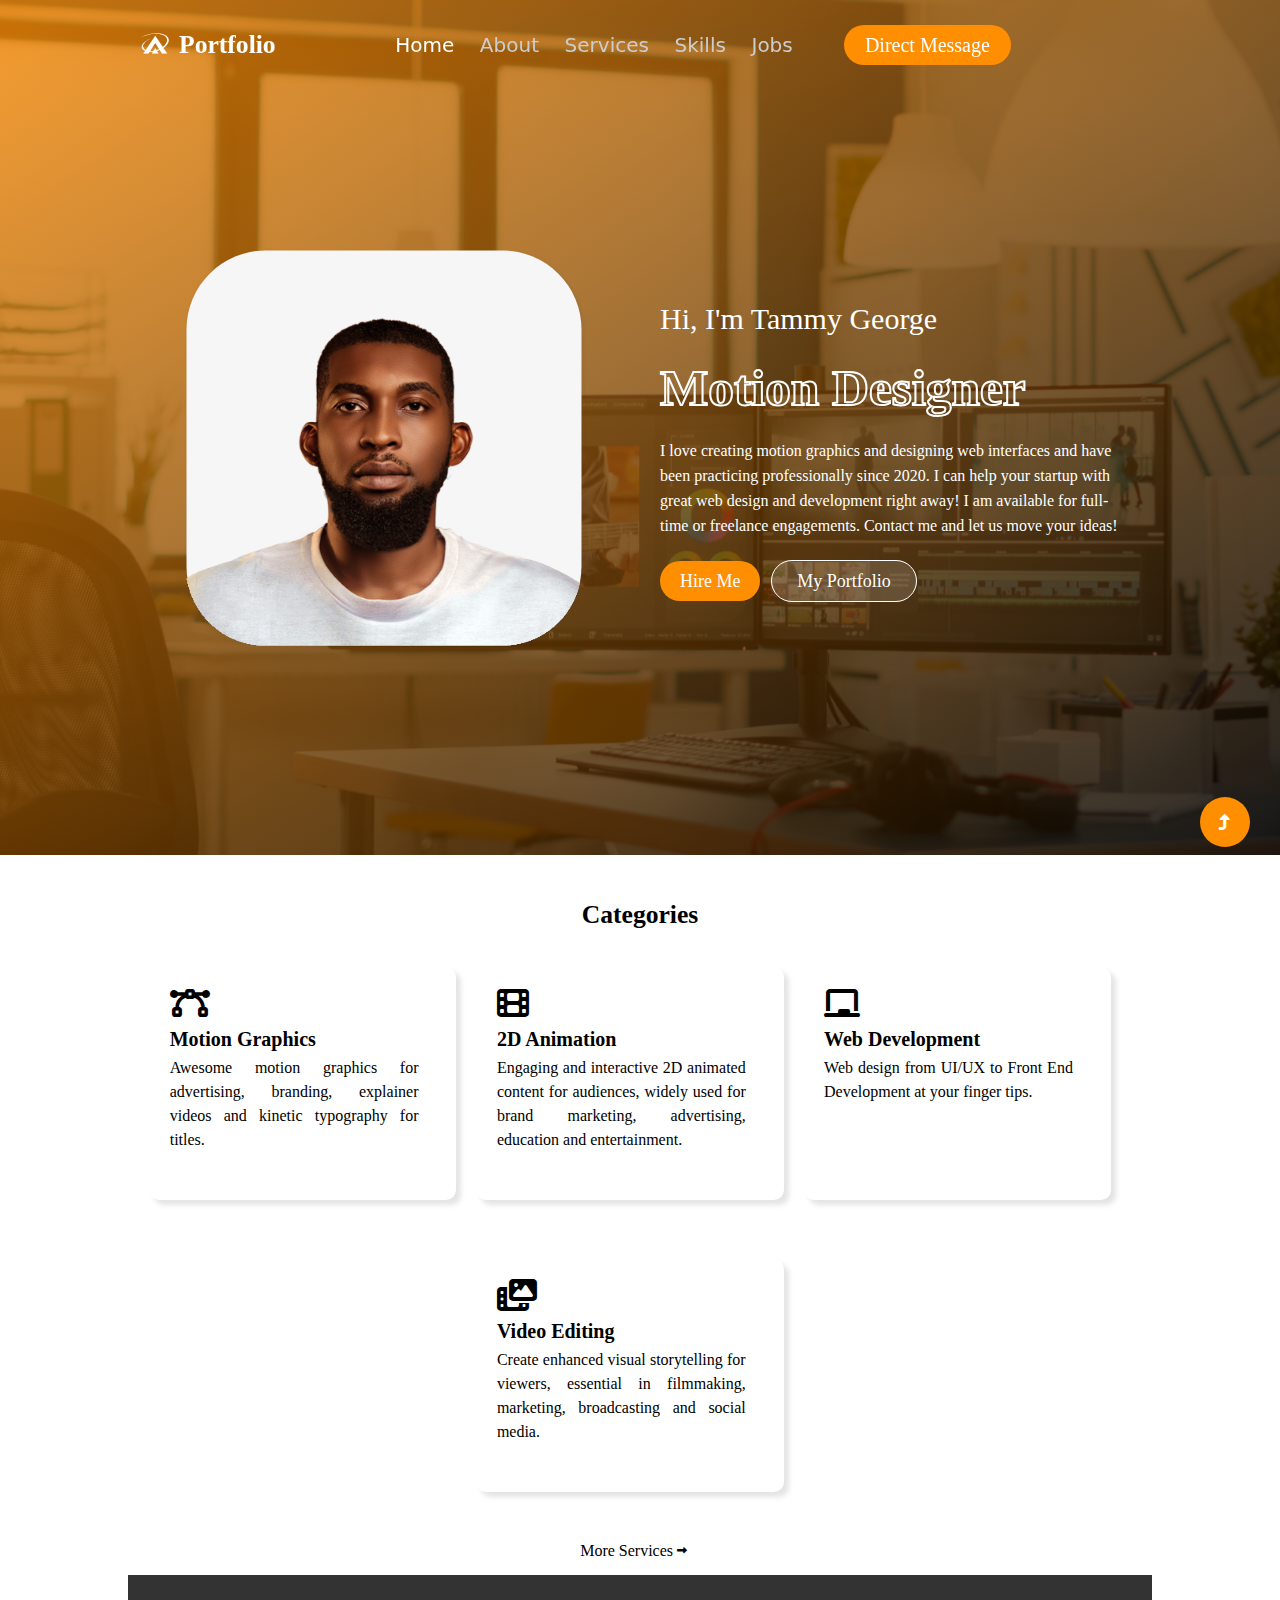
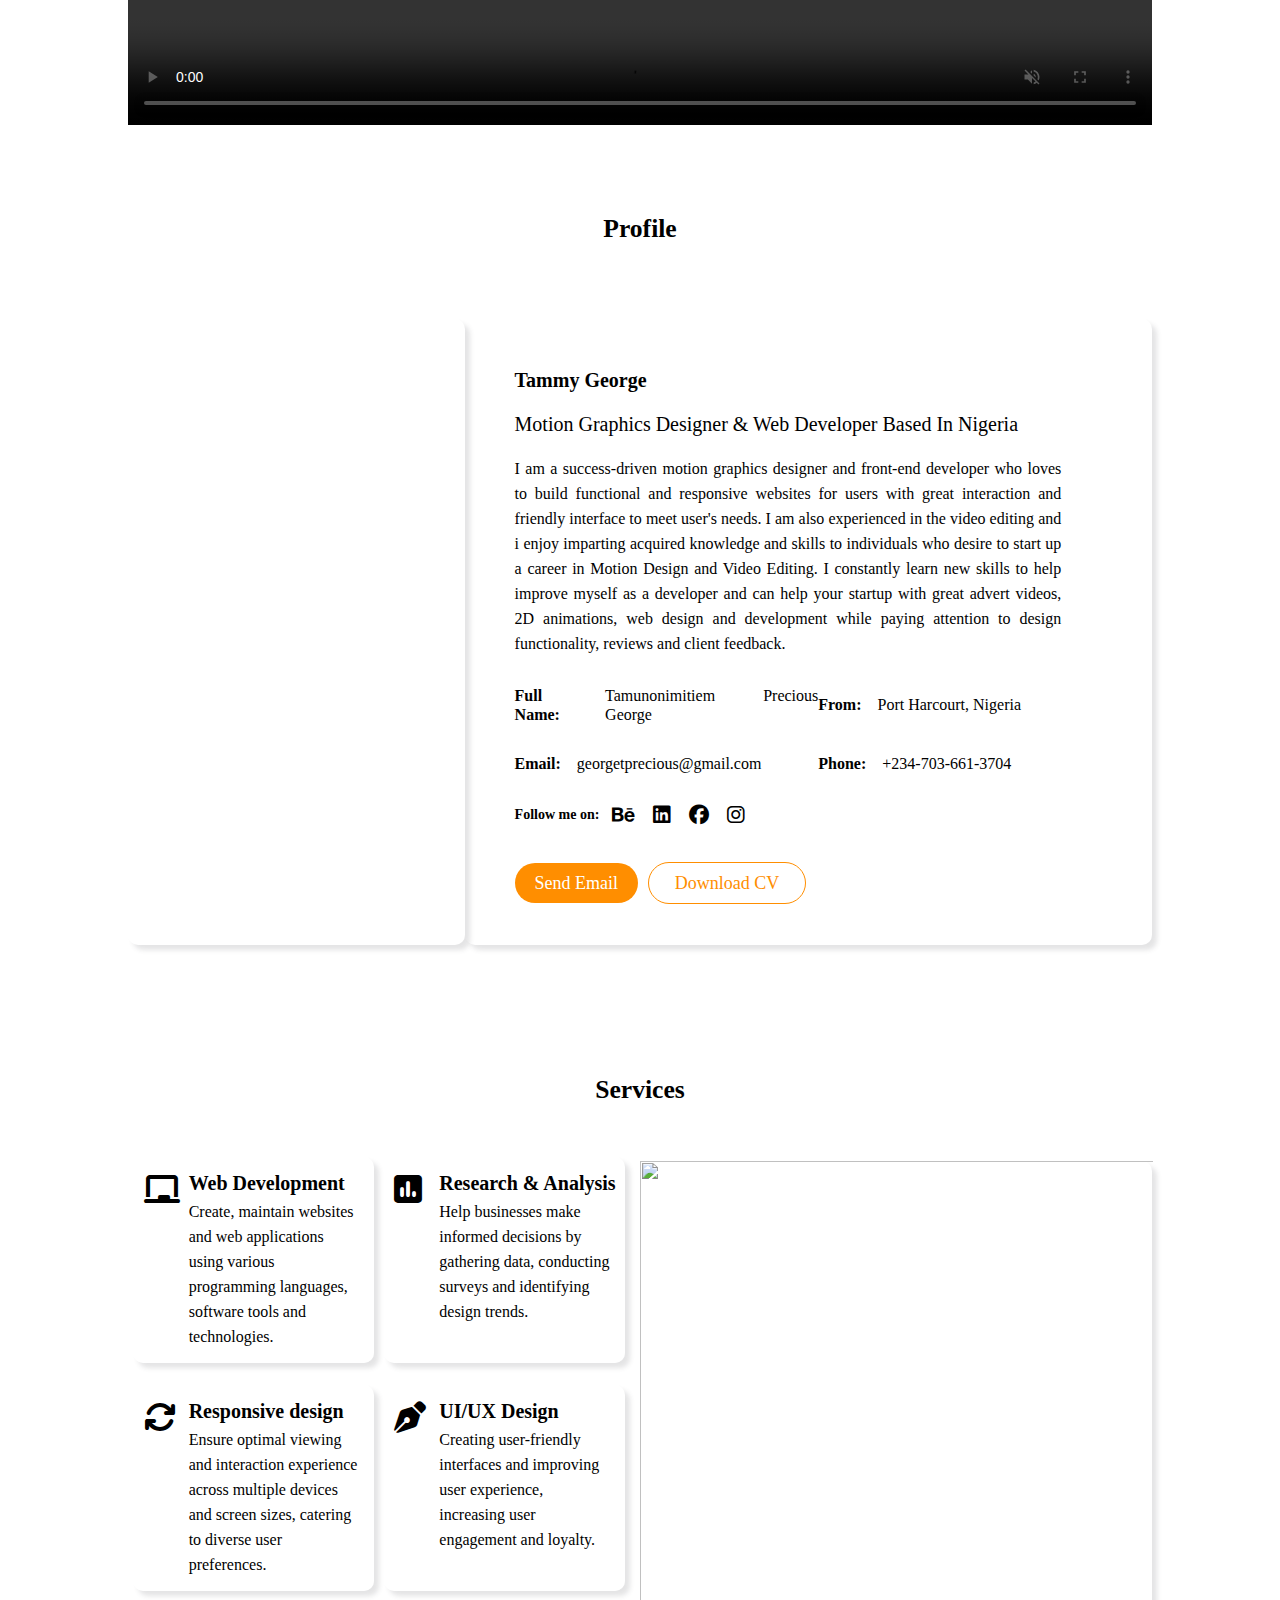
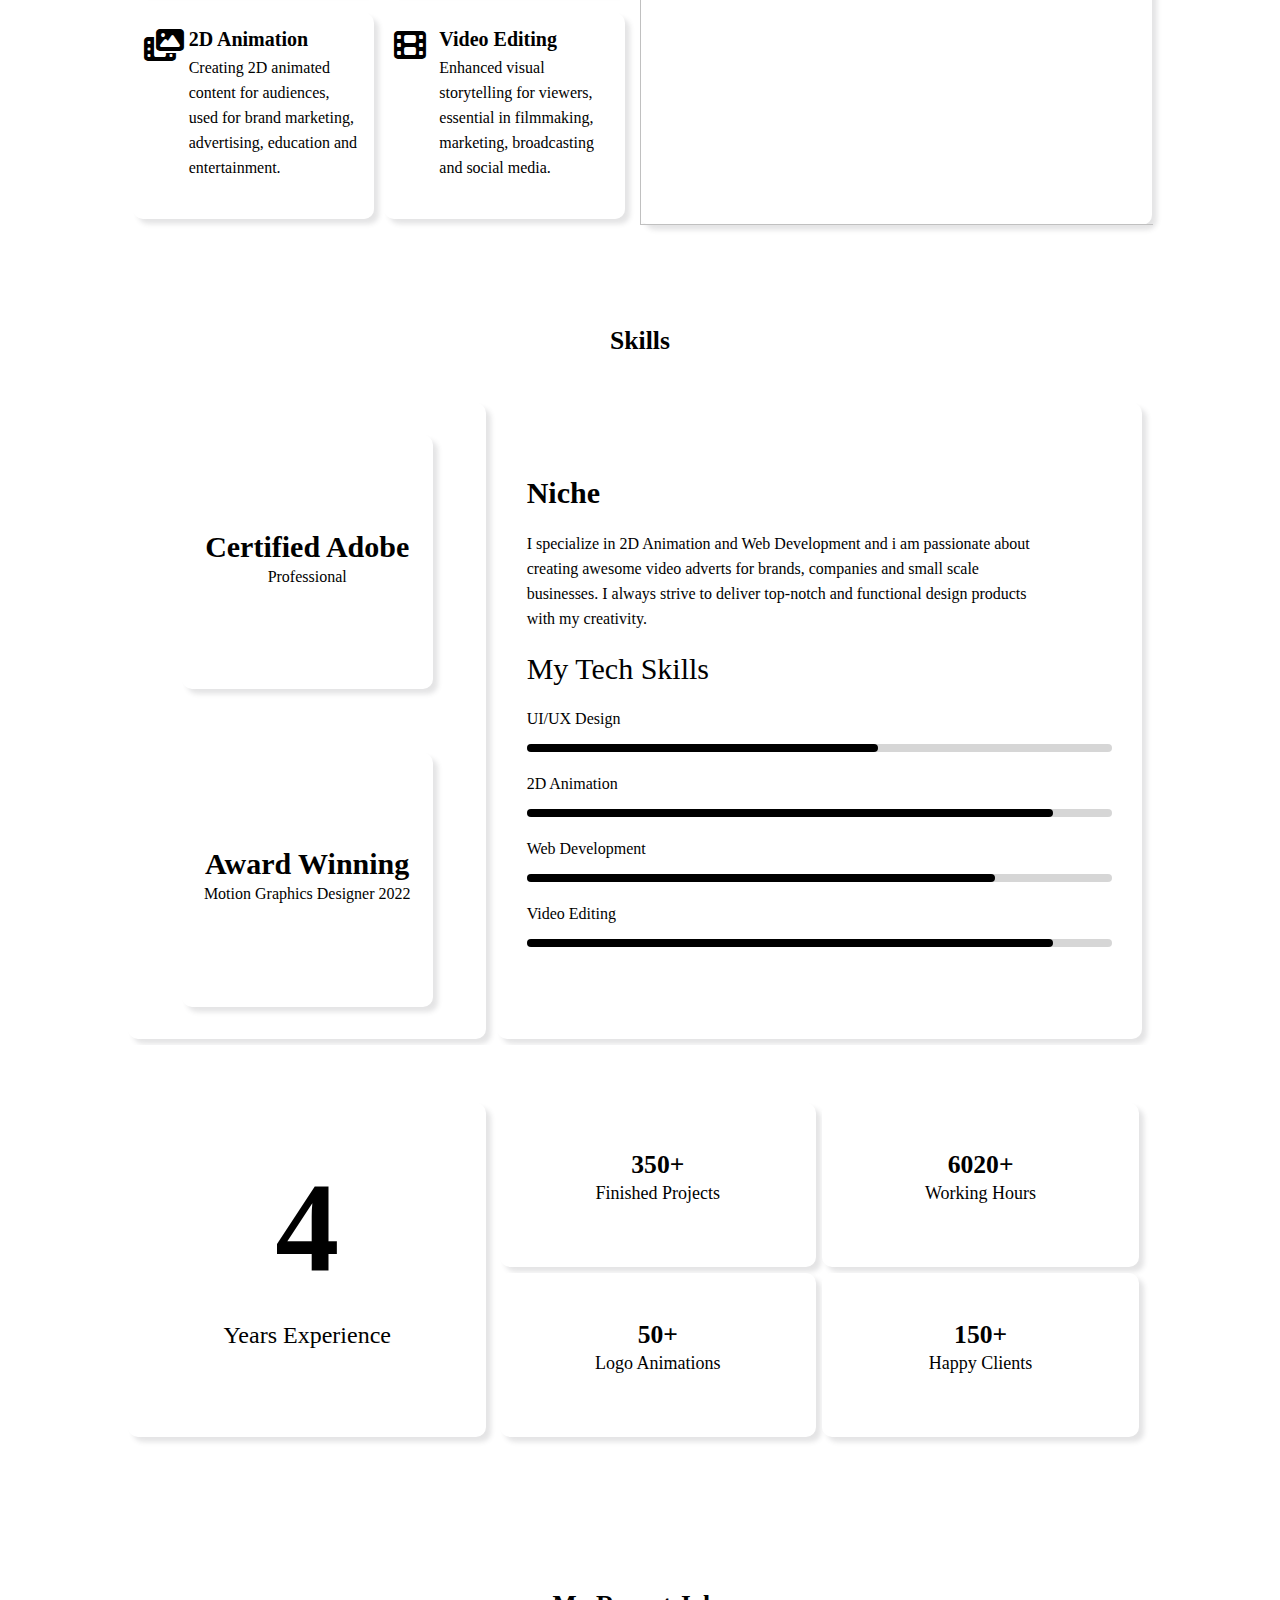
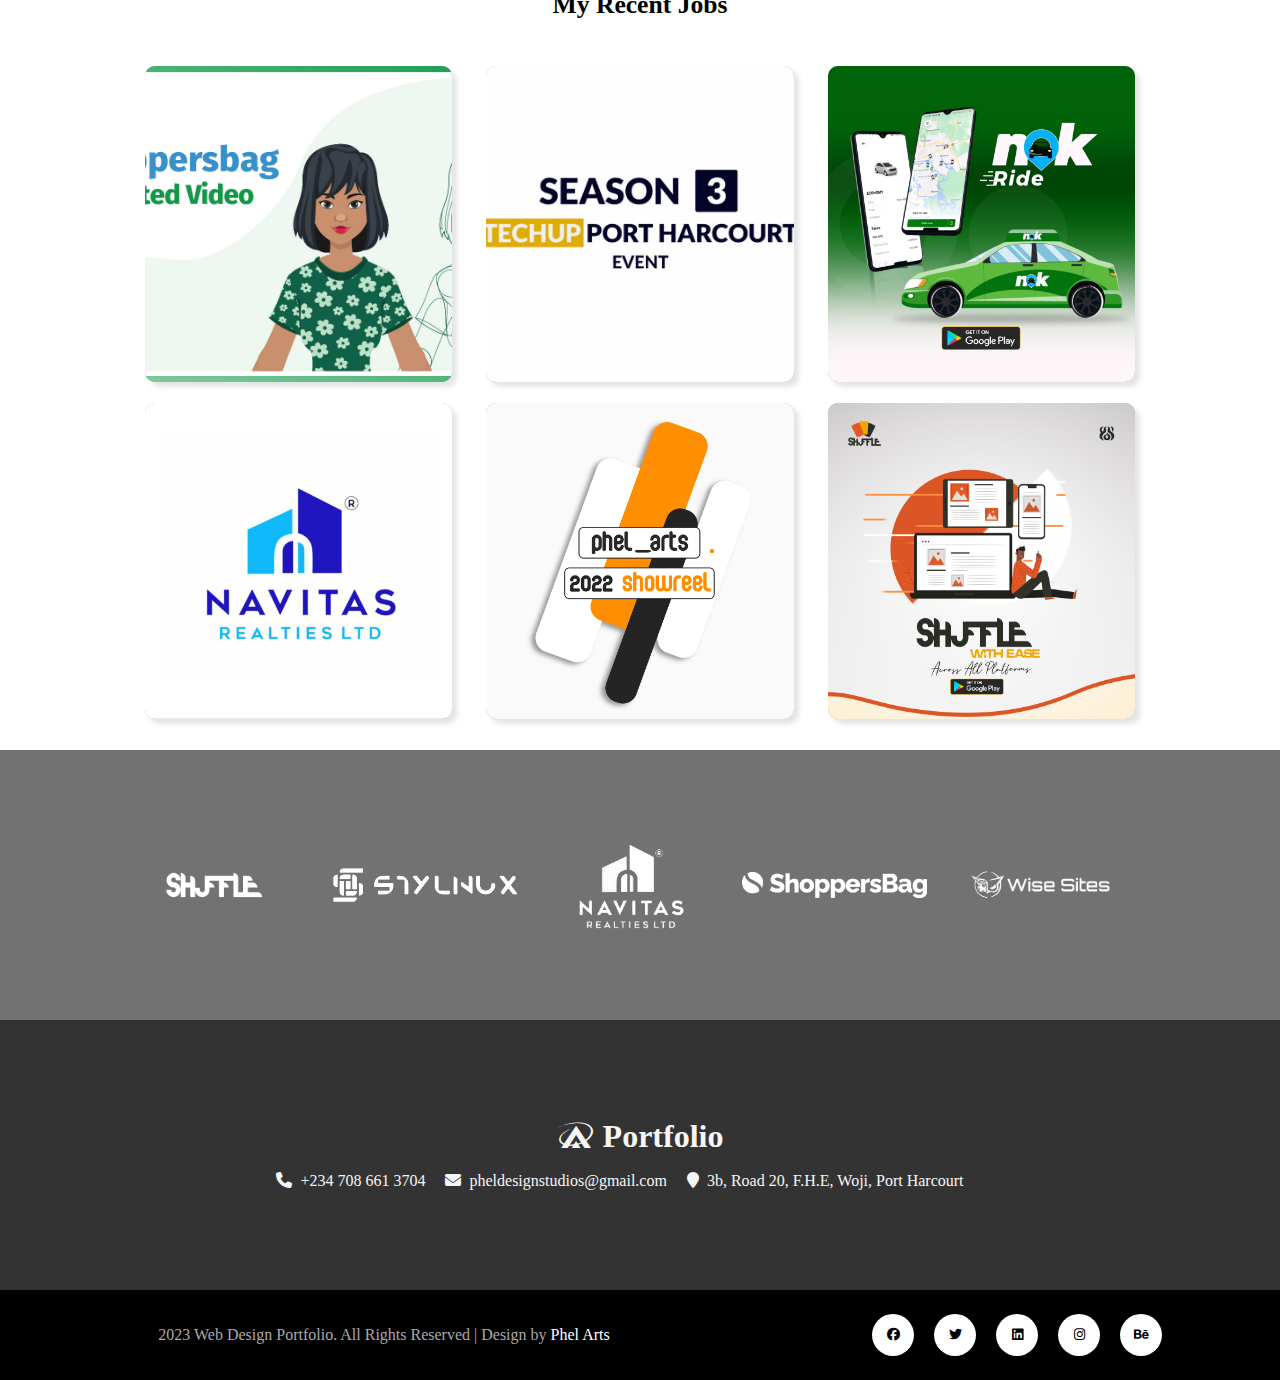
==== commit 9f81f409: "Update index.html" ====
--- a/index.html
+++ b/index.html
@@ -173,7 +173,7 @@
                     </div>
                     <div class="buttons">
                         <a href="mailto:georgetprecious@gmail.com" class="btn2">Send Email</a>
-                        <a href="https://drive.google.com/file/d/1OGEyMZ6haBW2pXHB2vk1cXDTTJcpQdD9/view?usp=drivesdk"  target="_blank" class="btn4">Download CV</a>
+                        <a href="https://drive.ge.com/file/d/1OGEyMZ6haBW2pXHB2vk1cXDTTJcpQdD9/view?usp=drivesdk"  target="_blank" class="btn4">Download CV</a>
                     </div> 
                 </div>  
             </div>
--- a/assets/css/newstyle.css
+++ b/assets/css/newstyle.css
@@ -1433,7 +1433,7 @@
         /* background-color:#05e02a */
     }
     .first .sub .hero-image{
-        margin-top: 13%;
+        margin-top: 10%;
         width: 100%;
         height:40%;
     }
@@ -1468,7 +1468,7 @@
         height: 300px;
     }
     .first .sub .notes{
-        margin-top: 1%;
+/*         margin-top: 1%; */
         width: 90%;
         height:50%;
         align-items: center;
@@ -1564,12 +1564,12 @@
     }
     .third .sub .tabs .notes{
         width: 80%;
-        height:65%;
+        height:100%;
         display:flex;
         flex-direction: column;
         /* background-color: rgb(240, 148, 240); */
         padding:0;
-        margin-top: -15px;
+        margin-top: 30px;
         padding-right:10px;
     }
     .third .sub .tabs .notes #greetings{
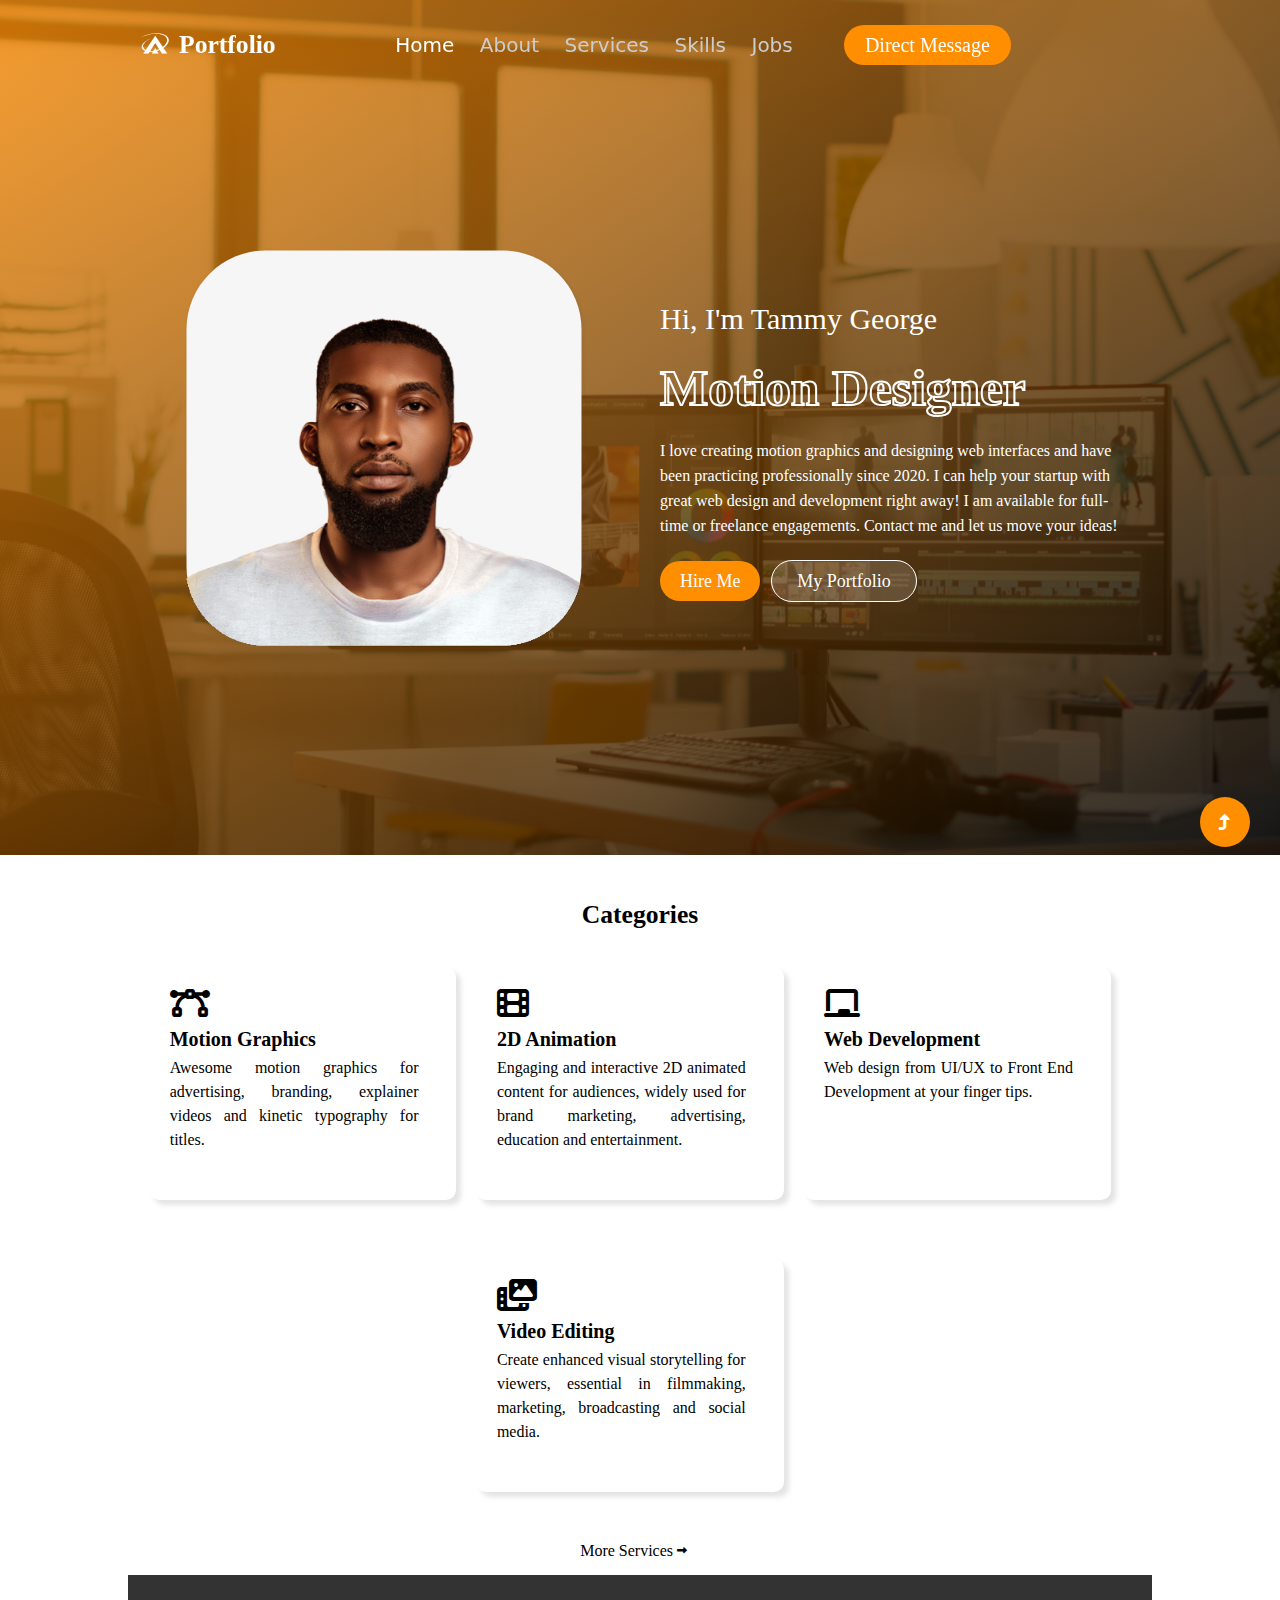
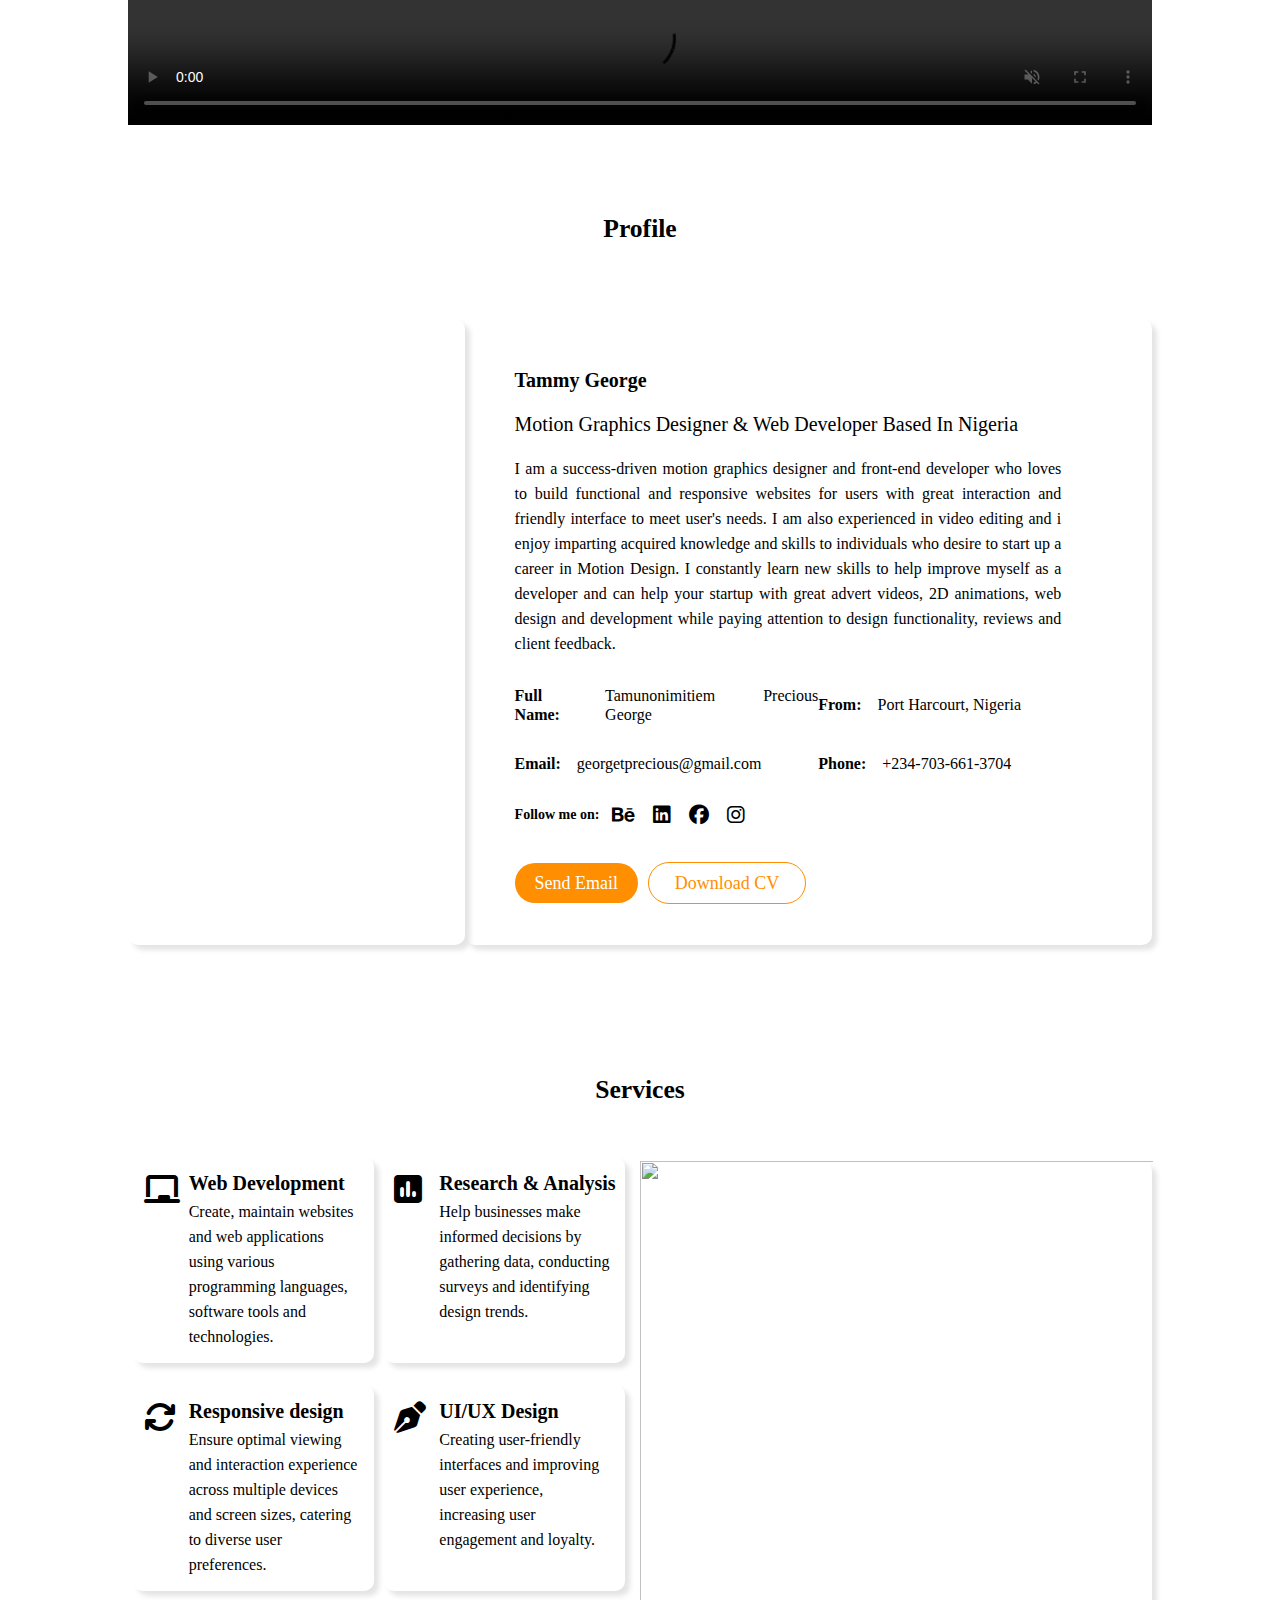
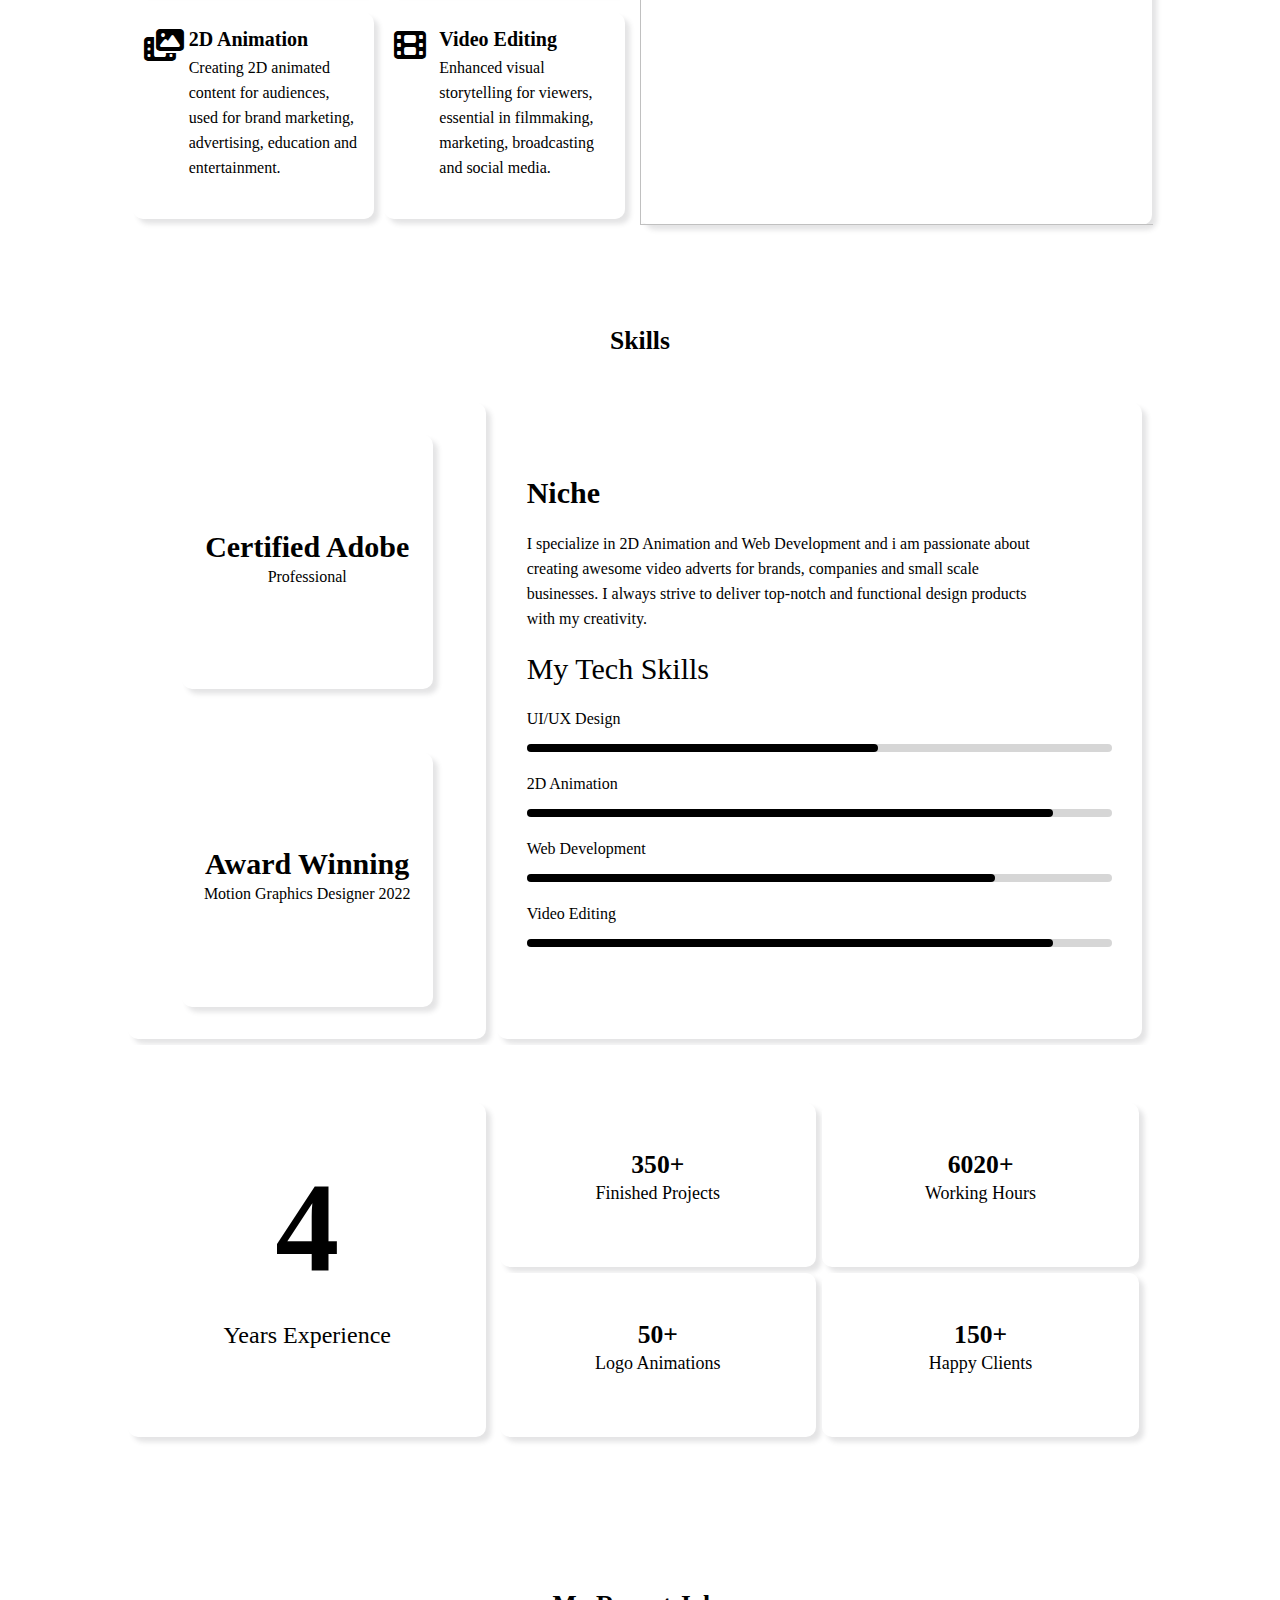
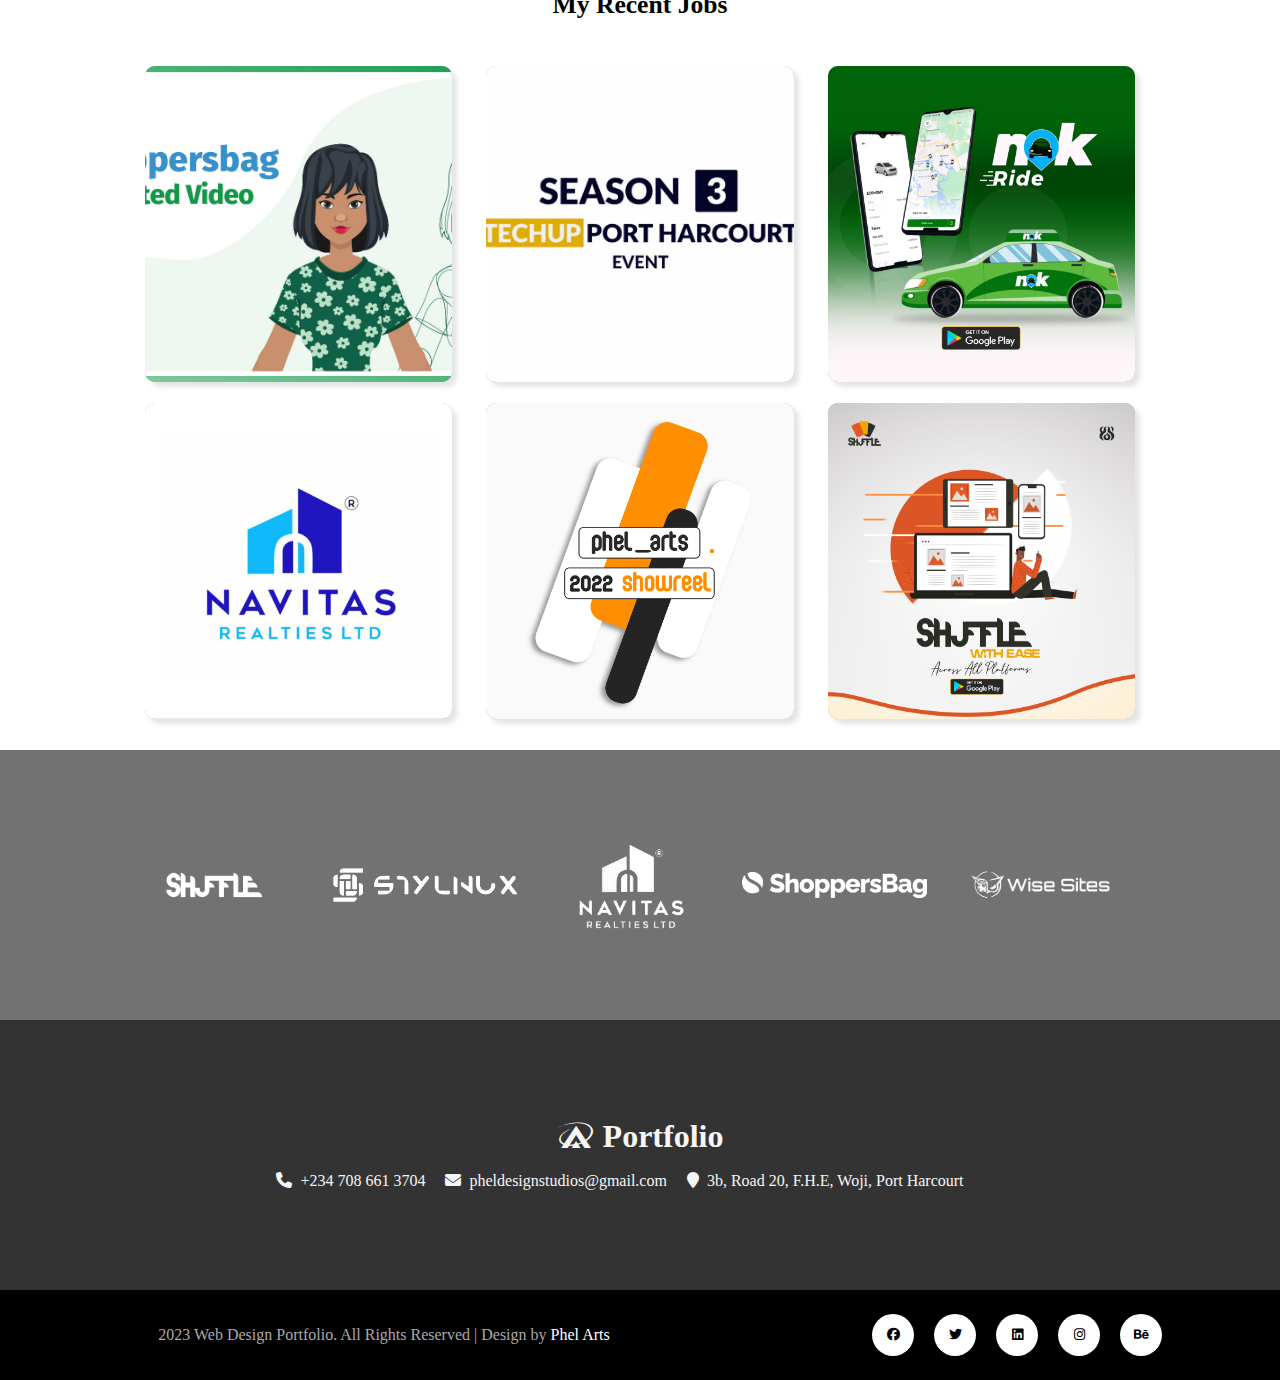
==== commit 844f3332: "Update index.html" ====
--- a/index.html
+++ b/index.html
@@ -119,7 +119,7 @@
                     </h1>
                     <p class="lead" id="details">
                         I am a success-driven motion graphics designer and front-end developer who loves to build functional and responsive websites for users with great interaction and friendly interface to meet user's needs.
-                        I am also experienced in the video editing and i enjoy imparting acquired knowledge and skills to individuals who desire to start up a career in Motion Design and Video Editing. 
+                        I am also experienced in video editing and i enjoy imparting acquired knowledge and skills to individuals who desire to start up a career in Motion Design. 
                         I constantly learn new skills to help improve myself as a developer and can help your startup with great advert videos, 2D animations, web design and development while paying attention to design functionality, reviews and client feedback.
                     </p>          
                     <div class="tag">
--- a/assets/css/newstyle.css
+++ b/assets/css/newstyle.css
@@ -265,7 +265,7 @@
     cursor: pointer;
     text-decoration: none;
 }
-.first .sub .hero-image:hover .circle{
+/* .first .sub .hero-image:hover .circle{
     left:-8vh;
     background-color: linear-gradient(#ff8e00,  green);
     margin: auto;
@@ -278,7 +278,7 @@
 }
 .first .sub .hero-image:hover .circle2 a{
     opacity: 100;
-}
+} */
 .first .sub .hero-image img{
     width:100%;
     height:100%;
@@ -1456,7 +1456,7 @@
         bottom:-115px;
         margin-left:65px;
     }
-    .first .sub .hero-image:hover .circle{
+/*     .first .sub .hero-image:hover .circle{
         left:-40px ;
         width: 300px;
         height: 300px;
@@ -1466,7 +1466,7 @@
         left:9vh;
         width: 300px;
         height: 300px;
-    }
+    } */
     .first .sub .notes{
 /*         margin-top: 1%; */
         width: 90%;
